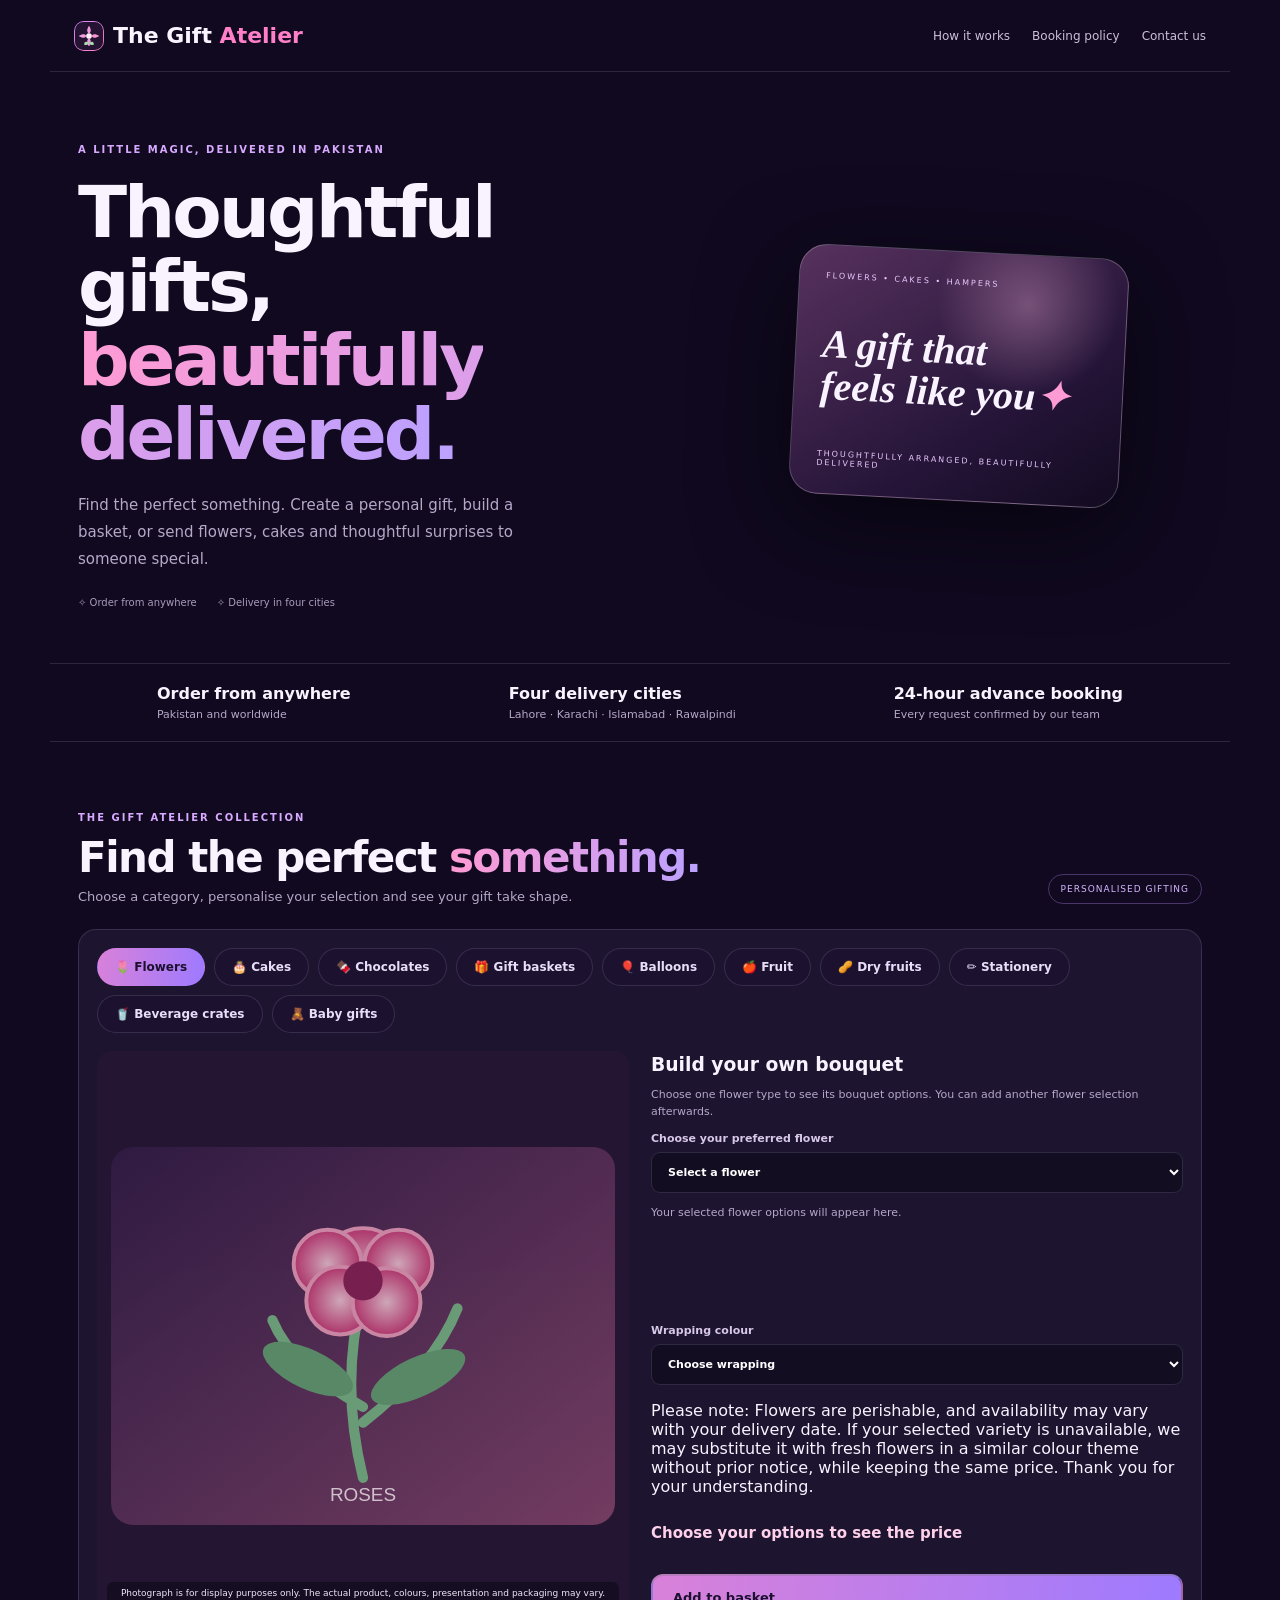
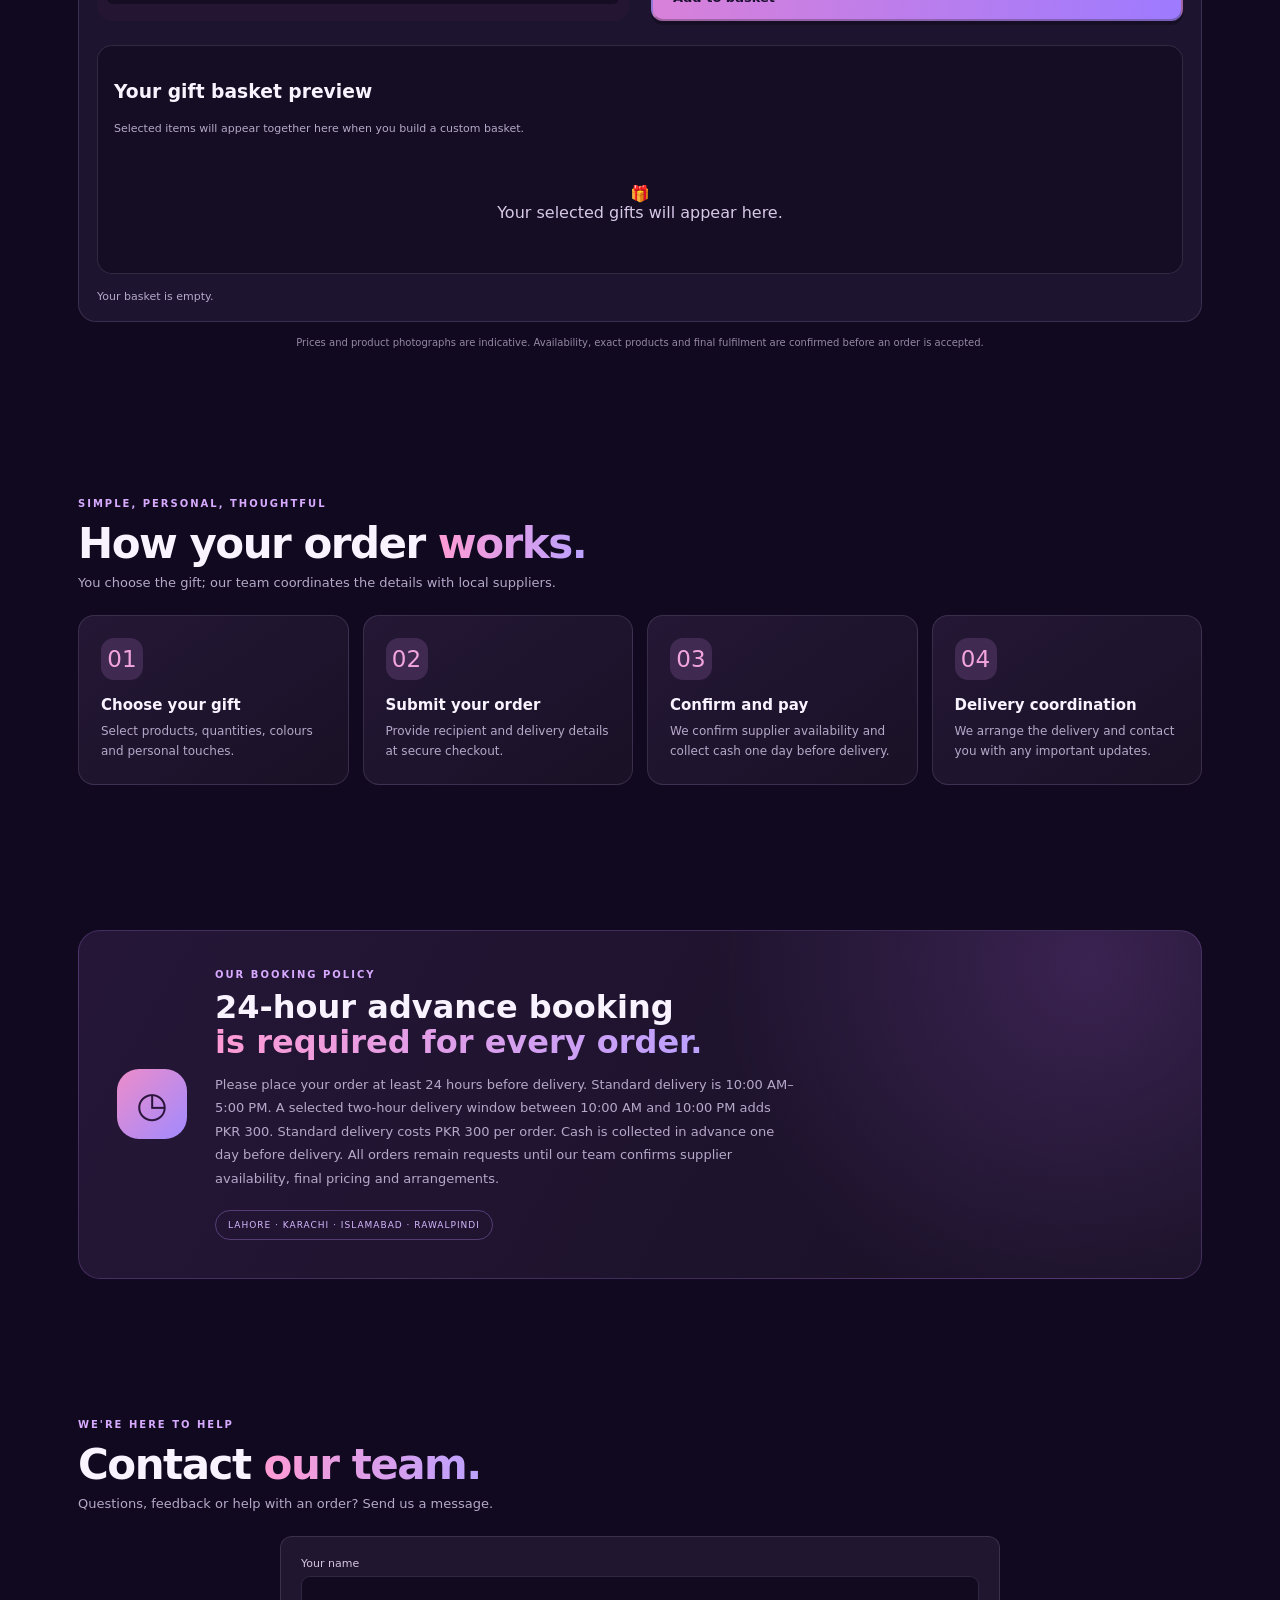
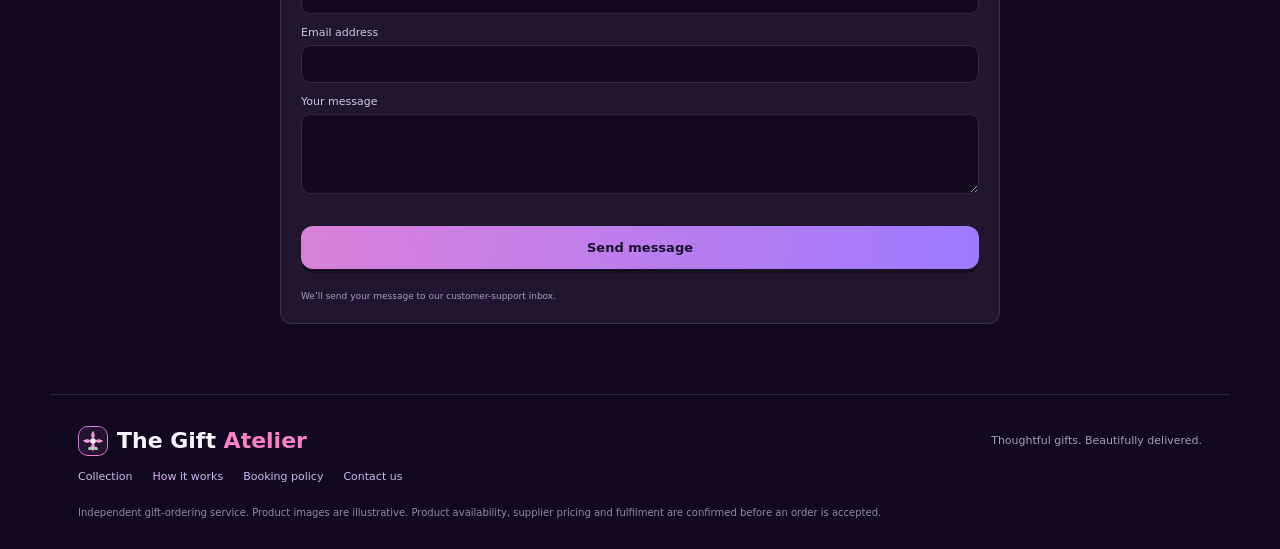
==== index.html @ 1cdd6b68 "Show brand logo in storefront header and browser tab" ====
<!doctype html>
<html lang="en"><head><meta charset="utf-8"><meta name="viewport" content="width=device-width, initial-scale=1"><meta name="theme-color" content="#180d32"><meta name="description" content="The Gift Atelier — flowers, cakes, chocolates and custom gift baskets delivered in Pakistan."><title>The Gift Atelier — Thoughtful Gifts, Beautifully Delivered</title><link rel="icon" type="image/svg+xml" href="/assets/gift-atelier-logo.svg"><link rel="apple-touch-icon" href="/assets/gift-atelier-logo.svg"><link rel="stylesheet" href="styles.css"><script src="app.js" defer></script></head>
<body><div class="ambient ambient-one"></div><div class="ambient ambient-two"></div>
<header class="topbar"><a class="brand" href="#home"><img class="brand-mark" src="/assets/gift-atelier-logo.svg" alt="The Gift Atelier logo"><span>The Gift <span>Atelier</span></span></a><nav><a href="#how">How it works</a><a href="#booking">Booking policy</a><a href="#contact">Contact us</a></nav></header>
<main id="home">
<section class="hero gift-hero"><div class="hero-copy"><div class="eyebrow">A LITTLE MAGIC, DELIVERED IN PAKISTAN</div><h1>Thoughtful gifts,<br><span>beautifully delivered.</span></h1><p>Find the perfect something. Create a personal gift, build a basket, or send flowers, cakes and thoughtful surprises to someone special.</p><div class="hero-notes"><span>✧ Order from anywhere</span><span>✧ Delivery in four cities</span></div></div><div class="hero-art"><div class="hero-visual"><div class="visual-ribbon">FLOWERS • CAKES • HAMPERS</div><div class="visual-title">A gift that<br>feels like you<span>✦</span></div><div class="visual-foot">THOUGHTFULLY ARRANGED, BEAUTIFULLY DELIVERED</div></div></div></section>
<section class="stats-strip"><div><strong>Order from anywhere</strong><span>Pakistan and worldwide</span></div><div><strong>Four delivery cities</strong><span>Lahore · Karachi · Islamabad · Rawalpindi</span></div><div><strong>24-hour advance booking</strong><span>Every request confirmed by our team</span></div></section>
<section class="section live-section" id="shop"><div class="section-heading"><div><div class="eyebrow">THE GIFT ATELIER COLLECTION</div><h2>Find the perfect <span>something.</span></h2><p>Choose a category, personalise your selection and see your gift take shape.</p></div><span class="live-pill">PERSONALISED GIFTING</span></div>
<div class="guided-shop"><div class="category-pills" id="categoryPills">
<button type="button" class="category-choice active" data-category="flowers">🌷 Flowers</button><button type="button" class="category-choice" data-category="cakes">🎂 Cakes</button><button type="button" class="category-choice" data-category="chocolates">🍫 Chocolates</button><button type="button" class="category-choice" data-category="baskets">🎁 Gift baskets</button><button type="button" class="category-choice" data-category="balloons">🎈 Balloons</button><button type="button" class="category-choice" data-category="fruit">🍎 Fruit</button><button type="button" class="category-choice" data-category="dryfruit">🥜 Dry fruits</button><button type="button" class="category-choice" data-category="stationery">✏️ Stationery</button><button type="button" class="category-choice" data-category="beverages">🥤 Beverage crates</button><button type="button" class="category-choice" data-category="baby">🧸 Baby gifts</button>
</div><div class="guided-shop-layout"><div class="guided-visual" id="categoryVisual"><img src="https://upload.wikimedia.org/wikipedia/commons/8/85/Rose_Bouquet_%28Unsplash%29.jpg" alt="Flower bouquet"><span>🌷</span><b>Fresh flowers, thoughtfully arranged</b></div><div class="guided-options"><div id="categoryOptions"></div><div class="selection-price" id="selectionPrice">Choose an option to see its price</div><button type="button" class="primary-btn" id="addCategoryItem" disabled>Add to basket</button></div></div>

<div class="basket-preview-wrap" id="basketPreviewWrap"><h3>Your gift basket preview</h3><p class="muted">Selected items will appear together here when you build a custom basket.</p><div id="basketPreview" class="basket-preview"><div class="basket-preview-empty">🎁<br>Your selected gifts will appear here.</div></div></div><div id="categoryResults" class="category-results"></div></div><p class="data-note">Prices and product photographs are indicative. Availability, exact products and final fulfilment are confirmed before an order is accepted.</p></section>
<section class="section" id="how"><div class="section-heading"><div><div class="eyebrow">SIMPLE, PERSONAL, THOUGHTFUL</div><h2>How your order <span>works.</span></h2><p>You choose the gift; our team coordinates the details with local suppliers.</p></div></div><div class="feature-grid"><article class="feature-tile"><span>01</span><h3>Choose your gift</h3><p>Select products, quantities, colours and personal touches.</p></article><article class="feature-tile"><span>02</span><h3>Submit your order</h3><p>Provide recipient and delivery details at secure checkout.</p></article><article class="feature-tile"><span>03</span><h3>Confirm and pay</h3><p>We confirm supplier availability and collect cash one day before delivery.</p></article><article class="feature-tile"><span>04</span><h3>Delivery coordination</h3><p>We arrange the delivery and contact you with any important updates.</p></article></div></section>
<section class="section booking-section" id="booking"><div class="community-card"><div class="community-symbol">◷</div><div><div class="eyebrow">OUR BOOKING POLICY</div><h2>24-hour advance booking<br><span>is required for every order.</span></h2><p>Please place your order at least 24 hours before delivery. Standard delivery is 10:00 AM–5:00 PM. A selected two-hour delivery window between 10:00 AM and 10:00 PM adds PKR 300. Standard delivery costs PKR 300 per order. Cash is collected in advance one day before delivery. All orders remain requests until our team confirms supplier availability, final pricing and arrangements.</p><span class="coming-soon">LAHORE · KARACHI · ISLAMABAD · RAWALPINDI</span></div></div></section>
<section class="section" id="contact"><div class="section-heading"><div><div class="eyebrow">WE'RE HERE TO HELP</div><h2>Contact <span>our team.</span></h2><p>Questions, feedback or help with an order? Send us a message.</p></div></div><div class="seller-panel contact-panel"><form id="contactForm" class="sell-form"><label>Your name<input name="name" required maxlength="100"></label><label>Email address<input name="email" type="email" required maxlength="160"></label><label>Your message<textarea name="message" rows="4" required maxlength="2000"></textarea></label><input name="website" class="website-trap" tabindex="-1" autocomplete="off" aria-hidden="true"><button class="primary-btn" type="submit">Send message</button><p id="contactStatus" class="form-note" role="status">We’ll send your message to our customer-support inbox.</p></form></div></section>
</main><footer><a class="brand" href="#home"><img class="brand-mark" src="/assets/gift-atelier-logo.svg" alt="The Gift Atelier logo"><span>The Gift <span>Atelier</span></span></a><p>Thoughtful gifts. Beautifully delivered.</p><div class="footer-links"><a href="#shop">Collection</a><a href="#how">How it works</a><a href="#booking">Booking policy</a><a href="#contact">Contact us</a></div><small>Independent gift-ordering service. Product images are illustrative. Product availability, supplier pricing and fulfilment are confirmed before an order is accepted.</small></footer>
</body></html>
---- styles.css ----
:root{--bg:#10091f;--panel:#1d1430;--text:#f8f3ff;--muted:#b5a8c9;--pink:#ff80c8;--line:rgba(224,202,255,.14);--max:1180px}*{box-sizing:border-box}html{scroll-behavior:smooth;scroll-padding-top:90px;background:var(--bg)}body{margin:0;background:var(--bg);color:var(--text);font-family:system-ui,-apple-system,'Segoe UI',sans-serif;overflow-x:hidden}a{color:inherit;text-decoration:none}button,input,select{font:inherit}.topbar{min-height:72px;max-width:var(--max);margin:auto;padding:12px 24px;display:flex;align-items:center;justify-content:space-between;gap:18px;border-bottom:1px solid var(--line)}.brand{display:flex;align-items:center;gap:9px;font-weight:800;font-size:22px}.brand>span:last-child>span{color:var(--pink)}.brand-mark{display:grid;place-items:center;width:30px;height:30px;border-radius:10px;background:linear-gradient(135deg,#d78bff,#ff7ebc);color:#241032}.topbar nav{display:flex;gap:22px;color:#cbbfda;font-size:12px}.topbar nav a:hover,.footer-links a:hover{color:var(--pink)}.top-cta{border:1px solid #ff80c875;border-radius:30px;padding:10px 15px;font-size:12px;font-weight:700;color:#ffd1eb;white-space:nowrap}.hero{max-width:var(--max);margin:auto;padding:72px 28px 55px;display:grid;grid-template-columns:1fr .8fr;align-items:center;gap:30px;min-height:420px}.eyebrow{font-size:10px;font-weight:800;letter-spacing:2px;color:#d7aaff}.hero h1{font-weight:800;font-size:clamp(44px,6vw,72px);line-height:1.03;letter-spacing:-3px;margin:20px 0}.hero h1 span,.section-heading h2 span,.community-card h2 span{background:linear-gradient(90deg,#ff9bd4,#bba1ff);-webkit-background-clip:text;background-clip:text;color:transparent}.hero-copy>p{max-width:450px;color:var(--muted);font-size:15px;line-height:1.8}.primary-btn{display:inline-flex;gap:30px;margin-top:20px;padding:14px 20px;border-radius:12px;background:linear-gradient(100deg,#d981d9,#9d7aff);color:#1c1030;font-size:13px;font-weight:800}.hero-notes{display:flex;gap:20px;margin-top:24px;color:#a99bbd;font-size:10px}.hero-art{height:300px;display:grid;place-items:center}.hero-visual{width:min(330px,90%);height:250px;border:1px solid #ffffff3b;border-radius:28px;background:radial-gradient(circle at 80% 20%,#d16cae,#4c2877 38%,#1e1539 75%);box-shadow:0 25px 90px #0008;display:flex;flex-direction:column;justify-content:space-between;padding:26px;transform:rotate(3deg)}.visual-ribbon,.visual-foot{font-size:8px;letter-spacing:2px;color:#e8c9ff}.visual-title{font-size:40px;font-weight:800;line-height:1.05}.visual-title span{color:#ff9bd4}.stats-strip{max-width:var(--max);margin:auto;padding:20px 28px;border-block:1px solid var(--line);display:flex;justify-content:space-around}.stats-strip div{display:flex;flex-direction:column;gap:5px}.stats-strip strong{font-size:16px}.stats-strip span{font-size:11px;color:var(--muted)}.section{max-width:var(--max);margin:auto;padding:70px 28px}.section-heading{display:flex;align-items:flex-end;justify-content:space-between;gap:20px;margin-bottom:25px}.section-heading h2{font-weight:800;font-size:clamp(29px,4vw,42px);letter-spacing:-1.5px;margin:10px 0 7px}.section-heading p{color:var(--muted);font-size:13px;margin:0}.live-pill,.coming-soon{border:1px solid #bd8cff55;color:#d6b7ff;padding:9px 12px;border-radius:30px;font-size:9px;letter-spacing:1px;white-space:nowrap}.filter-panel{padding:18px;border-radius:17px;background:var(--panel);border:1px solid var(--line)}.search-wrap{height:50px;display:flex;align-items:center;gap:12px;padding:0 14px;border:1px solid #b98de944;background:#120b20;border-radius:11px}.search-wrap input{flex:1;min-width:0;background:none;border:0;outline:0;color:white;font-size:13px}.search-wrap input::placeholder{color:#837792}.search-wrap kbd{font-size:10px;color:#a99bbd;border:1px solid #ffffff24;border-radius:5px;padding:4px 7px}.filter-grid{display:grid;grid-template-columns:repeat(4,1fr);gap:12px;margin-top:15px}.filter-grid label{font-size:9px;letter-spacing:1px;color:#c2b3d5;font-weight:800}.filter-grid select{display:block;width:100%;margin-top:7px;padding:11px 9px;background:#130d22;border:1px solid var(--line);border-radius:9px;color:#eee5fa;font-size:12px}.filter-bottom{display:flex;justify-content:space-between;align-items:center;margin-top:14px;color:#9e90b0;font-size:11px}.text-button{border:0;background:none;color:#d9a6ff;font-size:11px;cursor:pointer}.status-message{min-height:25px;margin:18px 0 8px;color:#c8b8d9;font-size:12px}.anime-grid{display:grid;grid-template-columns:repeat(4,minmax(0,1fr));gap:17px}.anime-card{min-width:0;border:1px solid var(--line);border-radius:14px;background:#1a1229;overflow:hidden;cursor:pointer;transition:transform .18s,border-color .18s}.anime-card:hover{transform:translateY(-4px);border-color:#d58dff80}.poster-wrap{aspect-ratio:2/3;position:relative;overflow:hidden;background:#21152e}.poster-art{height:100%;width:100%;padding:15px;display:flex;flex-direction:column;justify-content:space-between;align-items:flex-start;background:radial-gradient(circle at 80% 20%,#ffffff40,transparent 25%),linear-gradient(145deg,var(--poster-colors));position:relative;isolation:isolate;overflow:hidden}.poster-art:before,.poster-art:after{content:'';position:absolute;border:1px solid #ffffff40;border-radius:50%;width:150%;aspect-ratio:1;left:-30%;top:15%;z-index:-1}.poster-art:after{width:95%;left:20%;top:35%;border-color:#ffffff25}.poster-spark{font-size:28px;color:#fff2c9;text-shadow:0 0 20px #fff}.poster-kicker,.poster-bottom{font-size:7px;letter-spacing:1.3px;color:#ffffffc9}.poster-art strong{font-size:clamp(14px,2vw,21px);line-height:1.12;max-width:100%;overflow-wrap:anywhere;text-shadow:0 2px 12px #0008}.poster-art small{font-size:9px;color:#ffffffd8}.poster-large{min-height:260px;border-radius:12px}.score{position:absolute;top:9px;left:9px;padding:5px 7px;border-radius:7px;background:#120b20df;color:#ffdb8b;font-size:10px;font-weight:800}.heart-btn{position:absolute;top:8px;right:8px;width:32px;height:32px;border:1px solid #ffffff55;border-radius:50%;background:#170e2bcf;color:white;font-size:17px;cursor:pointer}.heart-btn.saved{color:#ff8fc9}.card-info{padding:12px}.card-title{font-size:13px;line-height:1.35;margin:0 0 8px;min-height:35px}.card-meta{display:flex;justify-content:space-between;gap:5px;color:#a99bbd;font-size:10px}.tag-row{display:flex;flex-wrap:wrap;gap:5px;margin-top:9px}.tag{font-size:9px;padding:4px 7px;border-radius:20px;background:#38254e;color:#d7c3ed}.pagination{display:flex;justify-content:center;align-items:center;gap:20px;margin:30px 0 10px;color:#b9a9ca;font-size:11px}.page-btn{border:1px solid #c79aff55;border-radius:9px;padding:10px 14px;background:#201531;color:#e8d9fa;font-size:11px;cursor:pointer}.page-btn:disabled{opacity:.35;cursor:not-allowed}.data-note{text-align:center;color:#9588a4;font-size:10px;margin-top:15px}.watchlist-grid:empty{display:none}.empty-state{text-align:center;padding:32px;border:1px dashed #b98de944;border-radius:15px;color:#ad9cbe}.empty-state[hidden]{display:none}.empty-state h3{font-size:19px;color:#f7efff}.empty-state p{font-size:12px}.empty-state a{display:inline-block;margin-top:8px;color:#e3b1ff;font-size:12px}.community{padding-top:20px;padding-bottom:75px}.community-card{border:1px solid #c18aff35;border-radius:22px;padding:38px;display:flex;gap:28px;align-items:center;background:radial-gradient(circle at 90% 10%,#683c8b66,transparent 35%),linear-gradient(120deg,#251637,#191126)}.community-symbol{flex:0 0 70px;width:70px;height:70px;display:grid;place-items:center;border-radius:22px;background:linear-gradient(135deg,#ed8cc9,#a18aff);color:#2a153c;font-size:36px}.community-card h2{font-size:32px;line-height:1.1;margin:10px 0}.community-card p{max-width:580px;color:var(--muted);font-size:13px;line-height:1.8}.coming-soon{display:inline-block;margin-top:7px}footer{border-top:1px solid var(--line);max-width:var(--max);margin:auto;padding:28px;display:grid;grid-template-columns:1fr 1fr;gap:12px;align-items:center}footer p{color:#a99bbd;font-size:11px;text-align:right}.footer-links{display:flex;gap:20px;color:#d7b3ef;font-size:11px}footer small{grid-column:1/-1;color:#9588a4;font-size:10px;line-height:1.6;margin-top:10px}.detail-dialog{width:min(760px,calc(100% - 26px));max-height:88vh;overflow:auto;background:#1b1230;color:var(--text);border:1px solid #d4a4ff55;border-radius:18px;padding:22px;box-shadow:0 25px 100px #000b}.detail-dialog::backdrop{background:#090511d9}.dialog-close{float:right;border:0;background:#38264d;color:white;border-radius:50%;width:34px;height:34px;font-size:22px;cursor:pointer}.detail-layout{display:grid;grid-template-columns:190px 1fr;gap:22px;padding-top:18px}.detail-layout h2{font-size:25px;margin:0 0 8px}.detail-layout p{font-size:12px;line-height:1.7;color:#c2b4d2}.detail-actions{display:flex;flex-wrap:wrap;gap:9px;margin-top:14px}.detail-actions button{padding:10px 13px;border-radius:8px;border:1px solid #bd8cff66;background:#38244e;color:#f6eaff;font-size:11px;cursor:pointer}.community-reviews{margin-top:20px;padding-top:15px;border-top:1px solid var(--line)}.community-reviews h3{font-size:17px}@media(max-width:850px){.hero{grid-template-columns:1fr .8fr}.anime-grid{grid-template-columns:repeat(3,minmax(0,1fr))}}@media(max-width:620px){.topbar{padding:10px 14px;flex-wrap:wrap}.topbar nav{order:3;width:100%;overflow-x:auto;gap:17px;padding:7px 0;white-space:nowrap;scrollbar-width:none}.topbar nav::-webkit-scrollbar{display:none}.topbar nav a{flex:none;font-size:11px}.top-cta{margin-left:auto;font-size:10px;padding:8px 10px}.hero{display:block;padding:48px 18px 28px;min-height:0}.hero h1{font-size:48px}.hero-art{height:245px;margin-top:12px}.hero-visual{height:210px}.stats-strip{padding:16px 12px;gap:10px}.stats-strip strong{font-size:12px}.stats-strip span{font-size:9px}.section{padding:52px 16px}.section-heading{align-items:flex-start;flex-direction:column}.section-heading h2{font-size:30px}.filter-panel{padding:12px}.filter-grid{grid-template-columns:repeat(2,1fr)}.anime-grid{grid-template-columns:repeat(2,minmax(0,1fr));gap:11px}.card-info{padding:9px}.card-title{font-size:12px}.community-card{padding:24px 20px;display:block}.community-symbol{margin-bottom:16px}.community-card h2{font-size:28px}footer{padding:23px 16px;grid-template-columns:1fr}footer p{text-align:left;margin:0}.footer-links{flex-wrap:wrap}footer small{grid-column:auto}.detail-layout{grid-template-columns:100px 1fr;gap:13px}.detail-layout h2{font-size:18px}.detail-dialog{padding:15px}}
/* Soft 3D / bubbly interaction layer */
.anime-card{border-radius:18px;box-shadow:0 7px 0 rgba(7,3,17,.32),0 12px 28px rgba(0,0,0,.18);transform:translateY(0);transition:transform .22s cubic-bezier(.2,.8,.2,1),box-shadow .22s,border-color .22s}
.anime-card:hover,.anime-card:focus-visible{transform:translateY(-7px) scale(1.018);box-shadow:0 10px 0 rgba(7,3,17,.28),0 20px 34px rgba(0,0,0,.3),0 0 0 1px rgba(232,173,255,.16);border-color:#e2a8ffb0;outline:none}
.poster-art{transition:filter .22s,transform .22s}
.anime-card:hover .poster-art{filter:saturate(1.12) brightness(1.08)}
.heart-btn,.primary-btn,.page-btn,.detail-actions button,.community-form button{box-shadow:0 4px 0 rgba(7,3,17,.35);transition:transform .18s,box-shadow .18s,filter .18s}
.heart-btn:hover,.primary-btn:hover,.page-btn:not(:disabled):hover,.detail-actions button:hover,.community-form button:hover{transform:translateY(-3px);filter:brightness(1.12);box-shadow:0 7px 0 rgba(7,3,17,.3)}
.topbar nav a{transition:transform .18s,color .18s}
.topbar nav a:hover{transform:translateY(-2px)}
.provider-list{display:grid;grid-template-columns:repeat(2,minmax(0,1fr));gap:10px;margin-top:13px}
.provider-link{display:flex;align-items:center;justify-content:space-between;gap:10px;padding:13px;border:1px solid #c99bff38;border-radius:14px;background:linear-gradient(145deg,#302044,#1b122b);box-shadow:0 4px 0 rgba(7,3,17,.28);transition:transform .2s,box-shadow .2s,border-color .2s}
.provider-link:hover{transform:translateY(-3px);box-shadow:0 7px 0 rgba(7,3,17,.25);border-color:#e0aaff99}
.provider-link span{display:flex;flex-direction:column;gap:4px;min-width:0}
.provider-link strong{font-size:12px;color:#fff}
.provider-link small{font-size:9px;line-height:1.45;color:#b9a9ca}
.provider-link b{font-size:10px;color:#f3b4e2;white-space:nowrap}
.reader-panel{margin-top:22px;padding:17px;border:1px solid #c18aff3b;border-radius:17px;background:linear-gradient(145deg,#251936,#191126)}
.reader-panel h3,.community-reviews h3{margin:0 0 8px}
.reader-panel>p,.community-intro,.reader-note{font-size:11px;line-height:1.65;color:#bcaecc}
.reader-note{margin-top:13px}
.community-form{display:grid;gap:10px;margin:12px 0}
.community-form label{display:grid;gap:6px;color:#d9c7e9;font-size:10px}
.community-form input,.community-form textarea{width:100%;border:1px solid #b98de955;border-radius:10px;background:#120b20;color:#fff;padding:10px;font:inherit;font-size:12px;resize:vertical}
.community-form button{justify-self:start;border:0;border-radius:10px;padding:10px 14px;background:linear-gradient(100deg,#d981d9,#9d7aff);color:#21122e;font-size:11px;font-weight:800;cursor:pointer}
.community-post{padding:11px;margin-top:9px;border:1px solid #c18aff30;border-radius:11px;background:#211631}
.community-post strong{font-size:11px;color:#f3d5ff}
.community-post p{margin:5px 0;font-size:12px;overflow-wrap:anywhere}
.community-post small,.no-posts{font-size:10px;color:#a99bbd}
@media(max-width:620px){.provider-list{grid-template-columns:1fr}.provider-link{padding:11px}.anime-card:hover,.anime-card:focus-visible{transform:translateY(-3px) scale(1.01)}}
@media(prefers-reduced-motion:reduce){.anime-card,.poster-art,.provider-link,.heart-btn,.primary-btn,.page-btn,.detail-actions button,.community-form button,.topbar nav a{transition:none}}

/* Compact two-shelf manga discovery layout */
.search-wrap{gap:10px}
.search-brand-mark{flex:0 0 28px;width:28px;height:28px;display:grid;place-items:center;border-radius:9px;background:linear-gradient(135deg,#d78bff,#ff7ebc);color:#241032;font-size:17px;box-shadow:0 3px 0 #09051188}
.search-symbol{font-size:23px;color:#e5b2ff}
.search-results[hidden],.pagination[hidden]{display:none!important}
.shelf-carousel{position:relative;display:flex;align-items:center;gap:12px}
.shelf-track{display:flex;gap:16px;overflow-x:auto;scroll-behavior:smooth;scroll-snap-type:x mandatory;padding:8px 5px 18px;flex:1;scrollbar-width:none}
.shelf-track::-webkit-scrollbar{display:none}
.shelf-track .anime-card{flex:0 0 clamp(145px,18vw,205px);scroll-snap-align:start}
.shelf-arrow{flex:0 0 44px;width:44px;height:44px;border:1px solid #e1b0ff99;border-radius:50%;display:grid;place-items:center;background:linear-gradient(145deg,#e8b5ff,#a27aff);color:#271238;font-size:30px;line-height:1;box-shadow:0 5px 0 #09051188,0 9px 18px #0005;cursor:pointer;transition:transform .18s,box-shadow .18s,filter .18s}
.shelf-arrow:hover{transform:translateY(-3px) scale(1.06);box-shadow:0 8px 0 #09051188,0 14px 22px #0006;filter:brightness(1.08)}
.shelf-arrow:active{transform:translateY(1px) scale(.97);box-shadow:0 2px 0 #09051188}
.community-dropdown{margin-top:20px;border:1px solid #c18aff55;border-radius:15px;background:linear-gradient(145deg,#251936,#191126);overflow:hidden}
.community-dropdown summary{display:flex;align-items:center;gap:10px;padding:15px 17px;cursor:pointer;list-style:none;font-size:14px;font-weight:750}
.community-dropdown summary::-webkit-details-marker{display:none}
.community-dropdown summary:after{content:'+';margin-left:auto;color:#efb4ff;font-size:21px}
.community-dropdown[open] summary:after{content:'−'}
.community-dropdown summary small{font-size:10px;color:#bcaecc;font-weight:400}
.community-dropdown-body{padding:0 16px 16px}
.community-dropdown .community-form{margin-top:8px}
.community-dropdown .community-posts{max-height:230px;overflow:auto;padding-right:4px}
.community-dropdown .community-post{margin-top:8px}
@media(max-width:620px){.shelf-carousel{gap:6px}.shelf-arrow{flex-basis:36px;width:36px;height:36px;font-size:25px}.shelf-track{gap:11px}.shelf-track .anime-card{flex-basis:148px}.search-wrap{padding:0 10px}}
@media(prefers-reduced-motion:reduce){.shelf-track{scroll-behavior:auto}.shelf-arrow{transition:none}}


/* SellPilot business workspace additions; retain AniGlow's dark purple and pink theme */
.feature-grid{display:grid;grid-template-columns:repeat(4,minmax(0,1fr));gap:14px}.feature-tile{padding:22px;border:1px solid var(--line);border-radius:16px;background:linear-gradient(145deg,#241735,#191126)}.feature-tile>span{display:grid;place-items:center;width:42px;height:42px;border-radius:13px;background:#d68de72b;color:#f2a5dc;font-size:23px}.feature-tile h3{font-size:15px;margin:16px 0 7px}.feature-tile p{font-size:12px;line-height:1.7;color:var(--muted);margin:0}
.seller-workspace{display:grid;grid-template-columns:190px 1fr;border:1px solid var(--line);border-radius:18px;overflow:hidden;background:#1b1230;box-shadow:0 18px 55px #0005}.seller-sidebar{background:#211433;padding:18px 13px;display:flex;flex-direction:column;gap:8px}.seller-name{font-weight:800;display:flex;align-items:center;gap:9px;margin:0 0 18px 4px}.seller-tab{border:0;text-align:left;padding:12px;border-radius:9px;background:transparent;color:#cbb9db;font-size:12px;cursor:pointer}.seller-tab.active,.seller-tab:hover{background:#ffffff17;color:#fff}.seller-notice{margin-top:auto;padding:12px;border:1px solid #ffffff1c;border-radius:10px;color:#b7a6c8;font-size:10px;line-height:1.6}.seller-main{padding:23px;min-width:0}.seller-head{display:flex;justify-content:space-between;align-items:center;margin-bottom:20px}.seller-head small{font-size:9px;letter-spacing:1.3px;color:#a99bbd}.seller-head h2{margin:5px 0;font-size:23px}.compact-btn{margin:0;padding:10px 14px;font-size:11px;cursor:pointer}.seller-stats{display:grid;grid-template-columns:repeat(3,1fr);gap:12px}.seller-stats article,.seller-panel{border:1px solid var(--line);border-radius:12px;padding:16px;background:#201630}.seller-stats small{display:block;color:#b7a8c7;font-size:10px}.seller-stats strong{display:block;font-size:20px;margin-top:9px}.seller-panel{margin-top:15px}.seller-panel h3{font-size:14px;margin:0 0 13px;display:flex;justify-content:space-between;align-items:center}.seller-panel table{width:100%;border-collapse:collapse;font-size:11px}.seller-panel th{text-align:left;color:#a99bbd;font-size:9px;padding:9px;border-bottom:1px solid var(--line)}.seller-panel td{padding:11px 9px;border-bottom:1px solid #ffffff10}.seller-panel tr:last-child td{border:0}.seller-panel .status{display:inline-block;border-radius:20px;padding:5px 8px;background:#382b54;color:#e5c8ff;font-size:9px}.seller-panel .status.Completed{background:#194a43;color:#a5f0d9}.seller-panel .status.Cancelled{background:#562b3d;color:#ffb7cb}.seller-product-grid{display:grid;grid-template-columns:repeat(3,minmax(0,1fr));gap:11px}.seller-product-grid article{padding:13px;border:1px solid var(--line);border-radius:11px;display:flex;flex-direction:column;gap:7px}.seller-product-grid b{font-size:12px}.seller-product-grid small{font-size:10px;color:#b5a6c5}.seller-product-grid strong{font-size:12px}.seller-product-icon{height:70px;border-radius:9px;background:linear-gradient(135deg,#523267,#2b1a40);display:grid;place-items:center;font-size:28px}.action-link{border:0;background:none;color:#f1a6db;font-size:10px;cursor:pointer;padding:4px}.sell-form{display:grid;gap:12px;padding:20px}.sell-form h2{margin:0 0 8px;font-size:22px}.sell-form label{display:grid;gap:6px;color:#d5c6e3;font-size:11px}.sell-form input,.sell-form select,.sell-form textarea{width:100%;background:#120b20;border:1px solid var(--line);border-radius:9px;color:#fff;padding:11px;font:12px Arial}.sell-form .primary-btn{border:0;cursor:pointer;justify-content:center}#productDialog,#orderDialog{padding:14px;max-width:480px}#addProductBtn[hidden]{display:none}
.plan-grid{display:grid;grid-template-columns:repeat(3,1fr);gap:15px}.plan-grid article{padding:23px;border:1px solid var(--line);border-radius:16px;background:#1c132b}.plan-grid article>span{font-size:10px;letter-spacing:1.5px;color:#e3a0dd;font-weight:800}.plan-grid h3{font-size:29px;margin:14px 0 5px}.plan-grid h3 small{font-size:11px;color:var(--muted);font-weight:400}.plan-grid p,.plan-grid li{font-size:11px;color:#b9a9c9;line-height:1.8}.plan-grid ul{padding-left:17px;min-height:115px}.plan-grid .primary-btn{margin-top:7px;font-size:11px;padding:11px 14px}.plan-featured{border-color:#d58fe5!important;box-shadow:0 10px 40px #0004}
@media(max-width:800px){.feature-grid{grid-template-columns:repeat(2,1fr)}.seller-workspace{grid-template-columns:150px 1fr}.seller-product-grid{grid-template-columns:repeat(2,1fr)}}
@media(max-width:600px){.feature-grid{grid-template-columns:1fr 1fr;gap:9px}.feature-tile{padding:15px}.seller-workspace{grid-template-columns:1fr}.seller-sidebar{display:grid;grid-template-columns:repeat(4,1fr);gap:5px;padding:9px}.seller-name,.seller-notice{display:none}.seller-tab{text-align:center;padding:10px 3px;font-size:10px}.seller-main{padding:14px 10px}.seller-head h2{font-size:19px}.seller-stats{grid-template-columns:1fr 1fr}.seller-stats article:last-child{grid-column:span 2}.seller-product-grid{grid-template-columns:1fr 1fr}.plan-grid{grid-template-columns:1fr}.plan-grid ul{min-height:0}.seller-panel{padding:11px}.seller-panel td{padding:9px 6px;font-size:9px}.seller-panel th{padding:8px 6px;font-size:8px}}

/* Gift Atelier customer storefront additions; preserves the original purple / pink visual identity */
.gift-hero .hero-visual{background:radial-gradient(circle at 70% 20%,#f8b6df55,transparent 30%),linear-gradient(145deg,#57325e,#251438 65%,#120b20)}
.gift-hero .visual-title{font-family:Georgia,serif;font-style:italic}
.product-photo{position:absolute;inset:0;width:100%;height:100%;object-fit:cover;display:block;transition:transform .35s}
.product-card:hover .product-photo{transform:scale(1.045)}
.product-fallback{position:absolute;inset:0;place-items:center;font-size:68px;background:radial-gradient(circle at 70% 20%,#e8b1dc66,transparent 35%),linear-gradient(145deg,#513363,#21132f)}
.product-tag{position:absolute;left:9px;top:9px;border-radius:20px;padding:6px 9px;background:#180d32d9;color:#ffd5ee;font-size:8px;letter-spacing:1px;font-weight:800}
.product-card .poster-wrap{aspect-ratio:1/1.06}
.product-card .card-title{min-height:38px}
.product-card .card-meta{align-items:center;flex-wrap:wrap}
.product-card .card-meta strong{color:#ffd0ed;font-size:12px}
.estimate-label{display:block;margin:8px 0;color:#a99bbd;font-size:9px;line-height:1.4}
.product-add{display:block;width:100%;border:0;cursor:pointer;text-align:center;margin-top:8px;padding:10px 12px;font-size:10px}
.source-link{display:block;border:0;background:transparent;color:#dca8f4;font-size:9px;margin:7px auto 0;cursor:pointer}
.custom-gift-panel{display:grid;grid-template-columns:1.3fr .7fr;gap:20px;padding:24px;border:1px solid var(--line);border-radius:18px;background:linear-gradient(145deg,#241735,#191126)}
.custom-gift-panel h3{margin:0 0 7px}.custom-gift-panel p{color:var(--muted);font-size:12px;line-height:1.7}
.addon-grid{display:grid;grid-template-columns:repeat(2,minmax(0,1fr));gap:10px;margin:18px 0}
.addon-grid label{display:grid;grid-template-columns:18px 1fr;gap:5px 8px;align-items:center;padding:12px;border:1px solid var(--line);border-radius:10px;background:#160e24;color:#eee2f6;font-size:11px}
.addon-grid input{accent-color:#e98dc9}.addon-grid b{grid-column:2;color:#c2a6d3;font-size:9px;font-weight:500}
.custom-art{min-height:270px;border-radius:14px;display:grid;place-items:center;background:radial-gradient(circle at 70% 25%,#f7b8dd55,transparent 35%),linear-gradient(145deg,#67416d,#241332)}
.custom-art-inner{display:flex;flex-direction:column;align-items:center;gap:18px;color:#ffe4f4;font-size:38px;text-align:center}
.custom-art-inner strong{font-family:Georgia,serif;font-size:24px;line-height:1.25;font-weight:500}
.custom-art-inner small{font:800 8px system-ui;letter-spacing:2px;color:#f2c5e5}
.order-layout{display:grid;grid-template-columns:.85fr 1.15fr;gap:16px;align-items:start}
.order-layout>.seller-panel{margin:0;padding:20px}
.order-layout .sell-form{padding:0}
.order-layout .sell-form h3{margin:0 0 4px;font-size:17px}
.form-two{display:grid;grid-template-columns:1fr 1fr;gap:12px}
.order-layout .sell-form input,.order-layout .sell-form select,.order-layout .sell-form textarea{font-family:inherit}
.order-layout .sell-form input[type=checkbox]{width:16px;height:16px;accent-color:#e98dc9}
.consent-line{display:flex!important;grid-template-columns:18px 1fr;align-items:flex-start;gap:9px!important;font-size:10px!important;line-height:1.6;color:#c9b8d8!important}
.form-note{font-size:9px;line-height:1.6;color:#a99bbd;margin:8px 0 0}
.cart-line{display:grid;grid-template-columns:1fr auto;gap:8px;padding:12px 0;border-bottom:1px solid var(--line)}
.cart-line>div:first-child{display:flex;flex-direction:column;gap:4px}
.cart-line b{font-size:11px}.cart-line small{font-size:9px;color:#ad9cbe}
.cart-line>strong{grid-column:1/-1;text-align:right;font-size:11px;color:#f4c6e7}
.qty-control{display:flex;align-items:center;gap:8px}
.qty-control button{width:24px;height:24px;border:1px solid #b98de955;border-radius:7px;background:#38244e;color:#fff;cursor:pointer}
.qty-control span{font-size:11px}.qty-control .remove-line{border:0;background:transparent;color:#ff9bbb;font-size:16px}
.totals-line{display:flex;justify-content:space-between;gap:10px;padding:9px 0;color:#c7b6d6;font-size:10px;border-bottom:1px solid #ffffff10}
.totals-line b{color:#fff}.grand-total{font-size:13px;color:#fff;border:0;padding-top:14px}.grand-total b{color:#ffc5e7;font-size:15px}
.muted{color:#b5a8c9;font-size:11px;line-height:1.6}
.occasion-tile{display:block;transition:transform .2s,border-color .2s}.occasion-tile:hover{transform:translateY(-4px);border-color:#e2a8ff99}
.occasion-tile>span{font-size:28px}.booking-section .community-card{margin-top:5px}
@media(max-width:800px){.order-layout{grid-template-columns:1fr}.custom-gift-panel{grid-template-columns:1fr}.custom-art{min-height:190px}}
@media(max-width:620px){.addon-grid,.form-two{grid-template-columns:1fr}.product-card .card-info{padding:10px}.product-card .card-title{font-size:12px}.custom-gift-panel{padding:15px}.order-layout>.seller-panel{padding:14px}.cart-line{grid-template-columns:1fr auto}}

.product-description{font-size:10px;line-height:1.55;color:#bcaecc;min-height:46px;margin:6px 0 2px}
.payment-collection{padding:14px;border:1px solid #d28fd955;border-radius:12px;background:#241633}
.payment-collection h4{margin:0 0 5px;color:#ffe0f2;font-size:13px}
.payment-collection p{margin:0 0 12px;color:#bcaecc;font-size:10px;line-height:1.6}
.payment-collection label{margin-top:8px}
#collectionAddressWrap[hidden]{display:none}
.website-trap{position:absolute!important;left:-10000px!important;width:1px!important;height:1px!important;opacity:0!important}
.contact-panel{max-width:720px;margin:0 auto}
.contact-panel .sell-form{padding:4px}
.sell-form button:disabled{opacity:.6;cursor:wait}
@media(max-width:700px){.filter-grid{grid-template-columns:1fr 1fr}.product-description{min-height:0}}

/* Gift catalogue product cards and detail experience */
.product-photo{width:100%;height:100%;object-fit:cover;display:block}
.product-fallback{width:100%;height:100%;min-height:160px;display:grid;place-items:center;font-size:68px;background:radial-gradient(circle at 50% 30%,#79508f,#281936 72%);color:#ffe0f3}
.product-card{cursor:pointer;display:flex;flex-direction:column}
.product-card .poster-wrap{aspect-ratio:4/4.2}
.product-card .card-info{display:flex;flex:1;flex-direction:column;gap:7px}
.product-card .product-description{min-height:66px;line-height:1.55}
.product-add{margin-top:auto;width:100%;justify-content:center}
.card-detail-hint{font-size:10px;text-align:center;color:#bfa9d1}
.estimate-label,.source-link{display:none!important}
.cake-filter[hidden]{display:none!important}
.detail-dialog{width:min(820px,calc(100% - 22px));padding:24px}
.detail-layout{grid-template-columns:minmax(180px, .85fr) 1.15fr;align-items:start}
.detail-image{aspect-ratio:4/5;overflow:hidden;border-radius:14px;background:#241633}
.detail-image img{width:100%;height:100%;object-fit:cover}
.detail-image .product-fallback{min-height:100%;font-size:80px}
.detail-price{font-size:24px;font-weight:800;color:#ffd2e9;margin:12px 0}
.detail-selects{display:grid;grid-template-columns:1fr 1fr;gap:10px;margin:15px 0}
.detail-selects label{font-size:11px;color:#d7c3e9}
.detail-selects select{display:block;width:100%;margin-top:6px;padding:10px;background:#130d22;border:1px solid var(--line);border-radius:9px;color:white}
.detail-confirm-note{font-size:10px!important;color:#a99bbd!important}
@media(max-width:620px){.detail-layout{grid-template-columns:1fr}.detail-image{max-height:260px}.detail-selects{grid-template-columns:1fr}}

/* Ensure every gift card remains visual even when a remote image is unavailable */
.product-photo{background:#281936;object-fit:cover}
.product-fallback{display:grid;min-height:220px;background:radial-gradient(ellipse at 50% 35%,#9869a7,#32203f 70%);text-shadow:0 5px 22px #12091b}
.product-card .poster-wrap{background:#281936;min-height:200px}
.detail-image .product-fallback{display:grid;min-height:280px}
.product-description{display:-webkit-box;-webkit-line-clamp:4;-webkit-box-orient:vertical;overflow:hidden}

.guided-shop{border:1px solid var(--line);background:var(--panel);border-radius:18px;padding:18px}
.category-pills{display:flex;flex-wrap:wrap;gap:9px;margin-bottom:18px}
.category-choice{border:1px solid var(--line);background:#1c1230;color:#e9def7;padding:11px 17px;border-radius:30px;font-weight:700;font-size:12px;cursor:pointer}
.category-choice.active{background:linear-gradient(100deg,#d981d9,#9d7aff);color:#1c1030;border-color:transparent}
.guided-shop-layout{display:grid;grid-template-columns:minmax(0,1fr) minmax(260px,1fr);gap:22px;align-items:stretch}
.guided-visual{min-height:280px;border-radius:15px;overflow:hidden;position:relative;background:#241632;display:grid;place-items:center}
.guided-visual img{position:absolute;width:100%;height:100%;object-fit:cover;inset:0;opacity:.78}
.guided-visual span,.guided-visual b{position:relative;z-index:1;text-shadow:0 2px 10px #000}
.guided-visual span{font-size:52px;margin-top:80px}.guided-visual b{font-size:17px;padding:8px 15px 25px}
.guided-options{display:flex;flex-direction:column;gap:12px}.guided-options h3{margin:3px 0 8px}
.guided-options label,.basket-custom label{display:block;color:#d8c8e8;font-size:11px;font-weight:700;margin:10px 0}
.guided-options select,.guided-options input[type=number]{display:block;width:100%;margin-top:7px;padding:12px;background:#130d22;border:1px solid var(--line);border-radius:9px;color:#fff}
.selection-price{font-size:15px;color:#ffd0e9;font-weight:800;margin-top:auto}
.category-results{margin-top:16px;color:var(--muted);font-size:11px}
.basket-description{font-size:12px;line-height:1.7;color:#d9c9e7}.basket-check{display:block;margin:14px 0;color:#f3dff2;font-size:12px}
.basket-custom{margin-top:17px;padding:13px;border:1px solid var(--line);border-radius:12px}.basket-custom h4{margin:0 0 6px}.basket-custom p{font-size:11px;color:var(--muted)}
.combo-builder{display:grid;grid-template-columns:1.1fr .9fr;gap:22px}.combo-total{display:flex;justify-content:space-between;margin:18px 0;color:#dfd0ef}.combo-total strong{color:#ffbde0;font-size:20px}
.combo-art{min-height:360px;padding:15px;display:grid;place-items:center}.combo-preview{width:100%;min-height:320px;border:1px solid #d5a1ff44;border-radius:16px;background:radial-gradient(circle at 50% 10%,#72407f,#21132f 75%);padding:14px;display:grid;place-items:center;overflow:hidden}
.combo-empty{display:flex;flex-direction:column;align-items:center;gap:13px;text-align:center;color:#ffd2eb;font-size:38px}.combo-empty strong{font-size:20px;line-height:1.3}.combo-empty small{font-size:10px;color:#c4b3d3}
.combo-collage{display:grid;grid-template-columns:repeat(2,minmax(0,1fr));gap:10px;width:100%}.combo-piece{position:relative;min-height:105px;border-radius:11px;overflow:hidden;background:#3a254b;display:grid;place-items:center;color:#fff}.combo-piece img{position:absolute;inset:0;width:100%;height:100%;object-fit:cover;opacity:.8}.combo-piece span{font-size:38px;position:relative;z-index:1;text-shadow:0 2px 10px #000}.combo-piece small{position:absolute;bottom:0;left:0;right:0;padding:6px;background:#140b20c9;font-size:9px;text-align:center}
@media(max-width:760px){.guided-shop-layout,.combo-builder{grid-template-columns:1fr}.guided-visual{min-height:210px}.combo-art{min-height:260px}.combo-preview{min-height:240px}}

/* Gift Atelier guided catalogue and checkout additions */
.flower-row,.selected-product{display:grid;grid-template-columns:88px 1fr;gap:13px;align-items:center;padding:12px;margin:10px 0;border:1px solid var(--line);border-radius:13px;background:#140d23}
.flower-row img,.selected-product img{width:88px;height:92px;object-fit:cover;border-radius:9px}
.flower-row b,.selected-product b{display:block;font-size:13px}
.flower-row select,.flower-row input,.selected-product input{display:block;width:100%;margin-top:7px;padding:9px;background:#130d22;border:1px solid var(--line);border-radius:8px;color:white}
.flower-row small,.selected-product p{display:block;color:var(--muted);font-size:10px;margin:5px 0}
.basket-addon{display:inline-flex!important;align-items:center;gap:7px;margin:5px 8px 5px 0!important;padding:9px 12px;border:1px solid var(--line);border-radius:9px}
.basket-control-group{padding:10px 0;border-bottom:1px solid var(--line)}
.basket-control-group label{display:flex!important;align-items:center;justify-content:space-between;gap:12px}
.basket-control-group input{width:80px!important}
.basket-preview-wrap{margin-top:24px;padding:16px;border:1px solid var(--line);border-radius:15px;background:#140d23}
.basket-preview-grid{display:grid;grid-template-columns:repeat(auto-fit,minmax(110px,1fr));gap:10px}
.basket-preview-item{position:relative;min-height:120px;border-radius:10px;overflow:hidden;background:#342342;display:grid;place-items:center}
.basket-preview-item img{position:absolute;inset:0;width:100%;height:100%;object-fit:cover;opacity:.8}
.basket-preview-item span{position:relative;font-size:34px;text-shadow:0 2px 8px #000}
.basket-preview-item small{position:absolute;bottom:0;left:0;right:0;padding:7px;background:#12091ee8;color:#fff;text-align:center;font-size:10px}
.basket-preview-empty{padding:35px;text-align:center;color:#d8c8e8}
.cart-mini{display:flex;align-items:center;justify-content:space-between;gap:12px;padding:10px 0;border-bottom:1px solid var(--line);font-size:12px}
.cart-mini button{background:transparent;color:#ff9bd4;border:0;cursor:pointer}
.selected-product{margin-top:12px}
@media(max-width:600px){.flower-row,.selected-product{grid-template-columns:72px 1fr}.flower-row img,.selected-product img{width:72px;height:80px}.basket-preview-grid{grid-template-columns:repeat(2,minmax(0,1fr))}}

.image-disclaimer{display:block;position:relative;margin:6px 0 10px;color:#a99bbd;font-size:9px;line-height:1.45;font-weight:400}.flower-row .image-disclaimer{grid-column:1/-1}.selected-product{align-items:start}.selected-product>.image-disclaimer{grid-column:1/-1}.guided-visual .image-disclaimer{z-index:2;position:absolute;left:10px;right:10px;bottom:7px;padding:5px 7px;border-radius:6px;background:#130d22d9;color:#f0e5f6;text-align:center}.basket-preview-wrap .image-disclaimer{margin-top:9px;text-align:center}

/* Cleaner single-selection flower picker and dependable local catalogue artwork */
.flower-detail{min-height:110px}
.flower-detail .selected-product{grid-template-columns:110px minmax(0,1fr);align-items:start}
.flower-detail .selected-product img{width:110px;height:116px;object-fit:cover}
.flower-detail .selected-product>div{min-width:0}
.flower-detail .selected-product label{display:block;margin:9px 0}
.flower-detail .selected-product select,.flower-detail .selected-product input{display:block;width:100%;margin-top:6px;padding:10px;background:#130d22;border:1px solid var(--line);border-radius:8px;color:#fff}
.flower-detail .image-disclaimer{margin:5px 0 12px}
.image-disclaimer{font-size:9px;line-height:1.35;color:#a99bbd}
.guided-visual img{object-fit:contain;padding:14px;background:#241632}
.selected-product>img{object-fit:contain;background:#241632}
.basket-preview-item img{object-fit:contain;background:#241632}
@media(max-width:600px){.flower-detail .selected-product{grid-template-columns:84px minmax(0,1fr)}.flower-detail .selected-product img{width:84px;height:90px}}
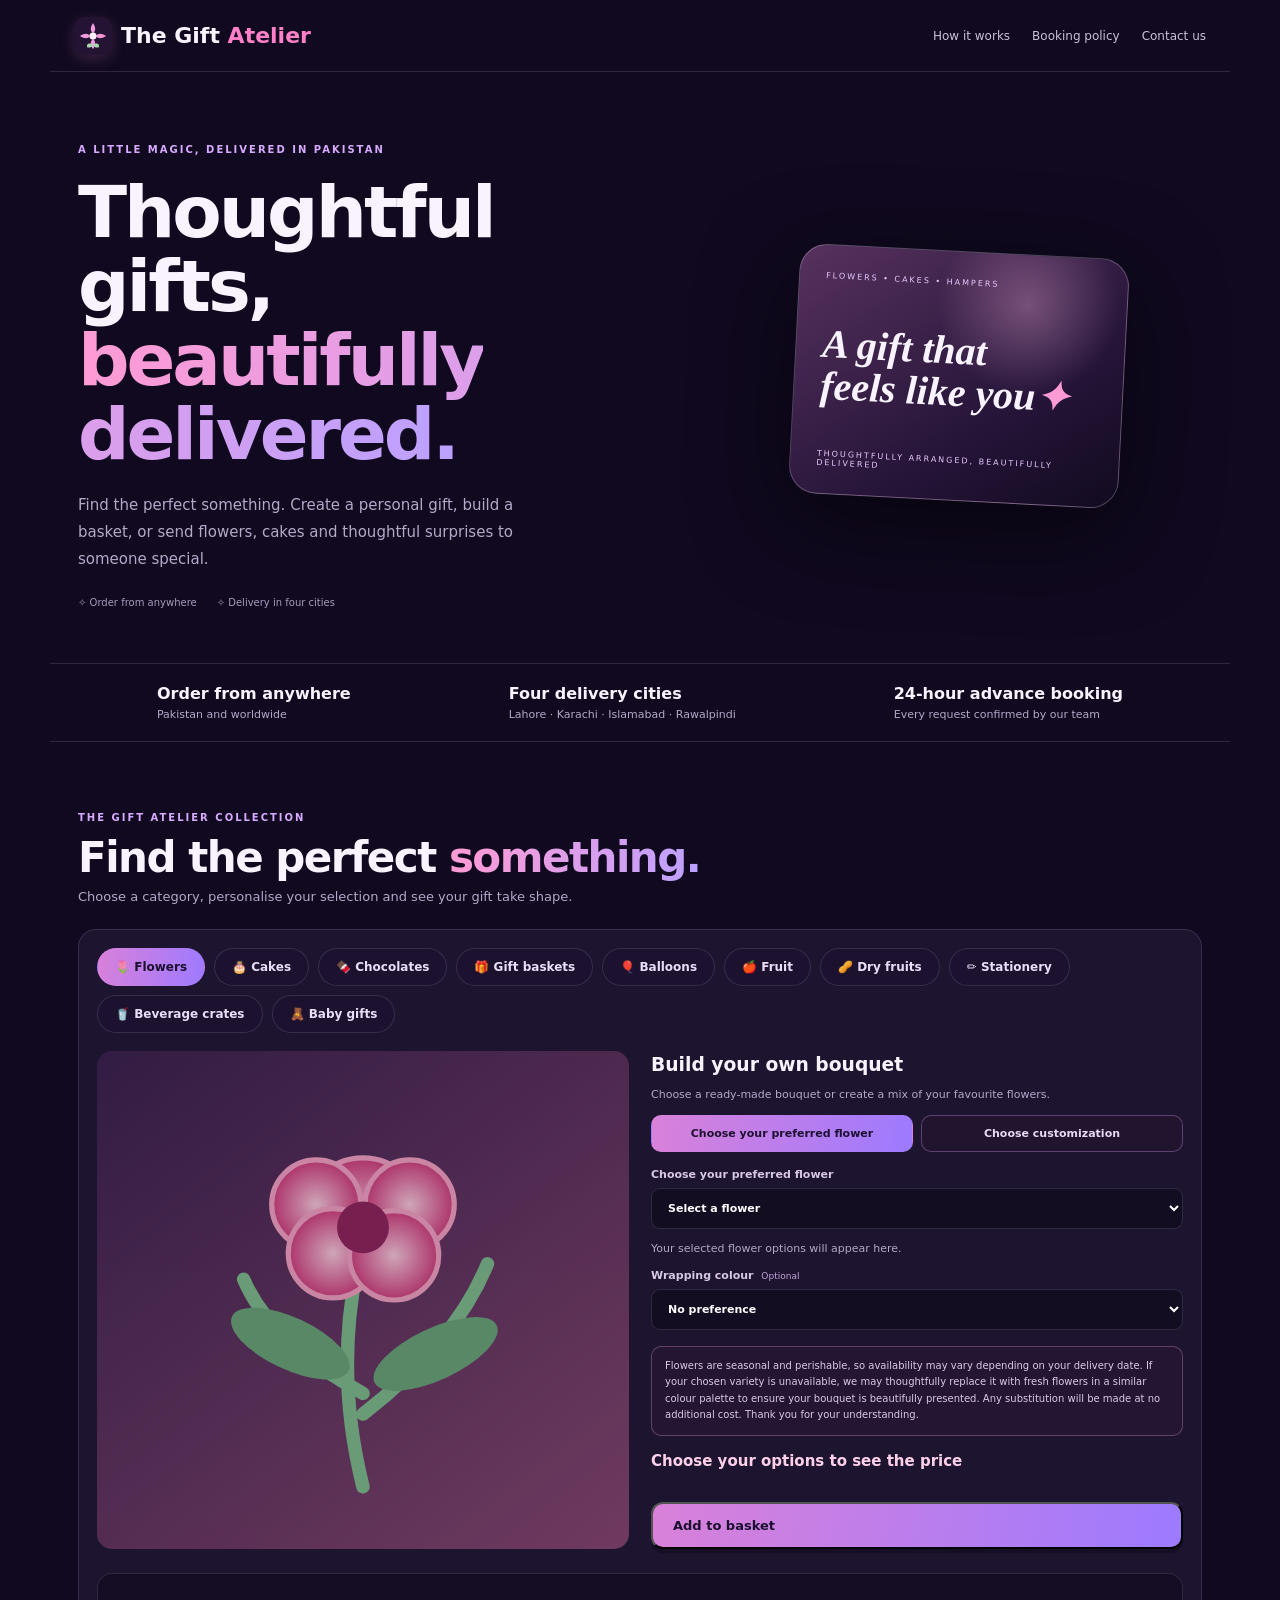
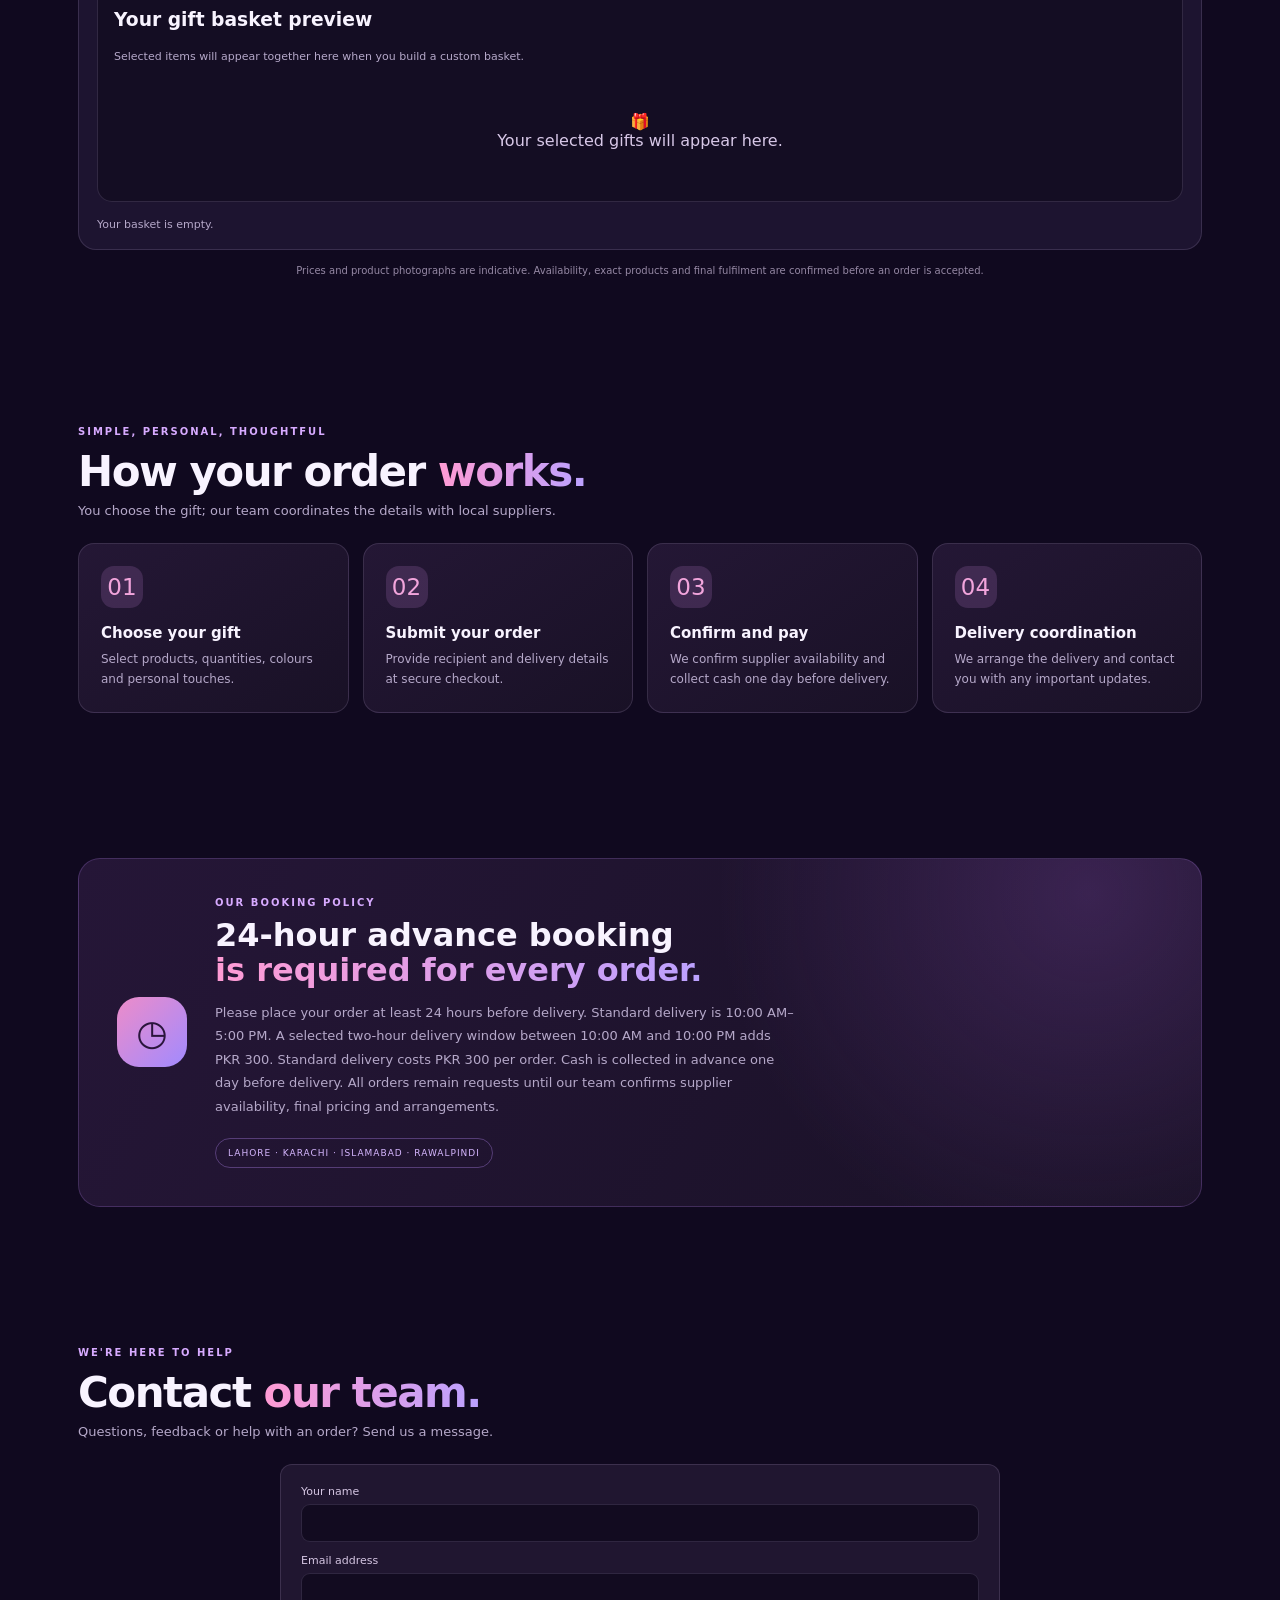
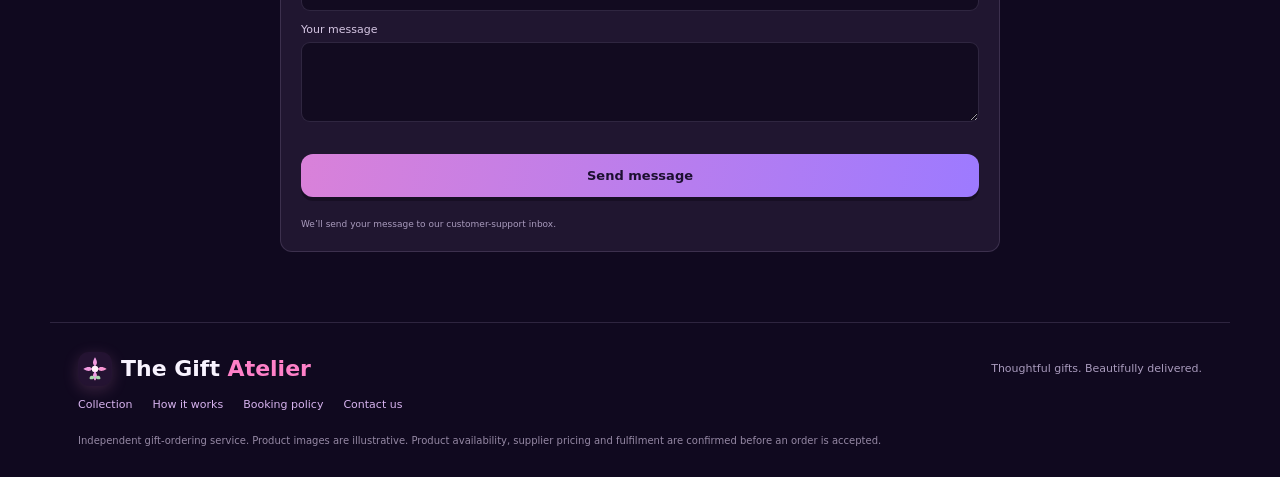
==== commit 842d001a: "Remove personalised gifting label from collection heading" ====
--- a/index.html
+++ b/index.html
@@ -5,7 +5,7 @@
 <main id="home">
 <section class="hero gift-hero"><div class="hero-copy"><div class="eyebrow">A LITTLE MAGIC, DELIVERED IN PAKISTAN</div><h1>Thoughtful gifts,<br><span>beautifully delivered.</span></h1><p>Find the perfect something. Create a personal gift, build a basket, or send flowers, cakes and thoughtful surprises to someone special.</p><div class="hero-notes"><span>✧ Order from anywhere</span><span>✧ Delivery in four cities</span></div></div><div class="hero-art"><div class="hero-visual"><div class="visual-ribbon">FLOWERS • CAKES • HAMPERS</div><div class="visual-title">A gift that<br>feels like you<span>✦</span></div><div class="visual-foot">THOUGHTFULLY ARRANGED, BEAUTIFULLY DELIVERED</div></div></div></section>
 <section class="stats-strip"><div><strong>Order from anywhere</strong><span>Pakistan and worldwide</span></div><div><strong>Four delivery cities</strong><span>Lahore · Karachi · Islamabad · Rawalpindi</span></div><div><strong>24-hour advance booking</strong><span>Every request confirmed by our team</span></div></section>
-<section class="section live-section" id="shop"><div class="section-heading"><div><div class="eyebrow">THE GIFT ATELIER COLLECTION</div><h2>Find the perfect <span>something.</span></h2><p>Choose a category, personalise your selection and see your gift take shape.</p></div><span class="live-pill">PERSONALISED GIFTING</span></div>
+<section class="section live-section" id="shop"><div class="section-heading"><div><div class="eyebrow">THE GIFT ATELIER COLLECTION</div><h2>Find the perfect <span>something.</span></h2><p>Choose a category, personalise your selection and see your gift take shape.</p></div></div>
 <div class="guided-shop"><div class="category-pills" id="categoryPills">
 <button type="button" class="category-choice active" data-category="flowers">🌷 Flowers</button><button type="button" class="category-choice" data-category="cakes">🎂 Cakes</button><button type="button" class="category-choice" data-category="chocolates">🍫 Chocolates</button><button type="button" class="category-choice" data-category="baskets">🎁 Gift baskets</button><button type="button" class="category-choice" data-category="balloons">🎈 Balloons</button><button type="button" class="category-choice" data-category="fruit">🍎 Fruit</button><button type="button" class="category-choice" data-category="dryfruit">🥜 Dry fruits</button><button type="button" class="category-choice" data-category="stationery">✏️ Stationery</button><button type="button" class="category-choice" data-category="beverages">🥤 Beverage crates</button><button type="button" class="category-choice" data-category="baby">🧸 Baby gifts</button>
 </div><div class="guided-shop-layout"><div class="guided-visual" id="categoryVisual"><img src="https://upload.wikimedia.org/wikipedia/commons/8/85/Rose_Bouquet_%28Unsplash%29.jpg" alt="Flower bouquet"><span>🌷</span><b>Fresh flowers, thoughtfully arranged</b></div><div class="guided-options"><div id="categoryOptions"></div><div class="selection-price" id="selectionPrice">Choose an option to see its price</div><button type="button" class="primary-btn" id="addCategoryItem" disabled>Add to basket</button></div></div>
--- a/styles.css
+++ b/styles.css
@@ -196,7 +196,7 @@
 .selected-product{margin-top:12px}
 @media(max-width:600px){.flower-row,.selected-product{grid-template-columns:72px 1fr}.flower-row img,.selected-product img{width:72px;height:80px}.basket-preview-grid{grid-template-columns:repeat(2,minmax(0,1fr))}}
 
-.image-disclaimer{display:block;position:relative;margin:6px 0 10px;color:#a99bbd;font-size:9px;line-height:1.45;font-weight:400}.flower-row .image-disclaimer{grid-column:1/-1}.selected-product{align-items:start}.selected-product>.image-disclaimer{grid-column:1/-1}.guided-visual .image-disclaimer{z-index:2;position:absolute;left:10px;right:10px;bottom:7px;padding:5px 7px;border-radius:6px;background:#130d22d9;color:#f0e5f6;text-align:center}.basket-preview-wrap .image-disclaimer{margin-top:9px;text-align:center}
+.flower-row .selected-product{align-items:start}.selected-product>.guided-visual .basket-preview-wrap 
 
 /* Cleaner single-selection flower picker and dependable local catalogue artwork */
 .flower-detail{min-height:110px}
@@ -205,9 +205,43 @@
 .flower-detail .selected-product>div{min-width:0}
 .flower-detail .selected-product label{display:block;margin:9px 0}
 .flower-detail .selected-product select,.flower-detail .selected-product input{display:block;width:100%;margin-top:6px;padding:10px;background:#130d22;border:1px solid var(--line);border-radius:8px;color:#fff}
-.flower-detail .image-disclaimer{margin:5px 0 12px}
-.image-disclaimer{font-size:9px;line-height:1.35;color:#a99bbd}
+.flower-detail 
+
 .guided-visual img{object-fit:contain;padding:14px;background:#241632}
 .selected-product>img{object-fit:contain;background:#241632}
 .basket-preview-item img{object-fit:contain;background:#241632}
 @media(max-width:600px){.flower-detail .selected-product{grid-template-columns:84px minmax(0,1fr)}.flower-detail .selected-product img{width:84px;height:90px}}
+
+
+/* The Gift Atelier logo in the site header and footer */
+.brand-mark{display:block;width:38px;height:38px;min-width:38px;border-radius:11px;object-fit:cover;background:#241332;box-shadow:0 4px 16px #e98dc933}
+footer .brand-mark{width:34px;height:34px;min-width:34px}
+.flower-availability-note{margin:10px 0 4px;padding:11px 13px;border:1px solid #d99acb55;border-radius:10px;background:#241633;color:#d9c9e7;font-size:10px;line-height:1.65}
+
+/* Flower custom bouquet builder */
+.flower-mode{display:grid;grid-template-columns:1fr 1fr;gap:8px;margin:12px 0 16px}
+.flower-mode-btn,.secondary-flower-btn{border:1px solid #d4a0e955;border-radius:10px;background:#20142f;color:#e9d8f5;padding:11px 12px;font-size:11px;font-weight:750;cursor:pointer}
+.flower-mode-btn.active{background:linear-gradient(100deg,#d981d9,#9d7aff);color:#1c1030;border-color:transparent}
+.optional-tag{display:inline-block;margin-left:4px;color:#c4a4d7;font-size:9px;font-weight:500}
+.flower-availability-note{margin-top:16px}
+.custom-flower-row{display:grid;grid-template-columns:1.15fr .7fr .9fr auto;align-items:end;gap:9px;margin:10px 0;padding:12px;border:1px solid var(--line);border-radius:12px;background:#160e24}
+.custom-flower-row label{display:block;margin:0;color:#d8c8e8;font-size:10px}
+.custom-flower-row select,.custom-flower-row input{display:block;width:100%;margin-top:6px;padding:10px;background:#130d22;border:1px solid var(--line);border-radius:8px;color:#fff;min-width:0}
+.custom-flower-row .muted{grid-column:1/-1;margin:0}
+.remove-flower-row{border:0;background:transparent;color:#ff9bc9;font-size:10px;cursor:pointer;padding:8px}
+.secondary-flower-btn{margin:8px 0}
+.bouquet-flow-wrap{margin:14px 0;padding:13px;border:1px solid #d19ce844;border-radius:13px;background:#120b20}
+.bouquet-flow{display:flex;align-items:stretch;gap:8px;overflow-x:auto;padding:7px 2px 13px}
+.flow-node,.flow-final{flex:0 0 155px;min-width:155px;display:flex;flex-direction:column;justify-content:center;gap:7px;padding:12px;border:1px solid #d6a0e955;border-radius:11px;background:linear-gradient(145deg,#342044,#1b122a);text-align:center}
+.flow-node b,.flow-final b{font-size:11px;color:#fff}
+.flow-node small,.flow-final small{font-size:9px;line-height:1.5;color:#c9b5d9}
+.flow-node strong,.flow-final strong{font-size:11px;color:#ffc7e8}
+.flow-final{border-color:#f0a7d9;background:linear-gradient(145deg,#52305a,#251332)}
+.flow-arrow{align-self:center;flex:0 0 auto;color:#f0a8dc;font-size:23px}
+.flow-empty{padding:20px;color:#b5a8c9;font-size:10px;text-align:center;width:100%}
+.custom-bouquet-total{display:flex;align-items:center;justify-content:space-between;gap:8px;flex-wrap:wrap;border-top:1px solid var(--line);padding-top:12px}
+.custom-bouquet-total span{font-size:11px;color:#e4d5f0}
+.custom-bouquet-total strong{font-size:18px;color:#ffc7e8}
+.custom-bouquet-total small{flex-basis:100%;font-size:9px;color:#a99bbd}
+#customFlowerPanel[hidden],#readyFlowerPanel[hidden]{display:none!important}
+@media(max-width:650px){.custom-flower-row{grid-template-columns:1fr 1fr}.custom-flower-row label:first-child{grid-column:1/-1}.remove-flower-row{justify-self:start}.flower-mode{grid-template-columns:1fr}.flow-node,.flow-final{flex-basis:140px;min-width:140px}}
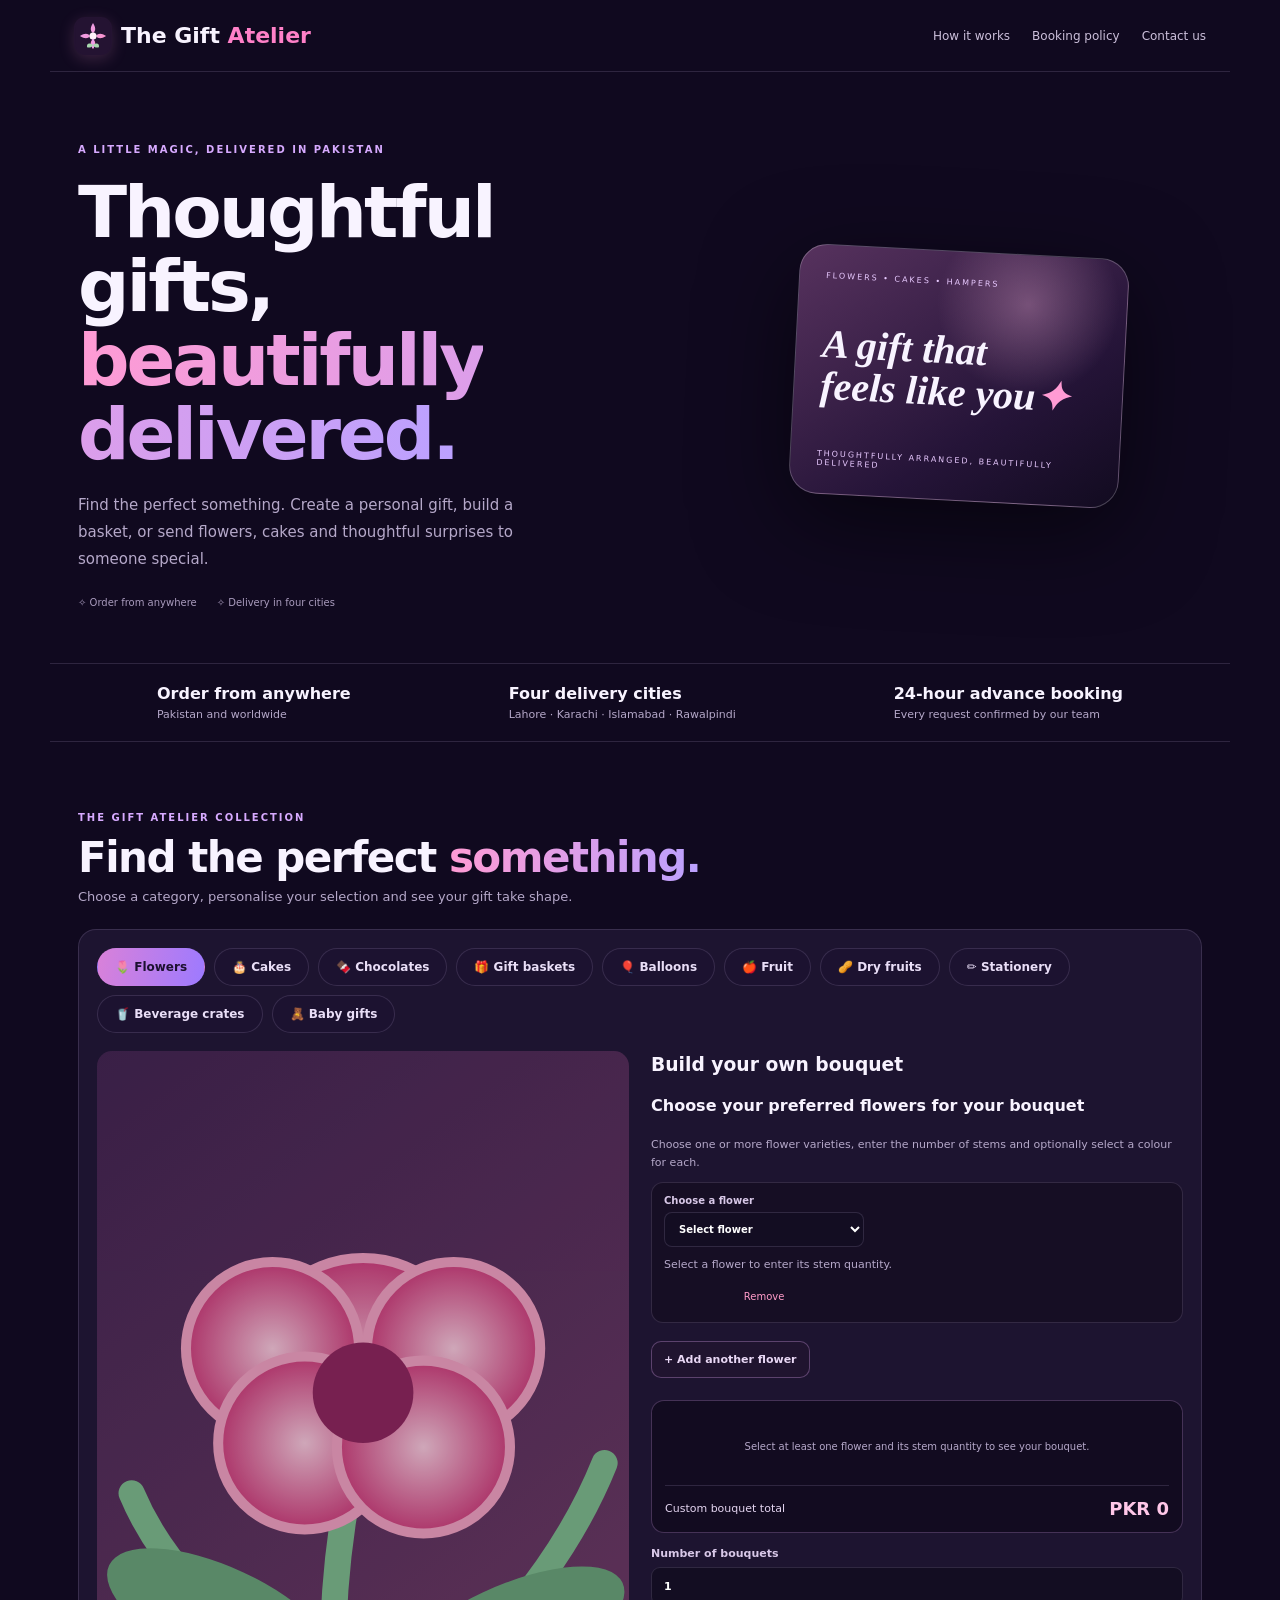
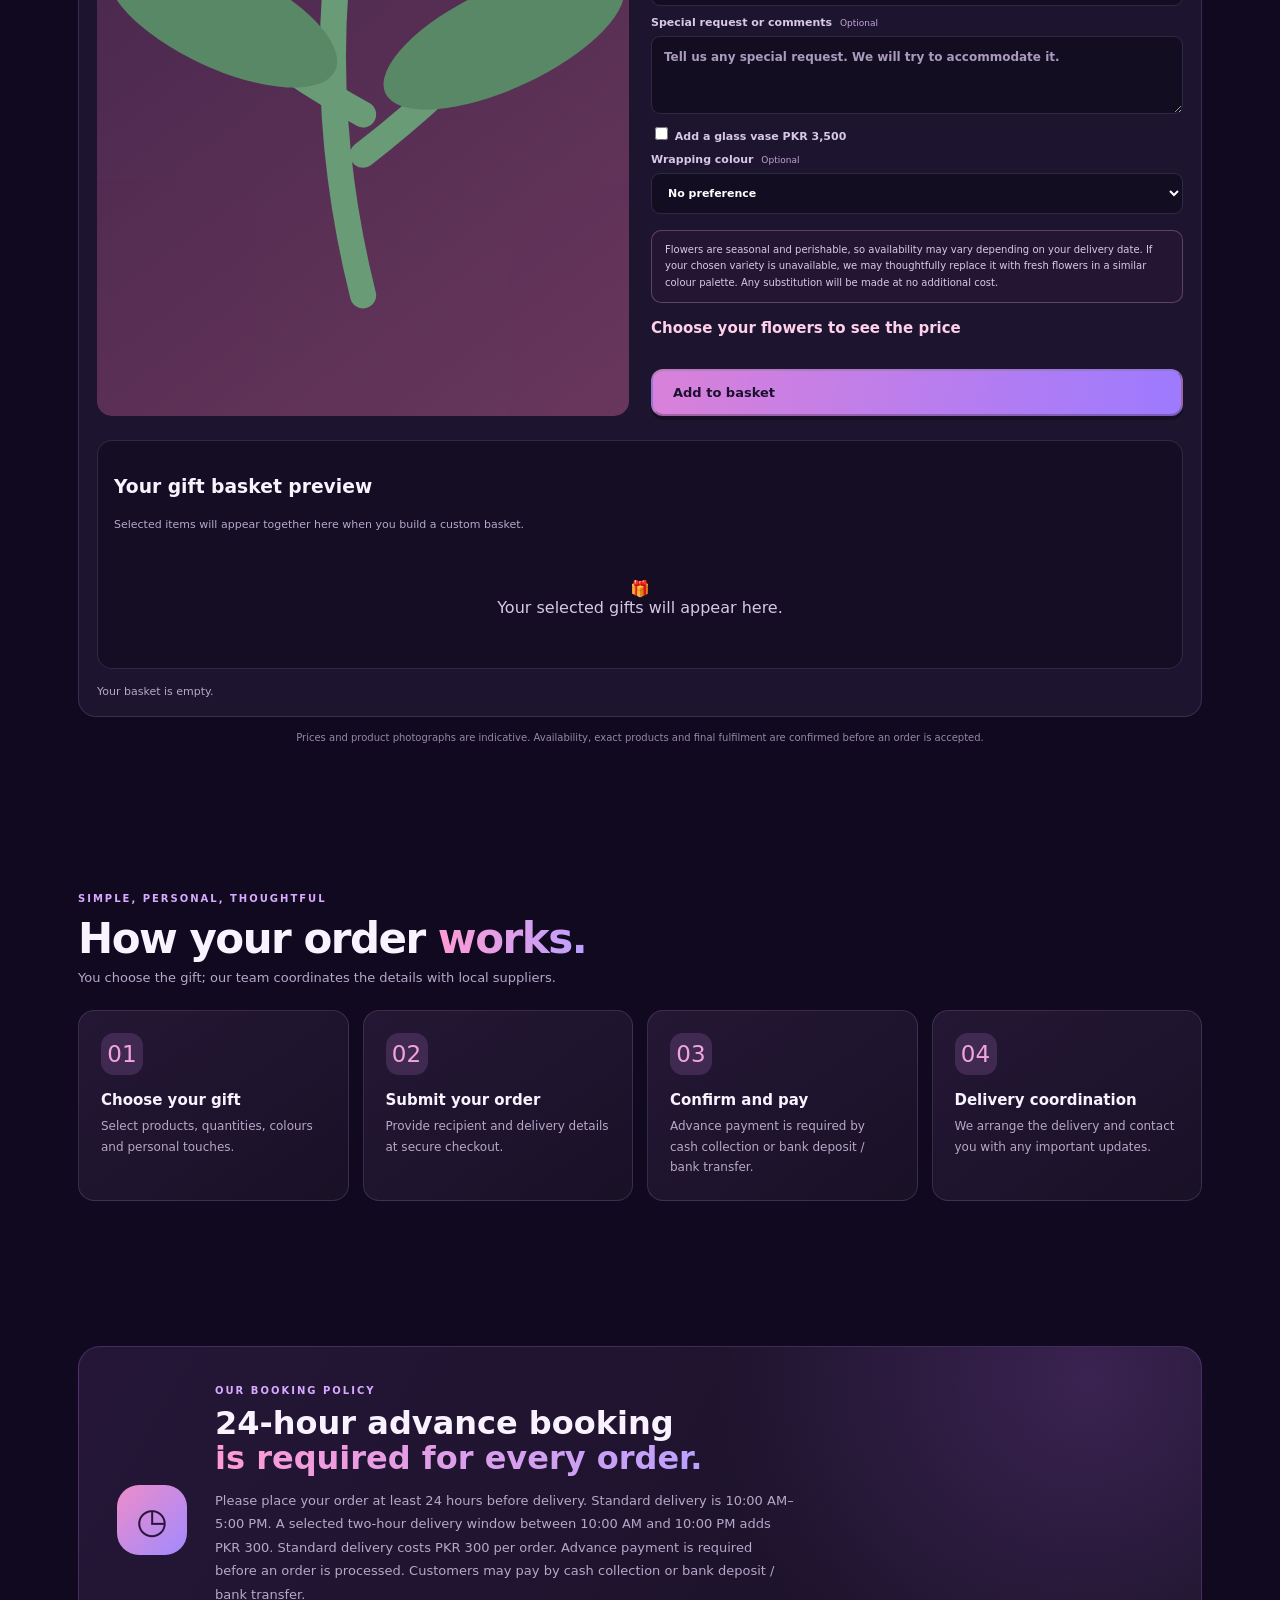
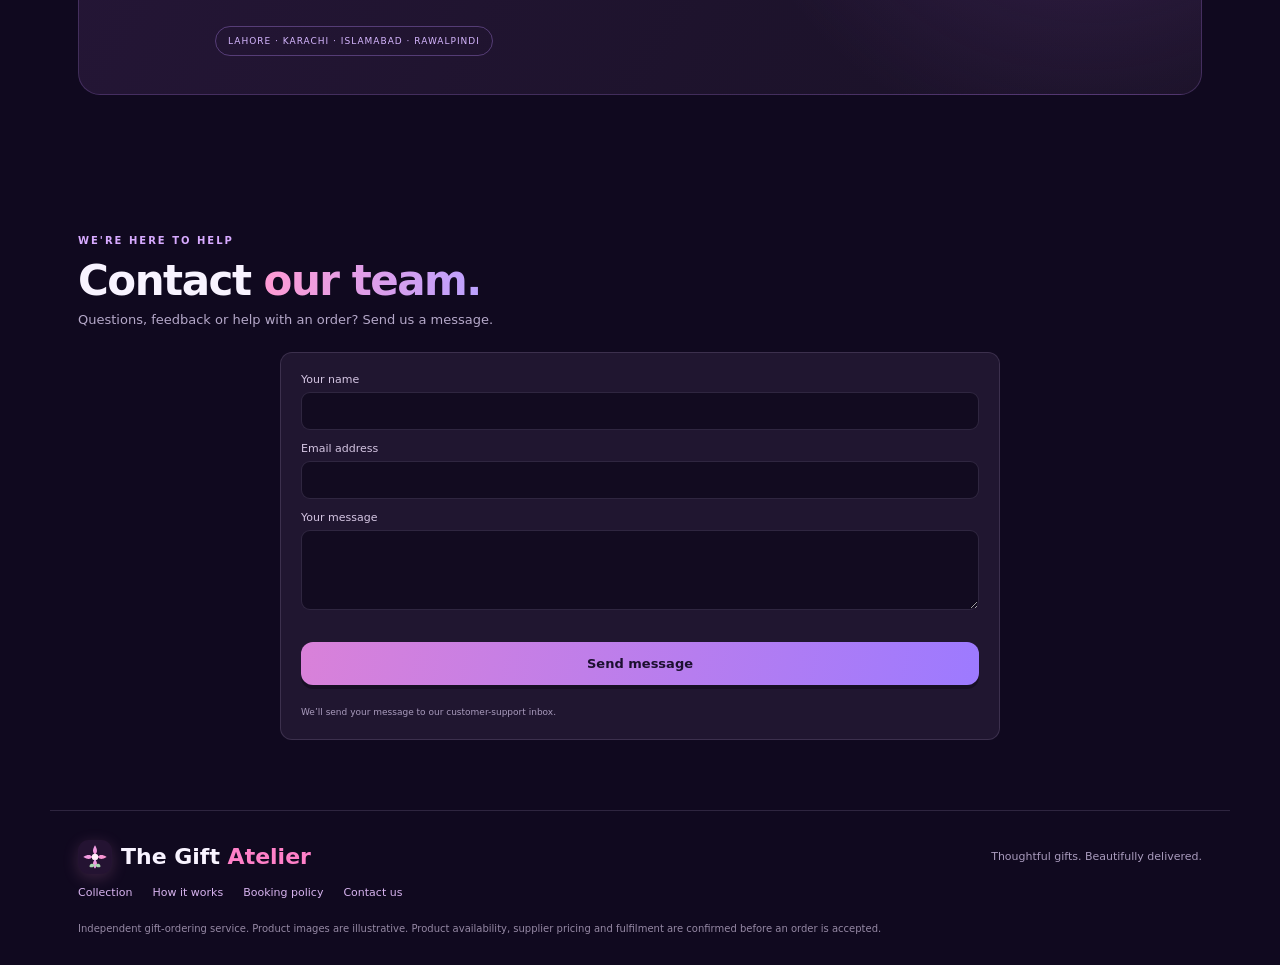
==== commit e97e741c: "Update payment policy and remove supplier availability wording" ====
--- a/index.html
+++ b/index.html
@@ -11,8 +11,8 @@
 </div><div class="guided-shop-layout"><div class="guided-visual" id="categoryVisual"><img src="https://upload.wikimedia.org/wikipedia/commons/8/85/Rose_Bouquet_%28Unsplash%29.jpg" alt="Flower bouquet"><span>🌷</span><b>Fresh flowers, thoughtfully arranged</b></div><div class="guided-options"><div id="categoryOptions"></div><div class="selection-price" id="selectionPrice">Choose an option to see its price</div><button type="button" class="primary-btn" id="addCategoryItem" disabled>Add to basket</button></div></div>
 
 <div class="basket-preview-wrap" id="basketPreviewWrap"><h3>Your gift basket preview</h3><p class="muted">Selected items will appear together here when you build a custom basket.</p><div id="basketPreview" class="basket-preview"><div class="basket-preview-empty">🎁<br>Your selected gifts will appear here.</div></div></div><div id="categoryResults" class="category-results"></div></div><p class="data-note">Prices and product photographs are indicative. Availability, exact products and final fulfilment are confirmed before an order is accepted.</p></section>
-<section class="section" id="how"><div class="section-heading"><div><div class="eyebrow">SIMPLE, PERSONAL, THOUGHTFUL</div><h2>How your order <span>works.</span></h2><p>You choose the gift; our team coordinates the details with local suppliers.</p></div></div><div class="feature-grid"><article class="feature-tile"><span>01</span><h3>Choose your gift</h3><p>Select products, quantities, colours and personal touches.</p></article><article class="feature-tile"><span>02</span><h3>Submit your order</h3><p>Provide recipient and delivery details at secure checkout.</p></article><article class="feature-tile"><span>03</span><h3>Confirm and pay</h3><p>We confirm supplier availability and collect cash one day before delivery.</p></article><article class="feature-tile"><span>04</span><h3>Delivery coordination</h3><p>We arrange the delivery and contact you with any important updates.</p></article></div></section>
-<section class="section booking-section" id="booking"><div class="community-card"><div class="community-symbol">◷</div><div><div class="eyebrow">OUR BOOKING POLICY</div><h2>24-hour advance booking<br><span>is required for every order.</span></h2><p>Please place your order at least 24 hours before delivery. Standard delivery is 10:00 AM–5:00 PM. A selected two-hour delivery window between 10:00 AM and 10:00 PM adds PKR 300. Standard delivery costs PKR 300 per order. Cash is collected in advance one day before delivery. All orders remain requests until our team confirms supplier availability, final pricing and arrangements.</p><span class="coming-soon">LAHORE · KARACHI · ISLAMABAD · RAWALPINDI</span></div></div></section>
+<section class="section" id="how"><div class="section-heading"><div><div class="eyebrow">SIMPLE, PERSONAL, THOUGHTFUL</div><h2>How your order <span>works.</span></h2><p>You choose the gift; our team coordinates the details with local suppliers.</p></div></div><div class="feature-grid"><article class="feature-tile"><span>01</span><h3>Choose your gift</h3><p>Select products, quantities, colours and personal touches.</p></article><article class="feature-tile"><span>02</span><h3>Submit your order</h3><p>Provide recipient and delivery details at secure checkout.</p></article><article class="feature-tile"><span>03</span><h3>Confirm and pay</h3><p>Advance payment is required by cash collection or bank deposit / bank transfer.</p></article><article class="feature-tile"><span>04</span><h3>Delivery coordination</h3><p>We arrange the delivery and contact you with any important updates.</p></article></div></section>
+<section class="section booking-section" id="booking"><div class="community-card"><div class="community-symbol">◷</div><div><div class="eyebrow">OUR BOOKING POLICY</div><h2>24-hour advance booking<br><span>is required for every order.</span></h2><p>Please place your order at least 24 hours before delivery. Standard delivery is 10:00 AM–5:00 PM. A selected two-hour delivery window between 10:00 AM and 10:00 PM adds PKR 300. Standard delivery costs PKR 300 per order. Advance payment is required before an order is processed. Customers may pay by cash collection or bank deposit / bank transfer.</p><span class="coming-soon">LAHORE · KARACHI · ISLAMABAD · RAWALPINDI</span></div></div></section>
 <section class="section" id="contact"><div class="section-heading"><div><div class="eyebrow">WE'RE HERE TO HELP</div><h2>Contact <span>our team.</span></h2><p>Questions, feedback or help with an order? Send us a message.</p></div></div><div class="seller-panel contact-panel"><form id="contactForm" class="sell-form"><label>Your name<input name="name" required maxlength="100"></label><label>Email address<input name="email" type="email" required maxlength="160"></label><label>Your message<textarea name="message" rows="4" required maxlength="2000"></textarea></label><input name="website" class="website-trap" tabindex="-1" autocomplete="off" aria-hidden="true"><button class="primary-btn" type="submit">Send message</button><p id="contactStatus" class="form-note" role="status">We’ll send your message to our customer-support inbox.</p></form></div></section>
 </main><footer><a class="brand" href="#home"><img class="brand-mark" src="/assets/gift-atelier-logo.svg" alt="The Gift Atelier logo"><span>The Gift <span>Atelier</span></span></a><p>Thoughtful gifts. Beautifully delivered.</p><div class="footer-links"><a href="#shop">Collection</a><a href="#how">How it works</a><a href="#booking">Booking policy</a><a href="#contact">Contact us</a></div><small>Independent gift-ordering service. Product images are illustrative. Product availability, supplier pricing and fulfilment are confirmed before an order is accepted.</small></footer>
 </body></html>
--- a/styles.css
+++ b/styles.css
@@ -245,3 +245,11 @@
 .custom-bouquet-total small{flex-basis:100%;font-size:9px;color:#a99bbd}
 #customFlowerPanel[hidden],#readyFlowerPanel[hidden]{display:none!important}
 @media(max-width:650px){.custom-flower-row{grid-template-columns:1fr 1fr}.custom-flower-row label:first-child{grid-column:1/-1}.remove-flower-row{justify-self:start}.flower-mode{grid-template-columns:1fr}.flow-node,.flow-final{flex-basis:140px;min-width:140px}}
+
+
+/* Consistent dark-theme fields for optional customer requests */
+.guided-options textarea,.selected-product textarea,.guided-options input[type=text]{display:block;width:100%;max-width:100%;box-sizing:border-box;margin-top:7px;padding:11px 12px;background:#130d22;border:1px solid var(--line);border-radius:9px;color:#fff;font:inherit;font-size:12px;line-height:1.5;resize:vertical;min-height:76px}
+.guided-options textarea::placeholder,.selected-product textarea::placeholder{color:#a99bbd;opacity:1}
+.guided-options textarea:focus,.selected-product textarea:focus{outline:2px solid #c77ad9;outline-offset:1px}
+.flower-detail .selected-product>div{min-width:0}
+.flower-detail .selected-product textarea{grid-column:1/-1}
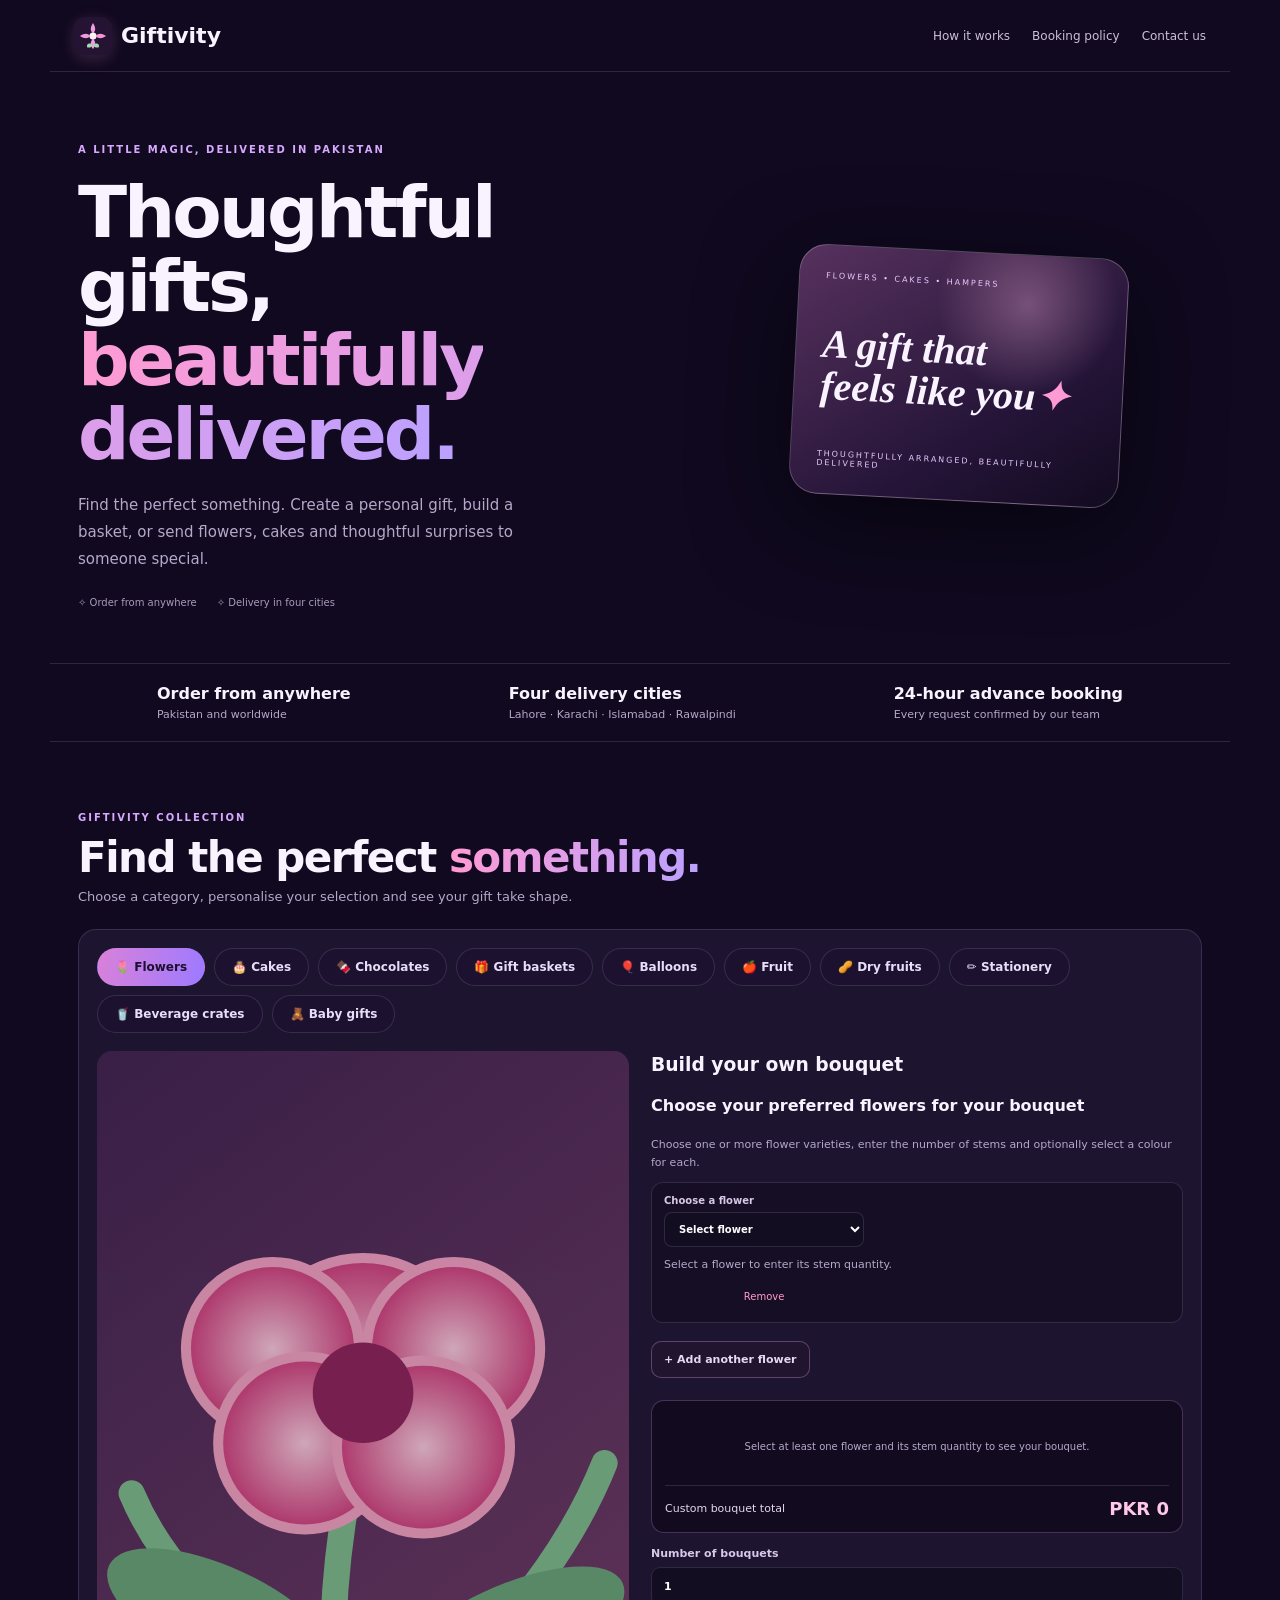
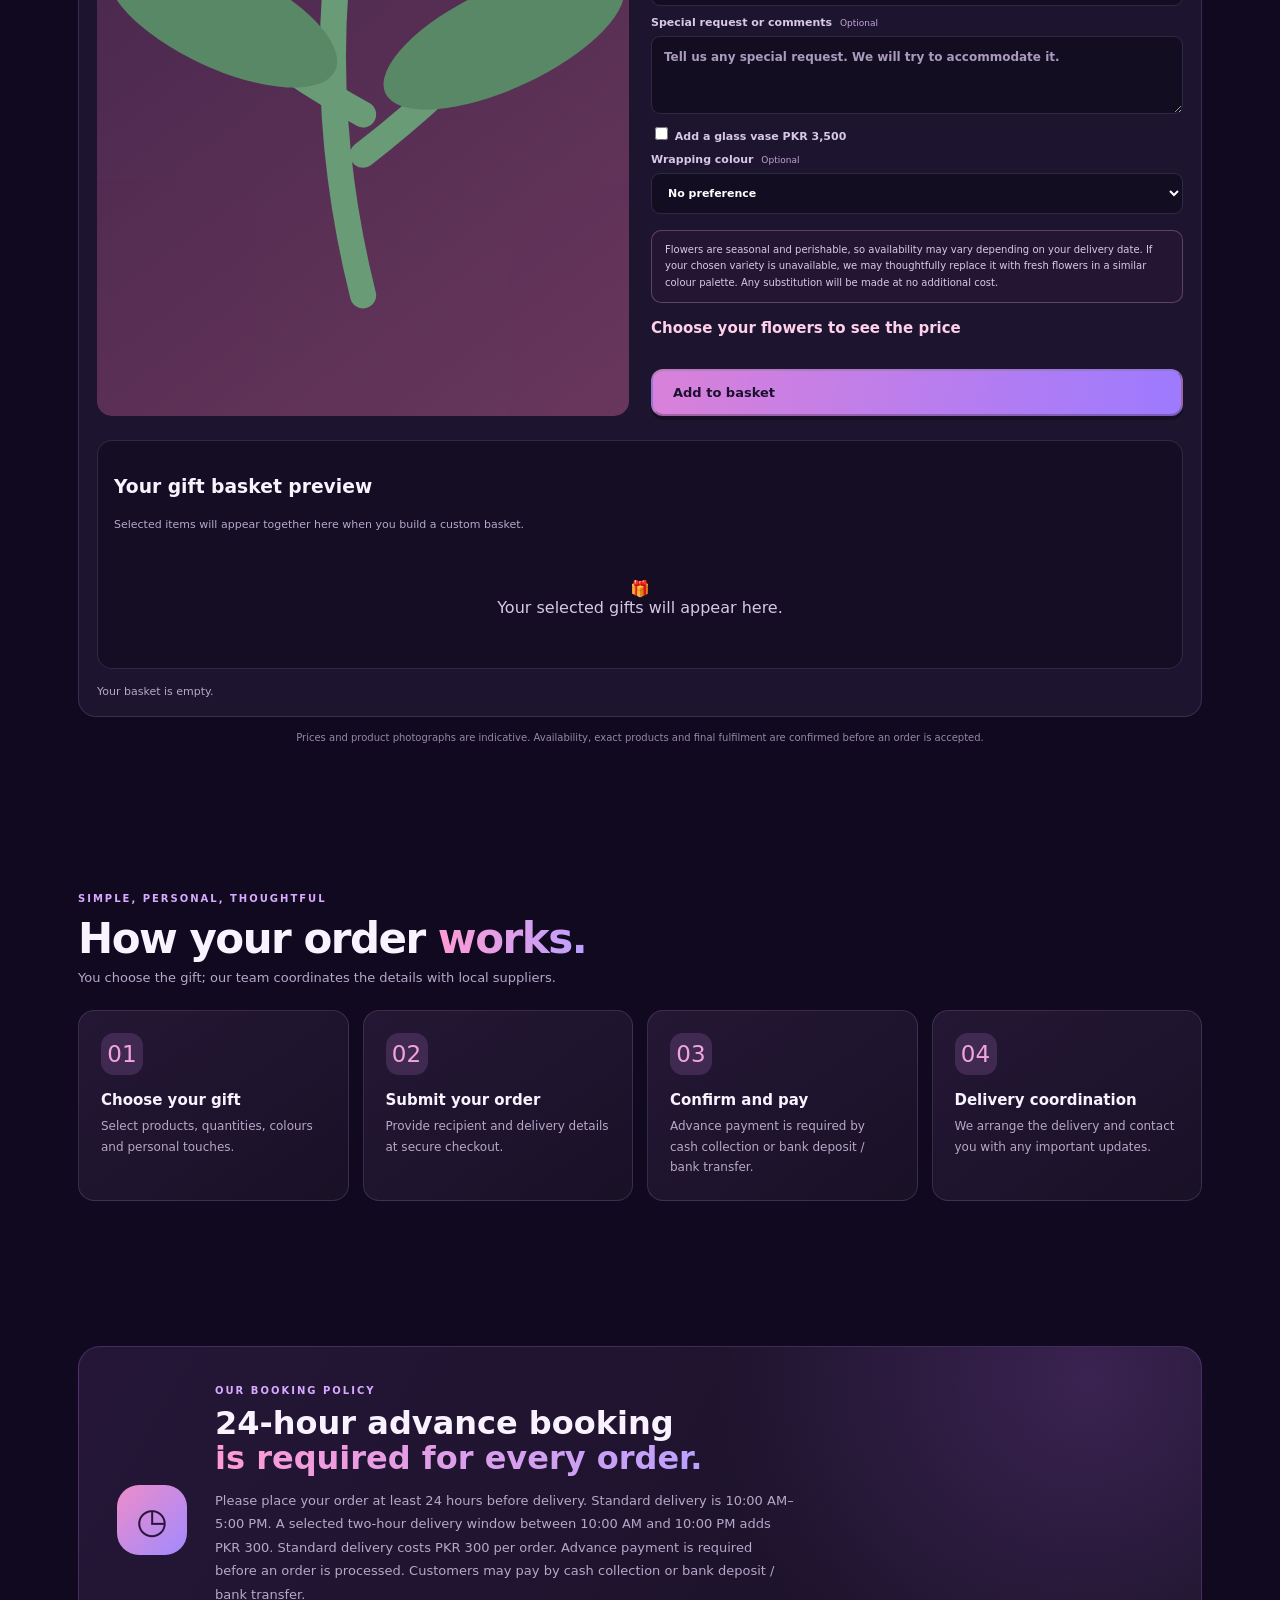
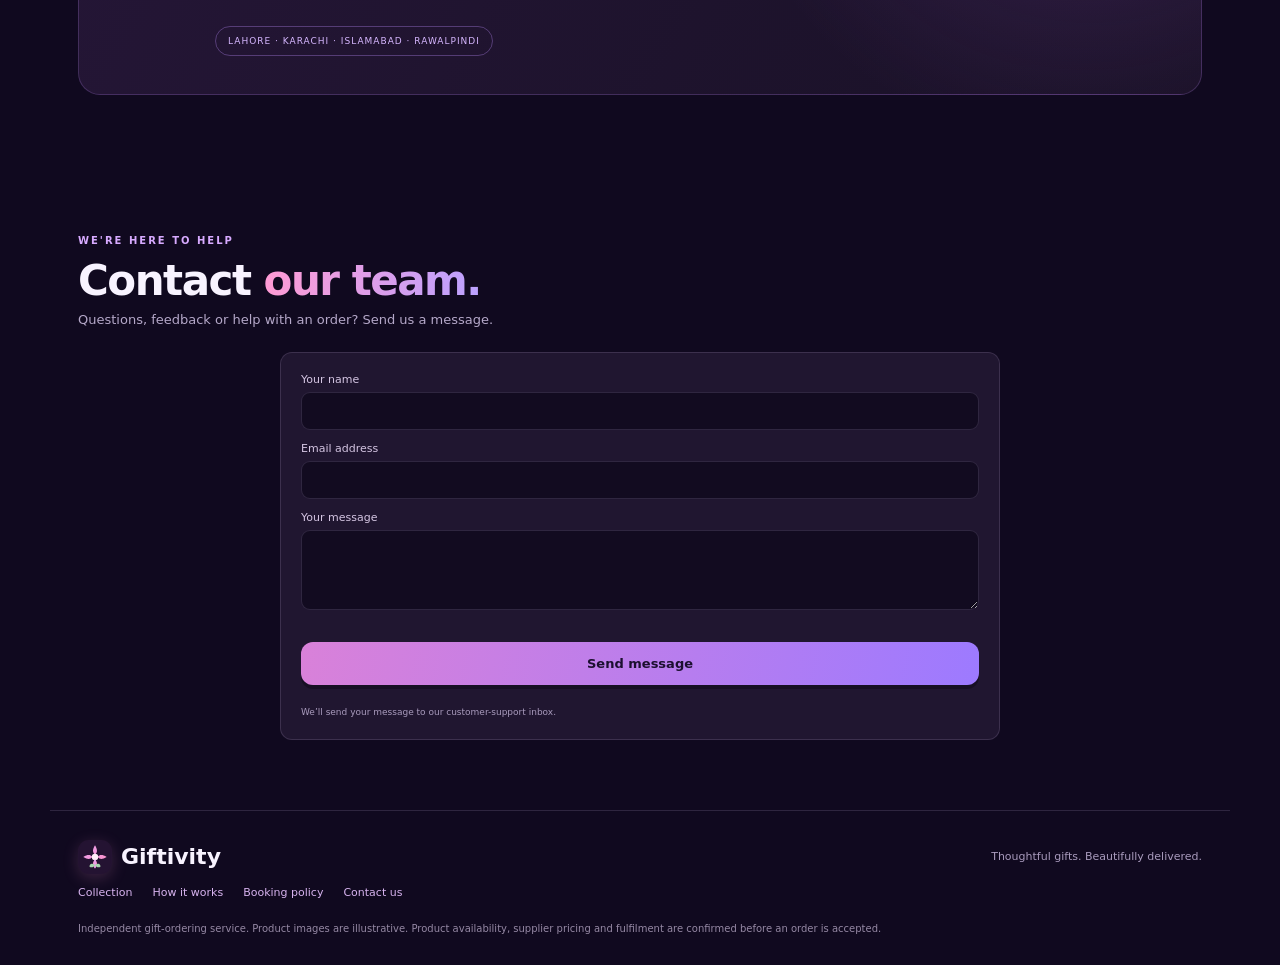
==== commit feb1c367: "Update storefront brand name to Giftivity" ====
--- a/index.html
+++ b/index.html
@@ -1,11 +1,11 @@
 <!doctype html>
-<html lang="en"><head><meta charset="utf-8"><meta name="viewport" content="width=device-width, initial-scale=1"><meta name="theme-color" content="#180d32"><meta name="description" content="The Gift Atelier — flowers, cakes, chocolates and custom gift baskets delivered in Pakistan."><title>The Gift Atelier — Thoughtful Gifts, Beautifully Delivered</title><link rel="icon" type="image/svg+xml" href="/assets/gift-atelier-logo.svg"><link rel="apple-touch-icon" href="/assets/gift-atelier-logo.svg"><link rel="stylesheet" href="styles.css"><script src="app.js" defer></script></head>
+<html lang="en"><head><meta charset="utf-8"><meta name="viewport" content="width=device-width, initial-scale=1"><meta name="theme-color" content="#180d32"><meta name="description" content="Giftivity — flowers, cakes, chocolates and custom gift baskets delivered in Pakistan."><title>Giftivity — Thoughtful Gifts, Beautifully Delivered</title><link rel="icon" type="image/svg+xml" href="/assets/gift-atelier-logo.svg"><link rel="apple-touch-icon" href="/assets/gift-atelier-logo.svg"><link rel="stylesheet" href="styles.css"><script src="app.js" defer></script></head>
 <body><div class="ambient ambient-one"></div><div class="ambient ambient-two"></div>
-<header class="topbar"><a class="brand" href="#home"><img class="brand-mark" src="/assets/gift-atelier-logo.svg" alt="The Gift Atelier logo"><span>The Gift <span>Atelier</span></span></a><nav><a href="#how">How it works</a><a href="#booking">Booking policy</a><a href="#contact">Contact us</a></nav></header>
+<header class="topbar"><a class="brand" href="#home"><img class="brand-mark" src="/assets/gift-atelier-logo.svg" alt="Giftivity logo"><span>Giftivity</span></a><nav><a href="#how">How it works</a><a href="#booking">Booking policy</a><a href="#contact">Contact us</a></nav></header>
 <main id="home">
 <section class="hero gift-hero"><div class="hero-copy"><div class="eyebrow">A LITTLE MAGIC, DELIVERED IN PAKISTAN</div><h1>Thoughtful gifts,<br><span>beautifully delivered.</span></h1><p>Find the perfect something. Create a personal gift, build a basket, or send flowers, cakes and thoughtful surprises to someone special.</p><div class="hero-notes"><span>✧ Order from anywhere</span><span>✧ Delivery in four cities</span></div></div><div class="hero-art"><div class="hero-visual"><div class="visual-ribbon">FLOWERS • CAKES • HAMPERS</div><div class="visual-title">A gift that<br>feels like you<span>✦</span></div><div class="visual-foot">THOUGHTFULLY ARRANGED, BEAUTIFULLY DELIVERED</div></div></div></section>
 <section class="stats-strip"><div><strong>Order from anywhere</strong><span>Pakistan and worldwide</span></div><div><strong>Four delivery cities</strong><span>Lahore · Karachi · Islamabad · Rawalpindi</span></div><div><strong>24-hour advance booking</strong><span>Every request confirmed by our team</span></div></section>
-<section class="section live-section" id="shop"><div class="section-heading"><div><div class="eyebrow">THE GIFT ATELIER COLLECTION</div><h2>Find the perfect <span>something.</span></h2><p>Choose a category, personalise your selection and see your gift take shape.</p></div></div>
+<section class="section live-section" id="shop"><div class="section-heading"><div><div class="eyebrow">GIFTIVITY COLLECTION</div><h2>Find the perfect <span>something.</span></h2><p>Choose a category, personalise your selection and see your gift take shape.</p></div></div>
 <div class="guided-shop"><div class="category-pills" id="categoryPills">
 <button type="button" class="category-choice active" data-category="flowers">🌷 Flowers</button><button type="button" class="category-choice" data-category="cakes">🎂 Cakes</button><button type="button" class="category-choice" data-category="chocolates">🍫 Chocolates</button><button type="button" class="category-choice" data-category="baskets">🎁 Gift baskets</button><button type="button" class="category-choice" data-category="balloons">🎈 Balloons</button><button type="button" class="category-choice" data-category="fruit">🍎 Fruit</button><button type="button" class="category-choice" data-category="dryfruit">🥜 Dry fruits</button><button type="button" class="category-choice" data-category="stationery">✏️ Stationery</button><button type="button" class="category-choice" data-category="beverages">🥤 Beverage crates</button><button type="button" class="category-choice" data-category="baby">🧸 Baby gifts</button>
 </div><div class="guided-shop-layout"><div class="guided-visual" id="categoryVisual"><img src="https://upload.wikimedia.org/wikipedia/commons/8/85/Rose_Bouquet_%28Unsplash%29.jpg" alt="Flower bouquet"><span>🌷</span><b>Fresh flowers, thoughtfully arranged</b></div><div class="guided-options"><div id="categoryOptions"></div><div class="selection-price" id="selectionPrice">Choose an option to see its price</div><button type="button" class="primary-btn" id="addCategoryItem" disabled>Add to basket</button></div></div>
@@ -14,5 +14,5 @@
 <section class="section" id="how"><div class="section-heading"><div><div class="eyebrow">SIMPLE, PERSONAL, THOUGHTFUL</div><h2>How your order <span>works.</span></h2><p>You choose the gift; our team coordinates the details with local suppliers.</p></div></div><div class="feature-grid"><article class="feature-tile"><span>01</span><h3>Choose your gift</h3><p>Select products, quantities, colours and personal touches.</p></article><article class="feature-tile"><span>02</span><h3>Submit your order</h3><p>Provide recipient and delivery details at secure checkout.</p></article><article class="feature-tile"><span>03</span><h3>Confirm and pay</h3><p>Advance payment is required by cash collection or bank deposit / bank transfer.</p></article><article class="feature-tile"><span>04</span><h3>Delivery coordination</h3><p>We arrange the delivery and contact you with any important updates.</p></article></div></section>
 <section class="section booking-section" id="booking"><div class="community-card"><div class="community-symbol">◷</div><div><div class="eyebrow">OUR BOOKING POLICY</div><h2>24-hour advance booking<br><span>is required for every order.</span></h2><p>Please place your order at least 24 hours before delivery. Standard delivery is 10:00 AM–5:00 PM. A selected two-hour delivery window between 10:00 AM and 10:00 PM adds PKR 300. Standard delivery costs PKR 300 per order. Advance payment is required before an order is processed. Customers may pay by cash collection or bank deposit / bank transfer.</p><span class="coming-soon">LAHORE · KARACHI · ISLAMABAD · RAWALPINDI</span></div></div></section>
 <section class="section" id="contact"><div class="section-heading"><div><div class="eyebrow">WE'RE HERE TO HELP</div><h2>Contact <span>our team.</span></h2><p>Questions, feedback or help with an order? Send us a message.</p></div></div><div class="seller-panel contact-panel"><form id="contactForm" class="sell-form"><label>Your name<input name="name" required maxlength="100"></label><label>Email address<input name="email" type="email" required maxlength="160"></label><label>Your message<textarea name="message" rows="4" required maxlength="2000"></textarea></label><input name="website" class="website-trap" tabindex="-1" autocomplete="off" aria-hidden="true"><button class="primary-btn" type="submit">Send message</button><p id="contactStatus" class="form-note" role="status">We’ll send your message to our customer-support inbox.</p></form></div></section>
-</main><footer><a class="brand" href="#home"><img class="brand-mark" src="/assets/gift-atelier-logo.svg" alt="The Gift Atelier logo"><span>The Gift <span>Atelier</span></span></a><p>Thoughtful gifts. Beautifully delivered.</p><div class="footer-links"><a href="#shop">Collection</a><a href="#how">How it works</a><a href="#booking">Booking policy</a><a href="#contact">Contact us</a></div><small>Independent gift-ordering service. Product images are illustrative. Product availability, supplier pricing and fulfilment are confirmed before an order is accepted.</small></footer>
+</main><footer><a class="brand" href="#home"><img class="brand-mark" src="/assets/gift-atelier-logo.svg" alt="Giftivity logo"><span>Giftivity</span></a><p>Thoughtful gifts. Beautifully delivered.</p><div class="footer-links"><a href="#shop">Collection</a><a href="#how">How it works</a><a href="#booking">Booking policy</a><a href="#contact">Contact us</a></div><small>Independent gift-ordering service. Product images are illustrative. Product availability, supplier pricing and fulfilment are confirmed before an order is accepted.</small></footer>
 </body></html>
--- a/styles.css
+++ b/styles.css
@@ -253,3 +253,6 @@
 .guided-options textarea:focus,.selected-product textarea:focus{outline:2px solid #c77ad9;outline-offset:1px}
 .flower-detail .selected-product>div{min-width:0}
 .flower-detail .selected-product textarea{grid-column:1/-1}
+
+.brand-logo{width:42px;height:42px;object-fit:contain;display:block;flex:0 0 42px;border-radius:12px}
+.payment-collection label{display:block;margin-top:12px}
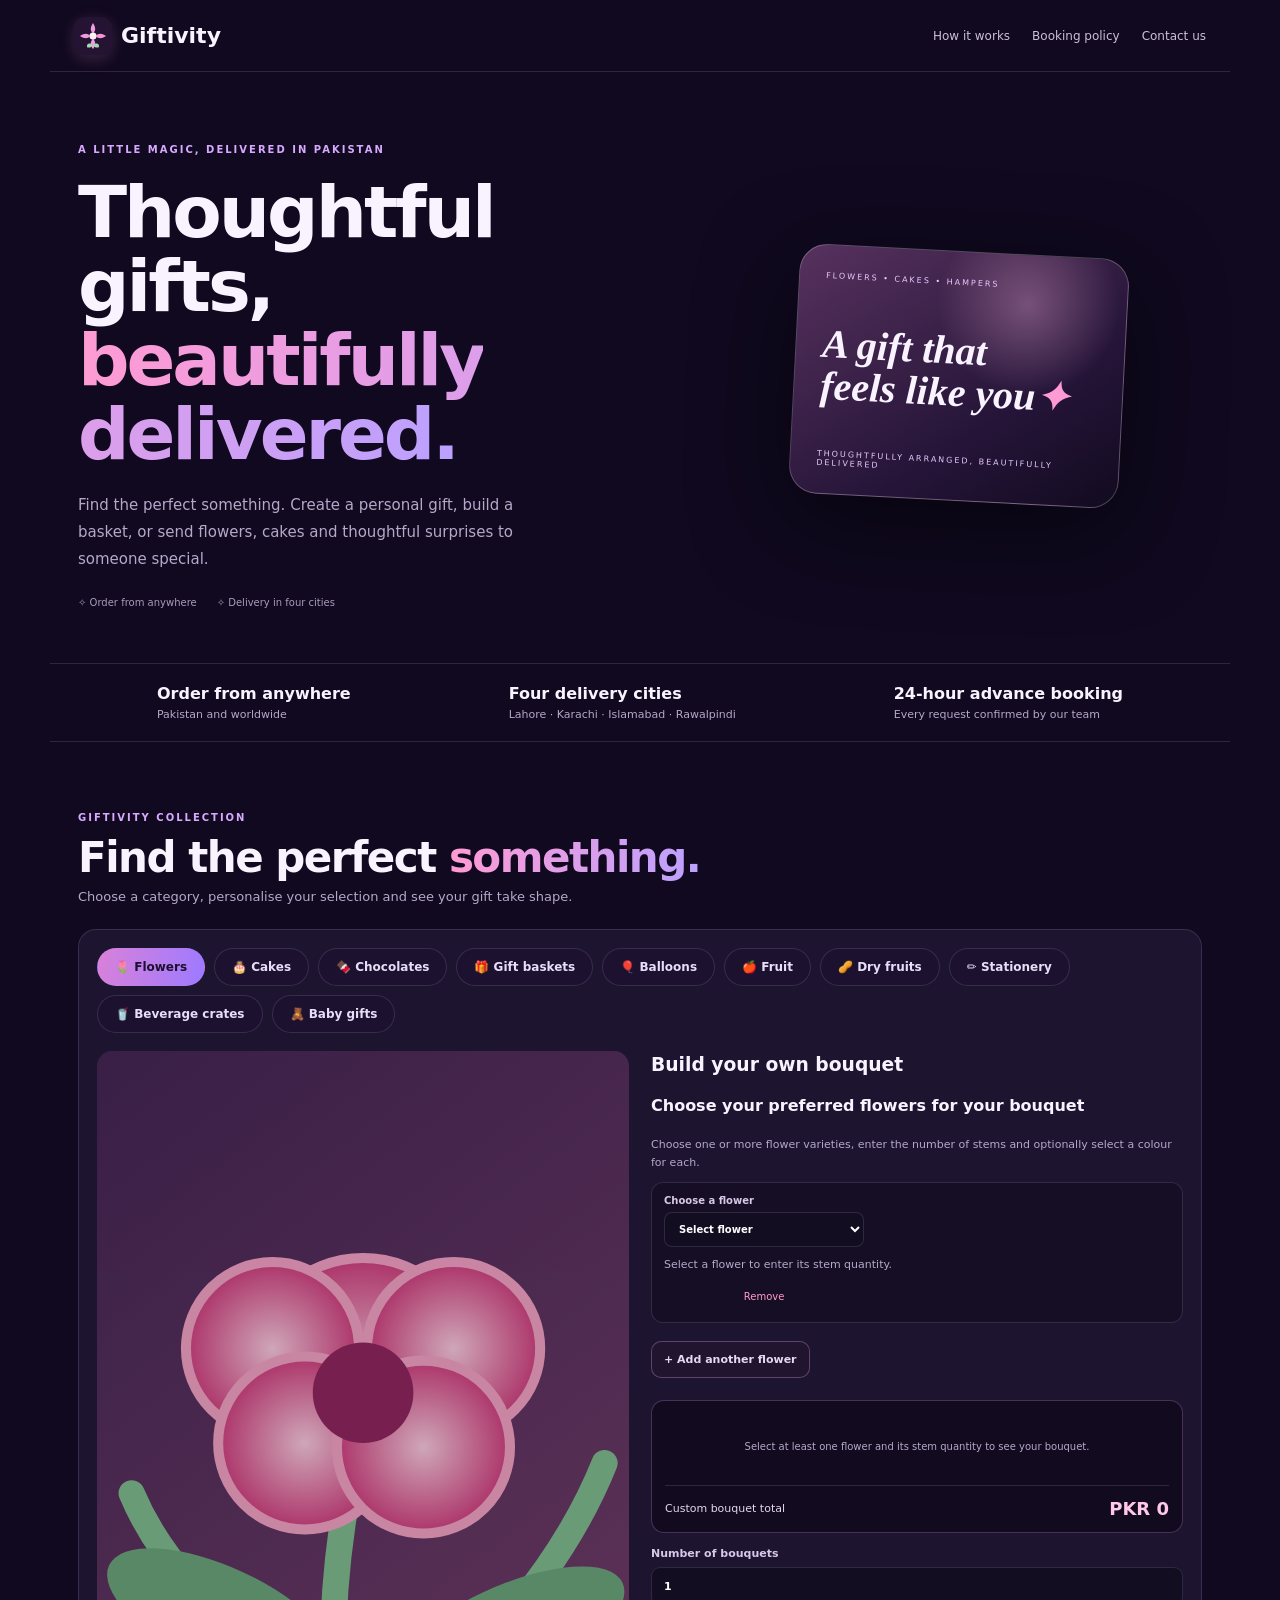
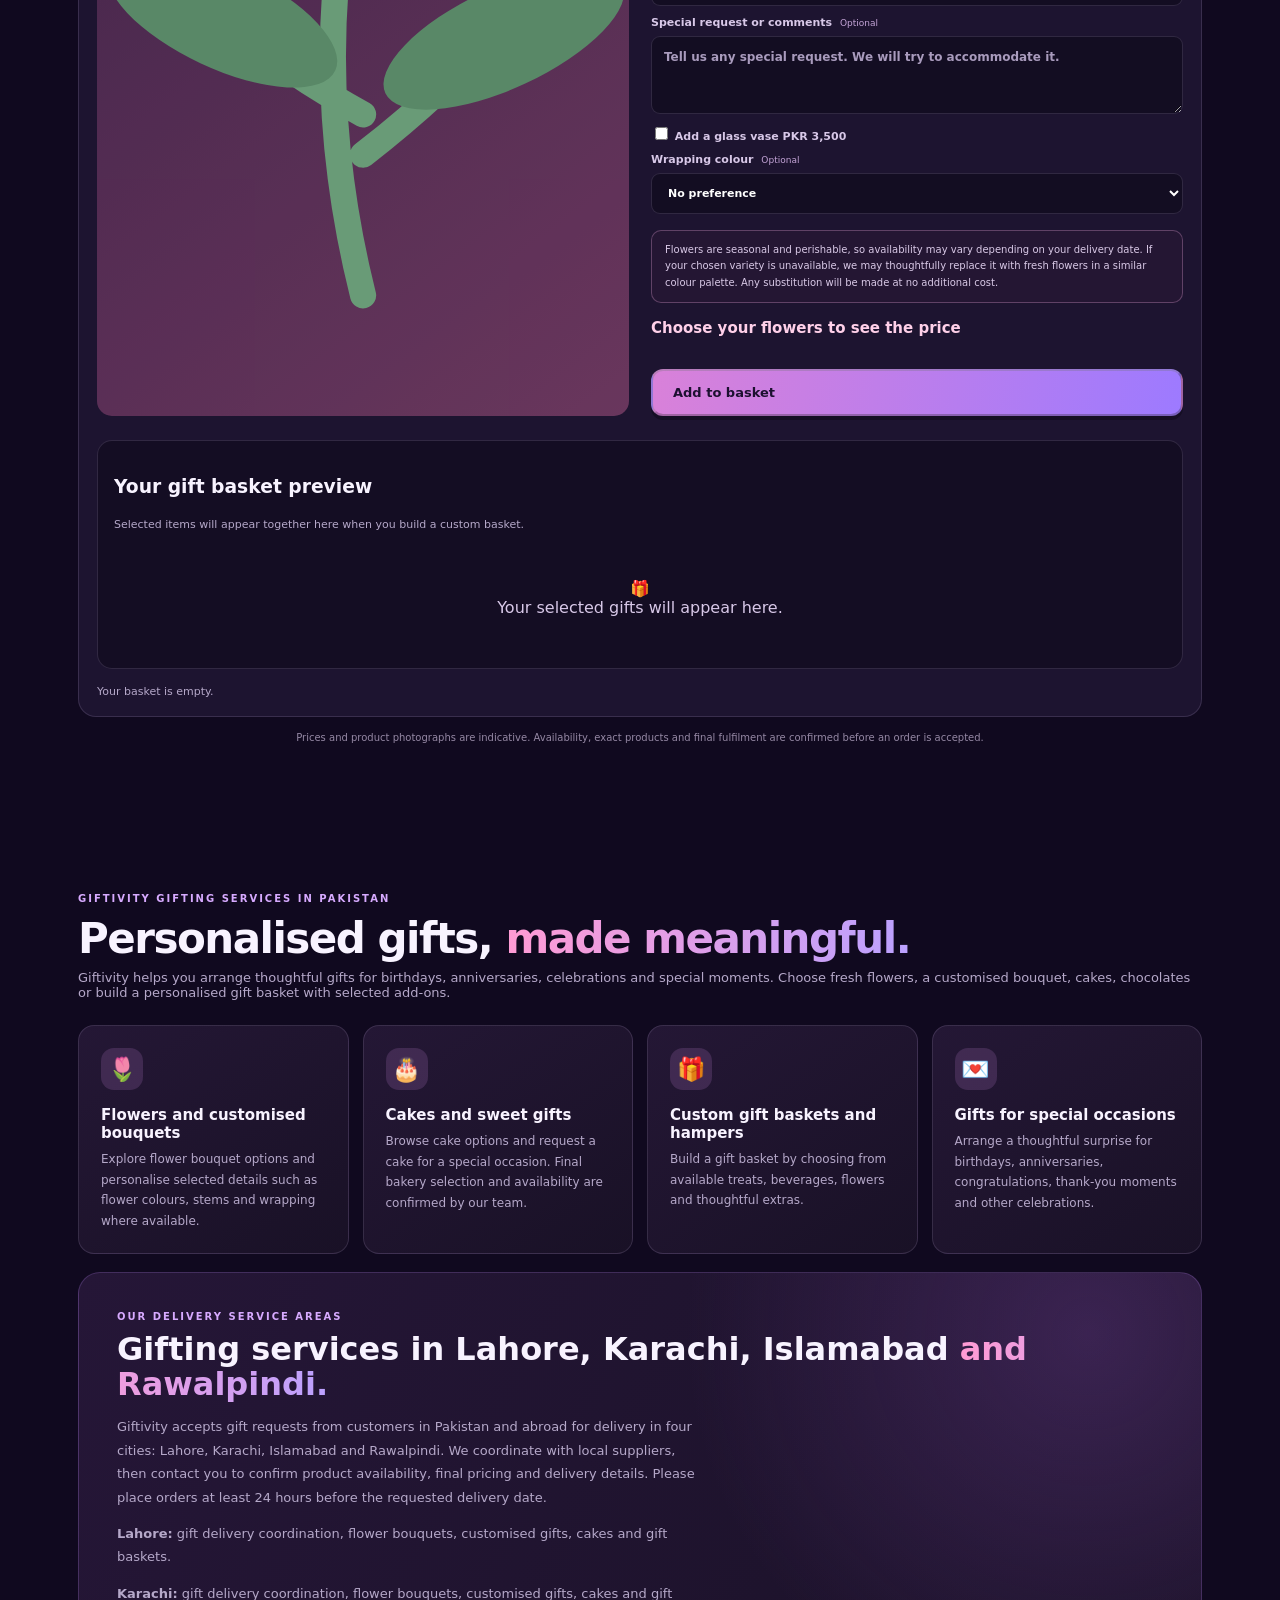
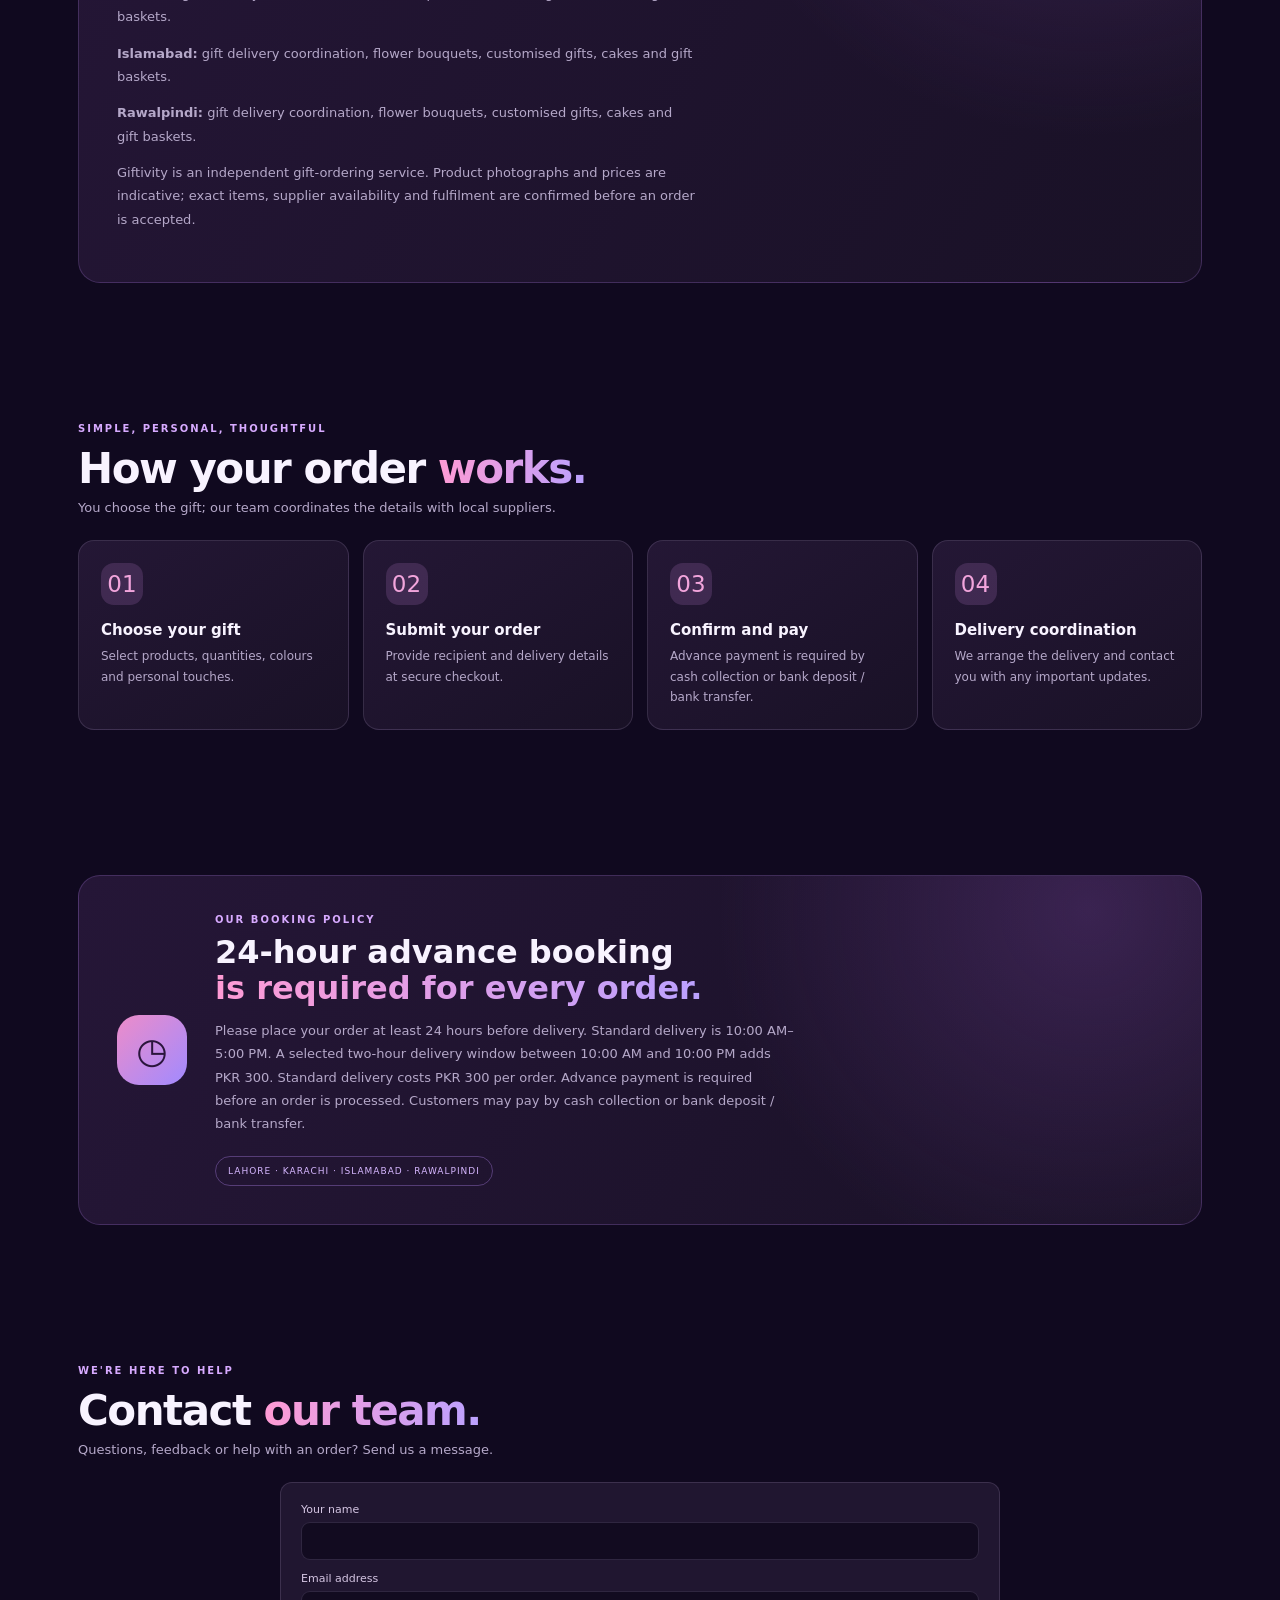
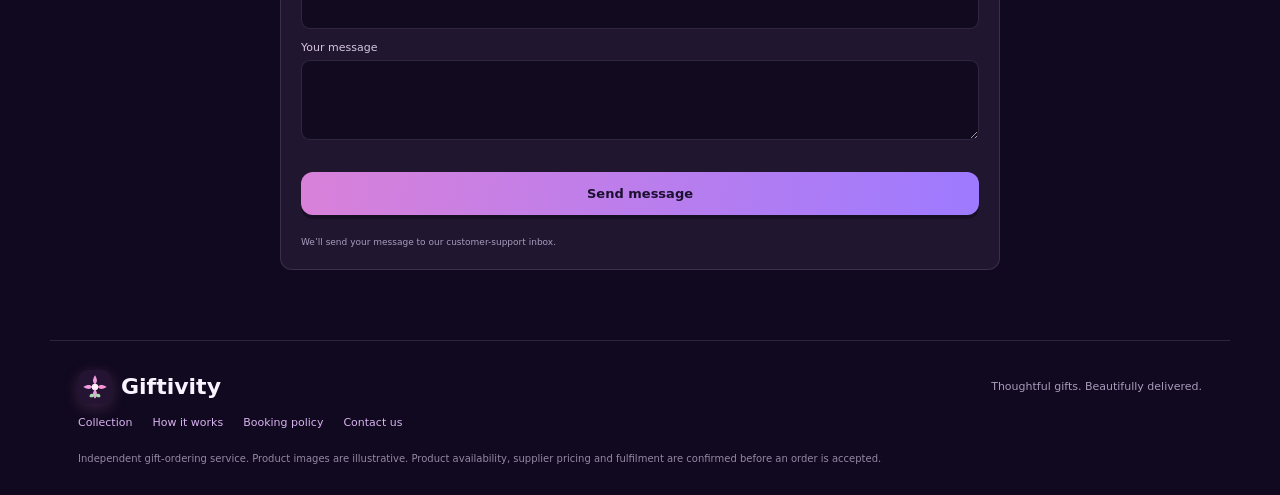
==== commit 7edfd5ff: "Improve Giftivity homepage SEO and service-area content" ====
--- a/index.html
+++ b/index.html
@@ -1,5 +1,45 @@
 <!doctype html>
-<html lang="en"><head><meta charset="utf-8"><meta name="viewport" content="width=device-width, initial-scale=1"><meta name="theme-color" content="#180d32"><meta name="description" content="Giftivity — flowers, cakes, chocolates and custom gift baskets delivered in Pakistan."><title>Giftivity — Thoughtful Gifts, Beautifully Delivered</title><link rel="icon" type="image/svg+xml" href="/assets/gift-atelier-logo.svg"><link rel="apple-touch-icon" href="/assets/gift-atelier-logo.svg"><link rel="stylesheet" href="styles.css"><script src="app.js" defer></script></head>
+<html lang="en"><head><meta charset="utf-8"><meta name="viewport" content="width=device-width, initial-scale=1"><meta name="theme-color" content="#180d32"><meta name="description" content="Shop thoughtful gifts in Pakistan with Giftivity. Order fresh flower bouquets, customised bouquets, cakes and personalised gift baskets for delivery in Lahore, Karachi, Islamabad and Rawalpindi."><meta name="robots" content="index,follow,max-image-preview:large"><link rel="canonical" href="https://giftivity.pages.dev/"><meta property="og:type" content="website"><meta property="og:site_name" content="Giftivity"><meta property="og:title" content="Giftivity | Custom Gifts, Bouquets & Cakes in Pakistan"><meta property="og:description" content="Order flower bouquets, customised gifts, cakes and gift baskets for delivery in Lahore, Karachi, Islamabad and Rawalpindi."><meta property="og:url" content="https://giftivity.pages.dev/"><meta name="twitter:card" content="summary"><meta name="twitter:title" content="Giftivity | Custom Gifts, Bouquets & Cakes in Pakistan"><meta name="twitter:description" content="Thoughtful gifts, customised bouquets, cakes and gift baskets delivered in four cities across Pakistan."><title>Giftivity | Custom Gifts, Bouquets & Cakes in Pakistan</title><link rel="icon" type="image/svg+xml" href="/assets/gift-atelier-logo.svg"><link rel="apple-touch-icon" href="/assets/gift-atelier-logo.svg"><link rel="stylesheet" href="styles.css"><script src="app.js" defer></script><script type="application/ld+json">
+{
+  "@context": "https://schema.org",
+  "@graph": [
+    {
+      "@type": "Organization",
+      "@id": "https://giftivity.pages.dev/#organization",
+      "name": "Giftivity",
+      "url": "https://giftivity.pages.dev/",
+      "description": "An independent gift-ordering service coordinating flowers, bouquets, cakes and personalised gift baskets for delivery in Lahore, Karachi, Islamabad and Rawalpindi, Pakistan."
+    },
+    {
+      "@type": "WebSite",
+      "@id": "https://giftivity.pages.dev/#website",
+      "url": "https://giftivity.pages.dev/",
+      "name": "Giftivity",
+      "publisher": { "@id": "https://giftivity.pages.dev/#organization" },
+      "inLanguage": "en-PK"
+    },
+    {
+      "@type": "Service",
+      "@id": "https://giftivity.pages.dev/#gift-ordering-service",
+      "name": "Gift ordering, customised bouquets, cakes and gift baskets",
+      "serviceType": [
+        "Gift delivery coordination",
+        "Flower bouquets and customised bouquets",
+        "Cake ordering",
+        "Custom gift baskets and hampers"
+      ],
+      "provider": { "@id": "https://giftivity.pages.dev/#organization" },
+      "areaServed": [
+        { "@type": "City", "name": "Lahore", "containedInPlace": { "@type": "Country", "name": "Pakistan" } },
+        { "@type": "City", "name": "Karachi", "containedInPlace": { "@type": "Country", "name": "Pakistan" } },
+        { "@type": "City", "name": "Islamabad", "containedInPlace": { "@type": "Country", "name": "Pakistan" } },
+        { "@type": "City", "name": "Rawalpindi", "containedInPlace": { "@type": "Country", "name": "Pakistan" } }
+      ],
+      "url": "https://giftivity.pages.dev/"
+    }
+  ]
+}
+</script></head>
 <body><div class="ambient ambient-one"></div><div class="ambient ambient-two"></div>
 <header class="topbar"><a class="brand" href="#home"><img class="brand-mark" src="/assets/gift-atelier-logo.svg" alt="Giftivity logo"><span>Giftivity</span></a><nav><a href="#how">How it works</a><a href="#booking">Booking policy</a><a href="#contact">Contact us</a></nav></header>
 <main id="home">
@@ -11,7 +51,7 @@
 </div><div class="guided-shop-layout"><div class="guided-visual" id="categoryVisual"><img src="https://upload.wikimedia.org/wikipedia/commons/8/85/Rose_Bouquet_%28Unsplash%29.jpg" alt="Flower bouquet"><span>🌷</span><b>Fresh flowers, thoughtfully arranged</b></div><div class="guided-options"><div id="categoryOptions"></div><div class="selection-price" id="selectionPrice">Choose an option to see its price</div><button type="button" class="primary-btn" id="addCategoryItem" disabled>Add to basket</button></div></div>
 
 <div class="basket-preview-wrap" id="basketPreviewWrap"><h3>Your gift basket preview</h3><p class="muted">Selected items will appear together here when you build a custom basket.</p><div id="basketPreview" class="basket-preview"><div class="basket-preview-empty">🎁<br>Your selected gifts will appear here.</div></div></div><div id="categoryResults" class="category-results"></div></div><p class="data-note">Prices and product photographs are indicative. Availability, exact products and final fulfilment are confirmed before an order is accepted.</p></section>
-<section class="section" id="how"><div class="section-heading"><div><div class="eyebrow">SIMPLE, PERSONAL, THOUGHTFUL</div><h2>How your order <span>works.</span></h2><p>You choose the gift; our team coordinates the details with local suppliers.</p></div></div><div class="feature-grid"><article class="feature-tile"><span>01</span><h3>Choose your gift</h3><p>Select products, quantities, colours and personal touches.</p></article><article class="feature-tile"><span>02</span><h3>Submit your order</h3><p>Provide recipient and delivery details at secure checkout.</p></article><article class="feature-tile"><span>03</span><h3>Confirm and pay</h3><p>Advance payment is required by cash collection or bank deposit / bank transfer.</p></article><article class="feature-tile"><span>04</span><h3>Delivery coordination</h3><p>We arrange the delivery and contact you with any important updates.</p></article></div></section>
+<section class="section" id="gift-services"><div class="section-heading"><div><div class="eyebrow">GIFTIVITY GIFTING SERVICES IN PAKISTAN</div><h2>Personalised gifts, <span>made meaningful.</span></h2><p>Giftivity helps you arrange thoughtful gifts for birthdays, anniversaries, celebrations and special moments. Choose fresh flowers, a customised bouquet, cakes, chocolates or build a personalised gift basket with selected add-ons.</p></div></div><div class="feature-grid"><article class="feature-tile"><span>🌷</span><h3>Flowers and customised bouquets</h3><p>Explore flower bouquet options and personalise selected details such as flower colours, stems and wrapping where available.</p></article><article class="feature-tile"><span>🎂</span><h3>Cakes and sweet gifts</h3><p>Browse cake options and request a cake for a special occasion. Final bakery selection and availability are confirmed by our team.</p></article><article class="feature-tile"><span>🎁</span><h3>Custom gift baskets and hampers</h3><p>Build a gift basket by choosing from available treats, beverages, flowers and thoughtful extras.</p></article><article class="feature-tile"><span>💌</span><h3>Gifts for special occasions</h3><p>Arrange a thoughtful surprise for birthdays, anniversaries, congratulations, thank-you moments and other celebrations.</p></article></div><div class="community-card" style="margin-top:18px"><div><div class="eyebrow">OUR DELIVERY SERVICE AREAS</div><h2>Gifting services in Lahore, Karachi, Islamabad <span>and Rawalpindi.</span></h2><p>Giftivity accepts gift requests from customers in Pakistan and abroad for delivery in four cities: Lahore, Karachi, Islamabad and Rawalpindi. We coordinate with local suppliers, then contact you to confirm product availability, final pricing and delivery details. Please place orders at least 24 hours before the requested delivery date.</p><p><strong>Lahore:</strong> gift delivery coordination, flower bouquets, customised gifts, cakes and gift baskets.</p><p><strong>Karachi:</strong> gift delivery coordination, flower bouquets, customised gifts, cakes and gift baskets.</p><p><strong>Islamabad:</strong> gift delivery coordination, flower bouquets, customised gifts, cakes and gift baskets.</p><p><strong>Rawalpindi:</strong> gift delivery coordination, flower bouquets, customised gifts, cakes and gift baskets.</p><p class="muted">Giftivity is an independent gift-ordering service. Product photographs and prices are indicative; exact items, supplier availability and fulfilment are confirmed before an order is accepted.</p></div></section><section class="section" id="how"><div class="section-heading"><div><div class="eyebrow">SIMPLE, PERSONAL, THOUGHTFUL</div><h2>How your order <span>works.</span></h2><p>You choose the gift; our team coordinates the details with local suppliers.</p></div></div><div class="feature-grid"><article class="feature-tile"><span>01</span><h3>Choose your gift</h3><p>Select products, quantities, colours and personal touches.</p></article><article class="feature-tile"><span>02</span><h3>Submit your order</h3><p>Provide recipient and delivery details at secure checkout.</p></article><article class="feature-tile"><span>03</span><h3>Confirm and pay</h3><p>Advance payment is required by cash collection or bank deposit / bank transfer.</p></article><article class="feature-tile"><span>04</span><h3>Delivery coordination</h3><p>We arrange the delivery and contact you with any important updates.</p></article></div></section>
 <section class="section booking-section" id="booking"><div class="community-card"><div class="community-symbol">◷</div><div><div class="eyebrow">OUR BOOKING POLICY</div><h2>24-hour advance booking<br><span>is required for every order.</span></h2><p>Please place your order at least 24 hours before delivery. Standard delivery is 10:00 AM–5:00 PM. A selected two-hour delivery window between 10:00 AM and 10:00 PM adds PKR 300. Standard delivery costs PKR 300 per order. Advance payment is required before an order is processed. Customers may pay by cash collection or bank deposit / bank transfer.</p><span class="coming-soon">LAHORE · KARACHI · ISLAMABAD · RAWALPINDI</span></div></div></section>
 <section class="section" id="contact"><div class="section-heading"><div><div class="eyebrow">WE'RE HERE TO HELP</div><h2>Contact <span>our team.</span></h2><p>Questions, feedback or help with an order? Send us a message.</p></div></div><div class="seller-panel contact-panel"><form id="contactForm" class="sell-form"><label>Your name<input name="name" required maxlength="100"></label><label>Email address<input name="email" type="email" required maxlength="160"></label><label>Your message<textarea name="message" rows="4" required maxlength="2000"></textarea></label><input name="website" class="website-trap" tabindex="-1" autocomplete="off" aria-hidden="true"><button class="primary-btn" type="submit">Send message</button><p id="contactStatus" class="form-note" role="status">We’ll send your message to our customer-support inbox.</p></form></div></section>
 </main><footer><a class="brand" href="#home"><img class="brand-mark" src="/assets/gift-atelier-logo.svg" alt="Giftivity logo"><span>Giftivity</span></a><p>Thoughtful gifts. Beautifully delivered.</p><div class="footer-links"><a href="#shop">Collection</a><a href="#how">How it works</a><a href="#booking">Booking policy</a><a href="#contact">Contact us</a></div><small>Independent gift-ordering service. Product images are illustrative. Product availability, supplier pricing and fulfilment are confirmed before an order is accepted.</small></footer>
--- a/styles.css
+++ b/styles.css
@@ -63,7 +63,7 @@
 @media(max-width:800px){.feature-grid{grid-template-columns:repeat(2,1fr)}.seller-workspace{grid-template-columns:150px 1fr}.seller-product-grid{grid-template-columns:repeat(2,1fr)}}
 @media(max-width:600px){.feature-grid{grid-template-columns:1fr 1fr;gap:9px}.feature-tile{padding:15px}.seller-workspace{grid-template-columns:1fr}.seller-sidebar{display:grid;grid-template-columns:repeat(4,1fr);gap:5px;padding:9px}.seller-name,.seller-notice{display:none}.seller-tab{text-align:center;padding:10px 3px;font-size:10px}.seller-main{padding:14px 10px}.seller-head h2{font-size:19px}.seller-stats{grid-template-columns:1fr 1fr}.seller-stats article:last-child{grid-column:span 2}.seller-product-grid{grid-template-columns:1fr 1fr}.plan-grid{grid-template-columns:1fr}.plan-grid ul{min-height:0}.seller-panel{padding:11px}.seller-panel td{padding:9px 6px;font-size:9px}.seller-panel th{padding:8px 6px;font-size:8px}}
 
-/* Gift Atelier customer storefront additions; preserves the original purple / pink visual identity */
+/* Giftivity customer storefront additions; preserves the original purple / pink visual identity */
 .gift-hero .hero-visual{background:radial-gradient(circle at 70% 20%,#f8b6df55,transparent 30%),linear-gradient(145deg,#57325e,#251438 65%,#120b20)}
 .gift-hero .visual-title{font-family:Georgia,serif;font-style:italic}
 .product-photo{position:absolute;inset:0;width:100%;height:100%;object-fit:cover;display:block;transition:transform .35s}
@@ -174,7 +174,7 @@
 .combo-collage{display:grid;grid-template-columns:repeat(2,minmax(0,1fr));gap:10px;width:100%}.combo-piece{position:relative;min-height:105px;border-radius:11px;overflow:hidden;background:#3a254b;display:grid;place-items:center;color:#fff}.combo-piece img{position:absolute;inset:0;width:100%;height:100%;object-fit:cover;opacity:.8}.combo-piece span{font-size:38px;position:relative;z-index:1;text-shadow:0 2px 10px #000}.combo-piece small{position:absolute;bottom:0;left:0;right:0;padding:6px;background:#140b20c9;font-size:9px;text-align:center}
 @media(max-width:760px){.guided-shop-layout,.combo-builder{grid-template-columns:1fr}.guided-visual{min-height:210px}.combo-art{min-height:260px}.combo-preview{min-height:240px}}
 
-/* Gift Atelier guided catalogue and checkout additions */
+/* Giftivity guided catalogue and checkout additions */
 .flower-row,.selected-product{display:grid;grid-template-columns:88px 1fr;gap:13px;align-items:center;padding:12px;margin:10px 0;border:1px solid var(--line);border-radius:13px;background:#140d23}
 .flower-row img,.selected-product img{width:88px;height:92px;object-fit:cover;border-radius:9px}
 .flower-row b,.selected-product b{display:block;font-size:13px}
@@ -213,7 +213,7 @@
 @media(max-width:600px){.flower-detail .selected-product{grid-template-columns:84px minmax(0,1fr)}.flower-detail .selected-product img{width:84px;height:90px}}
 
 
-/* The Gift Atelier logo in the site header and footer */
+/* The Giftivity logo in the site header and footer */
 .brand-mark{display:block;width:38px;height:38px;min-width:38px;border-radius:11px;object-fit:cover;background:#241332;box-shadow:0 4px 16px #e98dc933}
 footer .brand-mark{width:34px;height:34px;min-width:34px}
 .flower-availability-note{margin:10px 0 4px;padding:11px 13px;border:1px solid #d99acb55;border-radius:10px;background:#241633;color:#d9c9e7;font-size:10px;line-height:1.65}
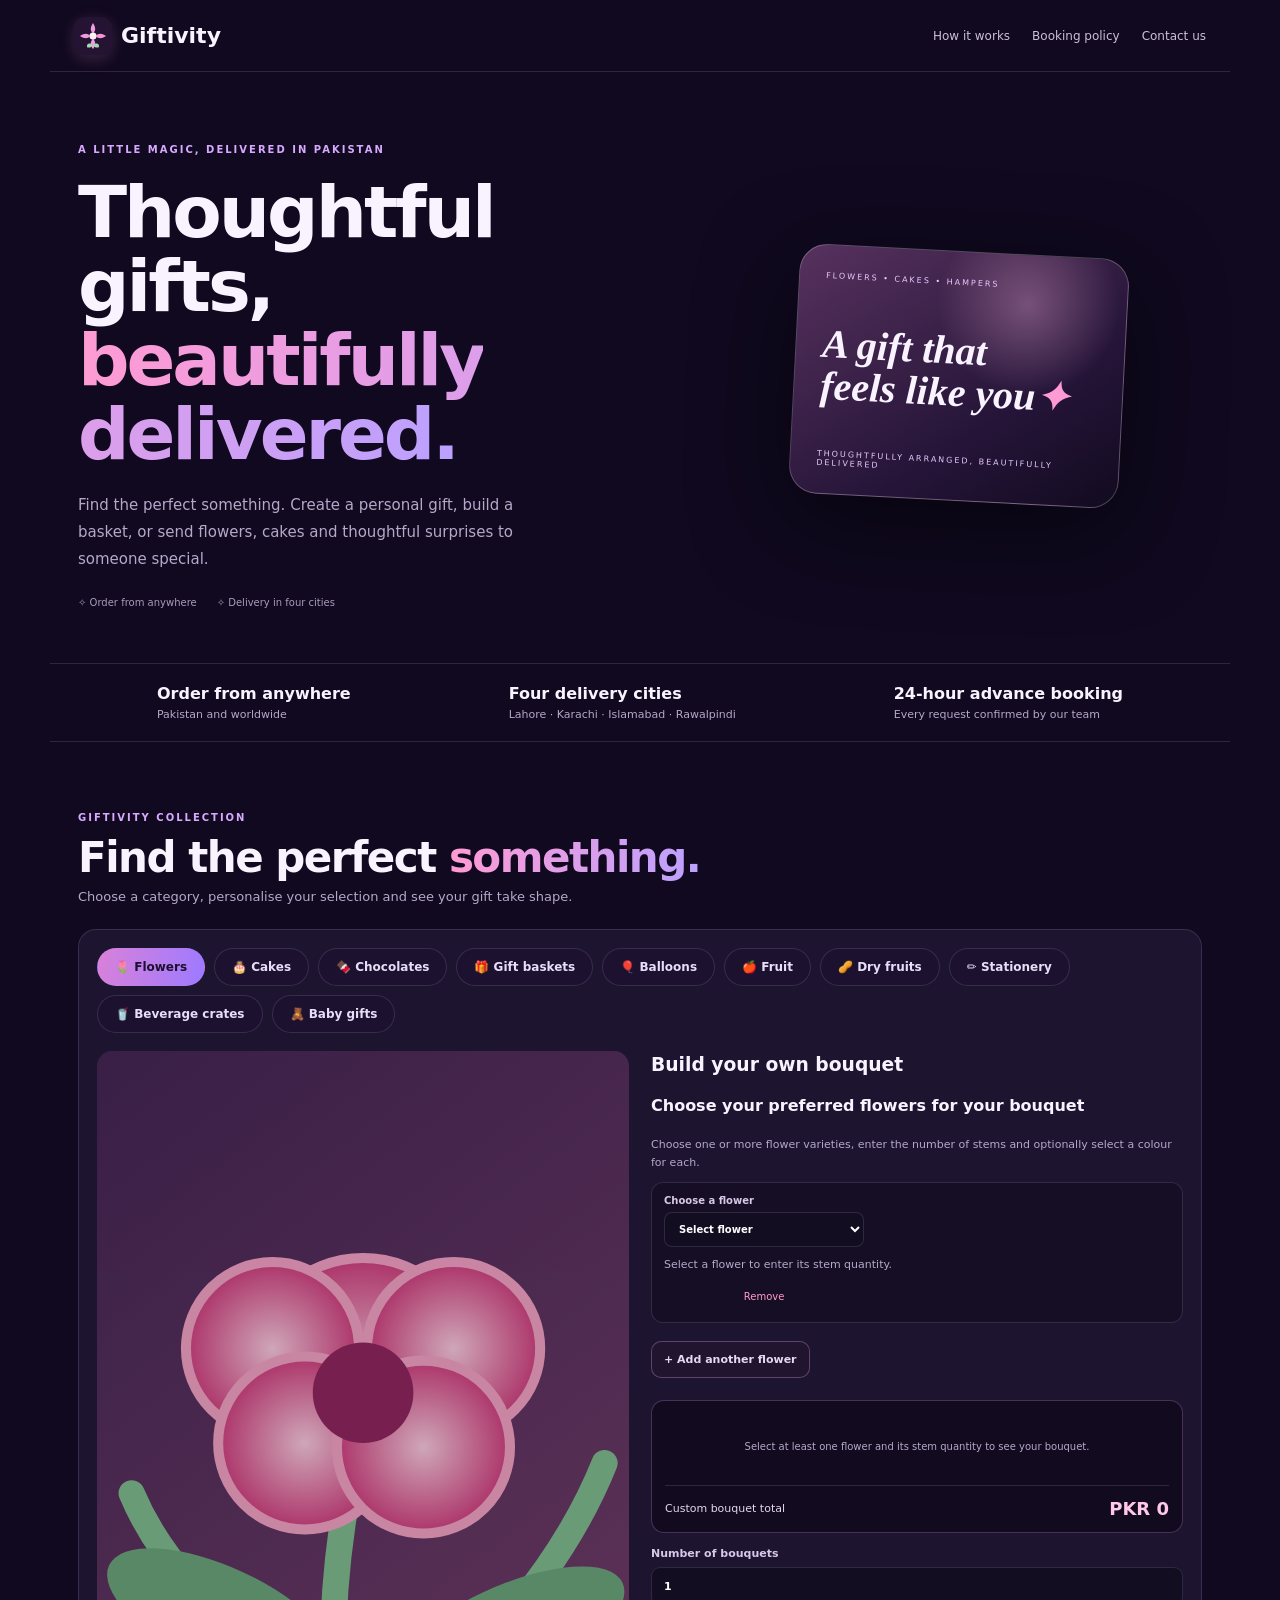
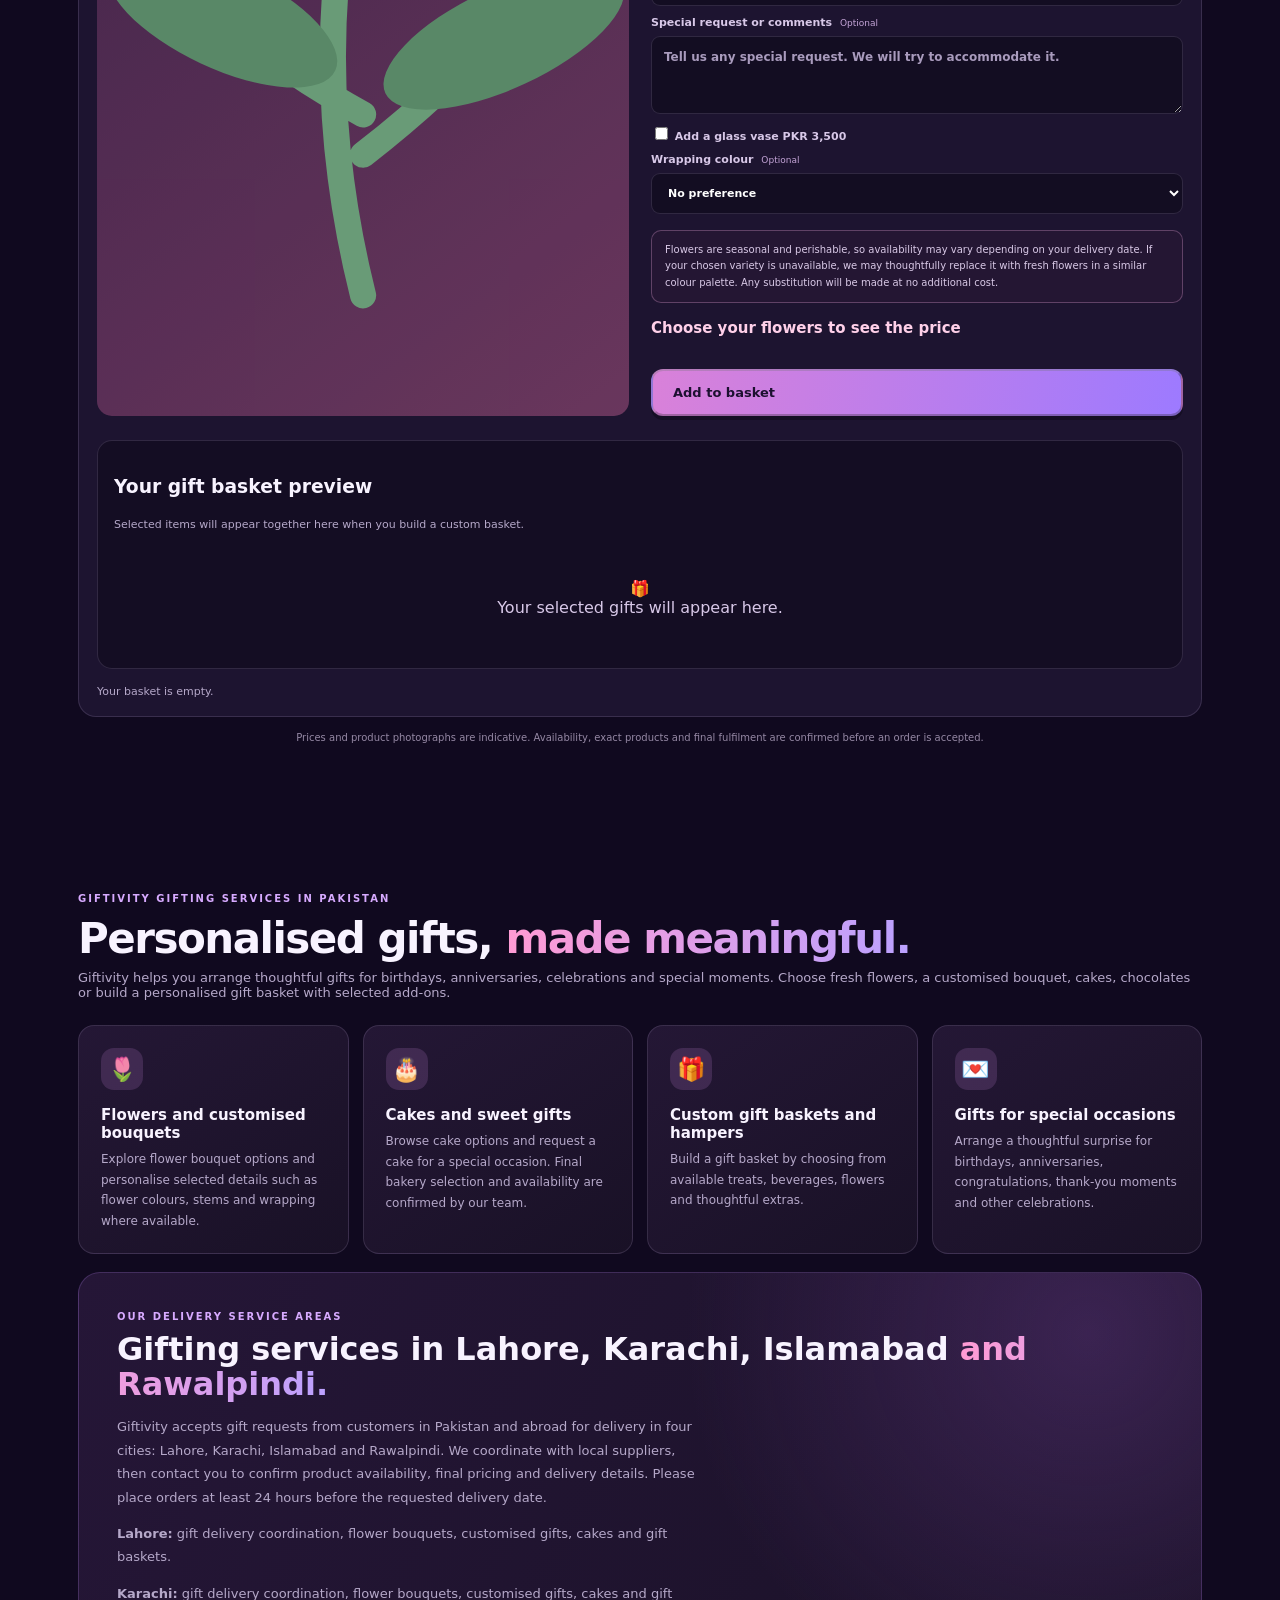
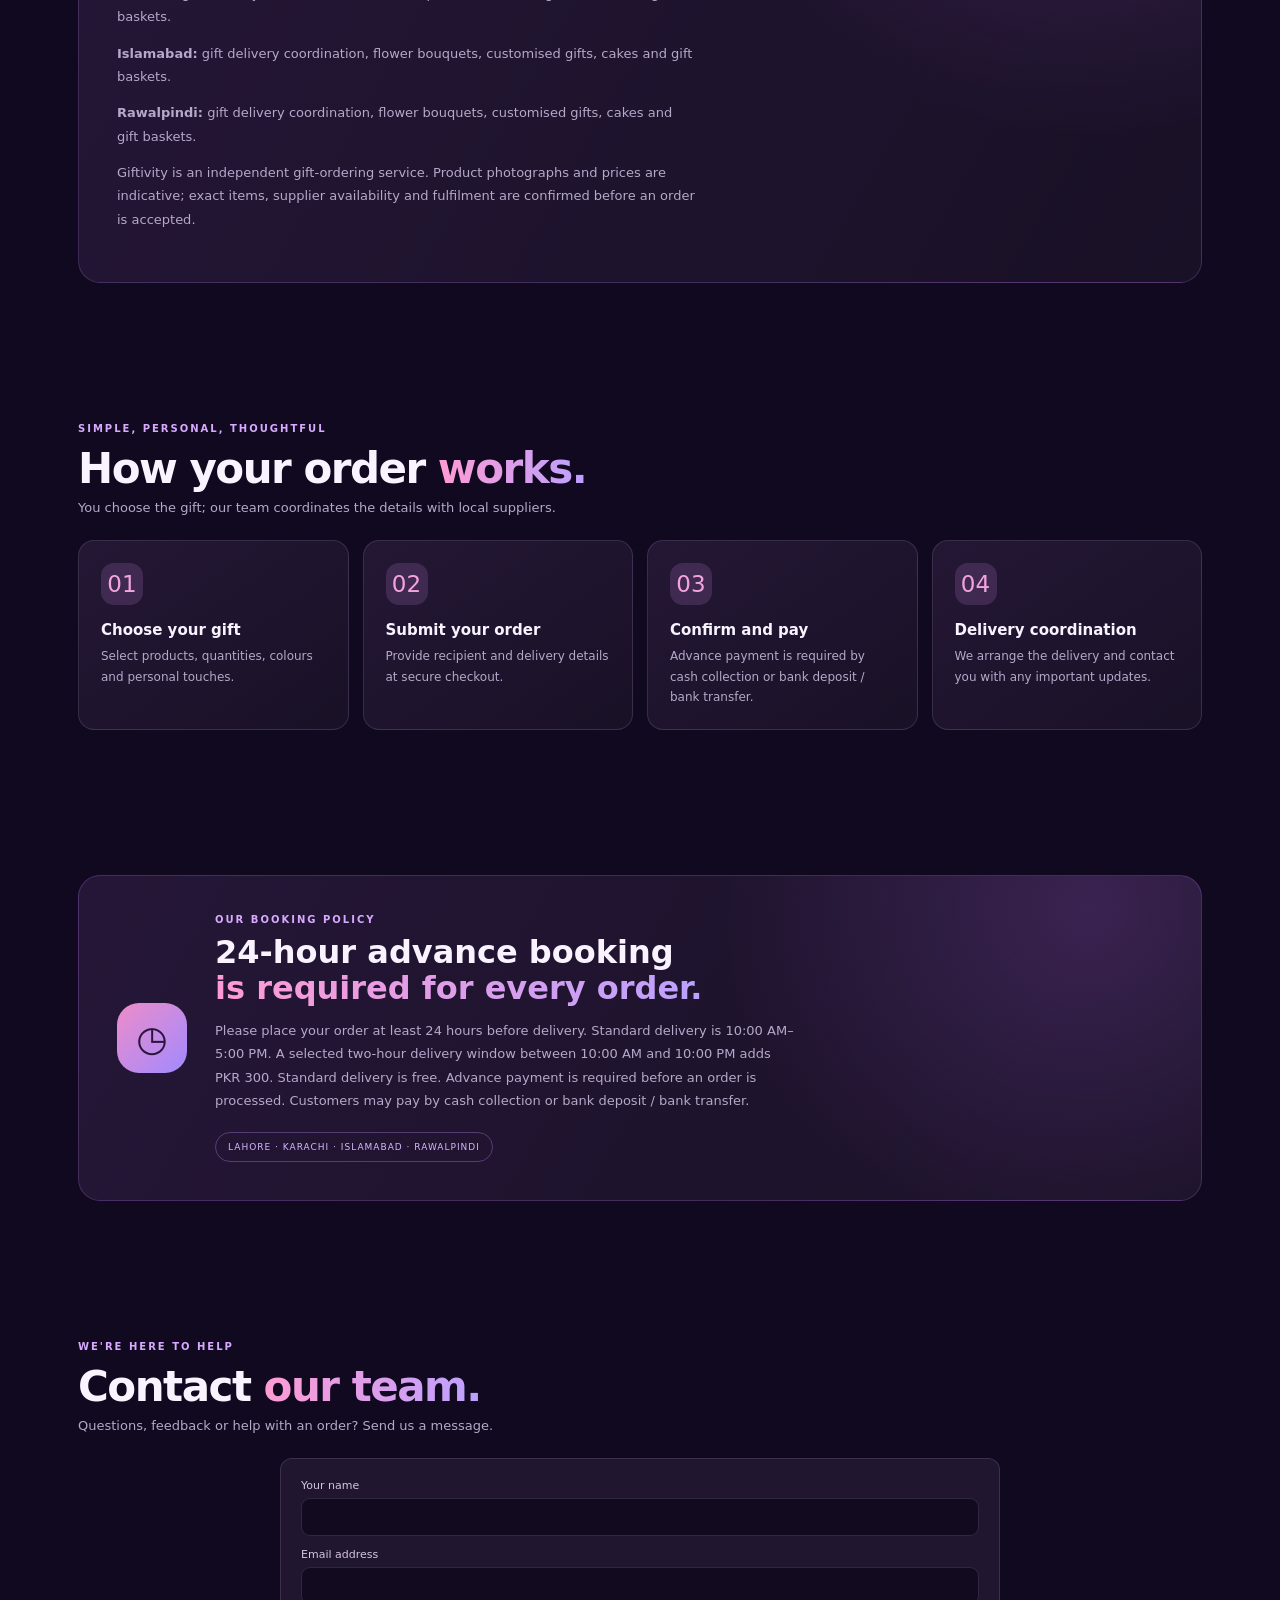
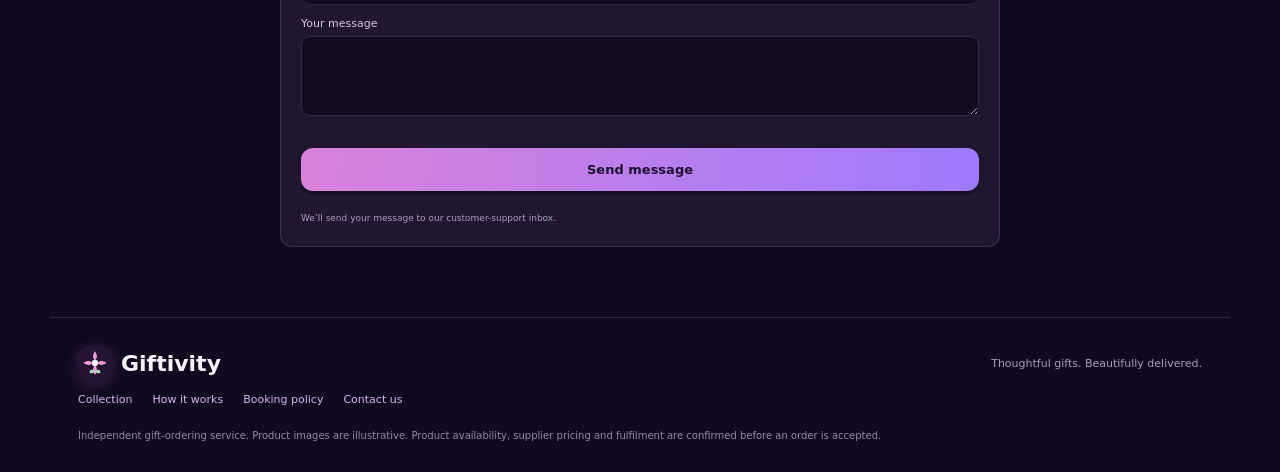
==== commit 19f5ee04: "Update Giftivity booking policy to free standard delivery" ====
--- a/index.html
+++ b/index.html
@@ -52,7 +52,7 @@
 
 <div class="basket-preview-wrap" id="basketPreviewWrap"><h3>Your gift basket preview</h3><p class="muted">Selected items will appear together here when you build a custom basket.</p><div id="basketPreview" class="basket-preview"><div class="basket-preview-empty">🎁<br>Your selected gifts will appear here.</div></div></div><div id="categoryResults" class="category-results"></div></div><p class="data-note">Prices and product photographs are indicative. Availability, exact products and final fulfilment are confirmed before an order is accepted.</p></section>
 <section class="section" id="gift-services"><div class="section-heading"><div><div class="eyebrow">GIFTIVITY GIFTING SERVICES IN PAKISTAN</div><h2>Personalised gifts, <span>made meaningful.</span></h2><p>Giftivity helps you arrange thoughtful gifts for birthdays, anniversaries, celebrations and special moments. Choose fresh flowers, a customised bouquet, cakes, chocolates or build a personalised gift basket with selected add-ons.</p></div></div><div class="feature-grid"><article class="feature-tile"><span>🌷</span><h3>Flowers and customised bouquets</h3><p>Explore flower bouquet options and personalise selected details such as flower colours, stems and wrapping where available.</p></article><article class="feature-tile"><span>🎂</span><h3>Cakes and sweet gifts</h3><p>Browse cake options and request a cake for a special occasion. Final bakery selection and availability are confirmed by our team.</p></article><article class="feature-tile"><span>🎁</span><h3>Custom gift baskets and hampers</h3><p>Build a gift basket by choosing from available treats, beverages, flowers and thoughtful extras.</p></article><article class="feature-tile"><span>💌</span><h3>Gifts for special occasions</h3><p>Arrange a thoughtful surprise for birthdays, anniversaries, congratulations, thank-you moments and other celebrations.</p></article></div><div class="community-card" style="margin-top:18px"><div><div class="eyebrow">OUR DELIVERY SERVICE AREAS</div><h2>Gifting services in Lahore, Karachi, Islamabad <span>and Rawalpindi.</span></h2><p>Giftivity accepts gift requests from customers in Pakistan and abroad for delivery in four cities: Lahore, Karachi, Islamabad and Rawalpindi. We coordinate with local suppliers, then contact you to confirm product availability, final pricing and delivery details. Please place orders at least 24 hours before the requested delivery date.</p><p><strong>Lahore:</strong> gift delivery coordination, flower bouquets, customised gifts, cakes and gift baskets.</p><p><strong>Karachi:</strong> gift delivery coordination, flower bouquets, customised gifts, cakes and gift baskets.</p><p><strong>Islamabad:</strong> gift delivery coordination, flower bouquets, customised gifts, cakes and gift baskets.</p><p><strong>Rawalpindi:</strong> gift delivery coordination, flower bouquets, customised gifts, cakes and gift baskets.</p><p class="muted">Giftivity is an independent gift-ordering service. Product photographs and prices are indicative; exact items, supplier availability and fulfilment are confirmed before an order is accepted.</p></div></section><section class="section" id="how"><div class="section-heading"><div><div class="eyebrow">SIMPLE, PERSONAL, THOUGHTFUL</div><h2>How your order <span>works.</span></h2><p>You choose the gift; our team coordinates the details with local suppliers.</p></div></div><div class="feature-grid"><article class="feature-tile"><span>01</span><h3>Choose your gift</h3><p>Select products, quantities, colours and personal touches.</p></article><article class="feature-tile"><span>02</span><h3>Submit your order</h3><p>Provide recipient and delivery details at secure checkout.</p></article><article class="feature-tile"><span>03</span><h3>Confirm and pay</h3><p>Advance payment is required by cash collection or bank deposit / bank transfer.</p></article><article class="feature-tile"><span>04</span><h3>Delivery coordination</h3><p>We arrange the delivery and contact you with any important updates.</p></article></div></section>
-<section class="section booking-section" id="booking"><div class="community-card"><div class="community-symbol">◷</div><div><div class="eyebrow">OUR BOOKING POLICY</div><h2>24-hour advance booking<br><span>is required for every order.</span></h2><p>Please place your order at least 24 hours before delivery. Standard delivery is 10:00 AM–5:00 PM. A selected two-hour delivery window between 10:00 AM and 10:00 PM adds PKR 300. Standard delivery costs PKR 300 per order. Advance payment is required before an order is processed. Customers may pay by cash collection or bank deposit / bank transfer.</p><span class="coming-soon">LAHORE · KARACHI · ISLAMABAD · RAWALPINDI</span></div></div></section>
+<section class="section booking-section" id="booking"><div class="community-card"><div class="community-symbol">◷</div><div><div class="eyebrow">OUR BOOKING POLICY</div><h2>24-hour advance booking<br><span>is required for every order.</span></h2><p>Please place your order at least 24 hours before delivery. Standard delivery is 10:00 AM–5:00 PM. A selected two-hour delivery window between 10:00 AM and 10:00 PM adds PKR 300. Standard delivery is free. Advance payment is required before an order is processed. Customers may pay by cash collection or bank deposit / bank transfer.</p><span class="coming-soon">LAHORE · KARACHI · ISLAMABAD · RAWALPINDI</span></div></div></section>
 <section class="section" id="contact"><div class="section-heading"><div><div class="eyebrow">WE'RE HERE TO HELP</div><h2>Contact <span>our team.</span></h2><p>Questions, feedback or help with an order? Send us a message.</p></div></div><div class="seller-panel contact-panel"><form id="contactForm" class="sell-form"><label>Your name<input name="name" required maxlength="100"></label><label>Email address<input name="email" type="email" required maxlength="160"></label><label>Your message<textarea name="message" rows="4" required maxlength="2000"></textarea></label><input name="website" class="website-trap" tabindex="-1" autocomplete="off" aria-hidden="true"><button class="primary-btn" type="submit">Send message</button><p id="contactStatus" class="form-note" role="status">We’ll send your message to our customer-support inbox.</p></form></div></section>
 </main><footer><a class="brand" href="#home"><img class="brand-mark" src="/assets/gift-atelier-logo.svg" alt="Giftivity logo"><span>Giftivity</span></a><p>Thoughtful gifts. Beautifully delivered.</p><div class="footer-links"><a href="#shop">Collection</a><a href="#how">How it works</a><a href="#booking">Booking policy</a><a href="#contact">Contact us</a></div><small>Independent gift-ordering service. Product images are illustrative. Product availability, supplier pricing and fulfilment are confirmed before an order is accepted.</small></footer>
 </body></html>
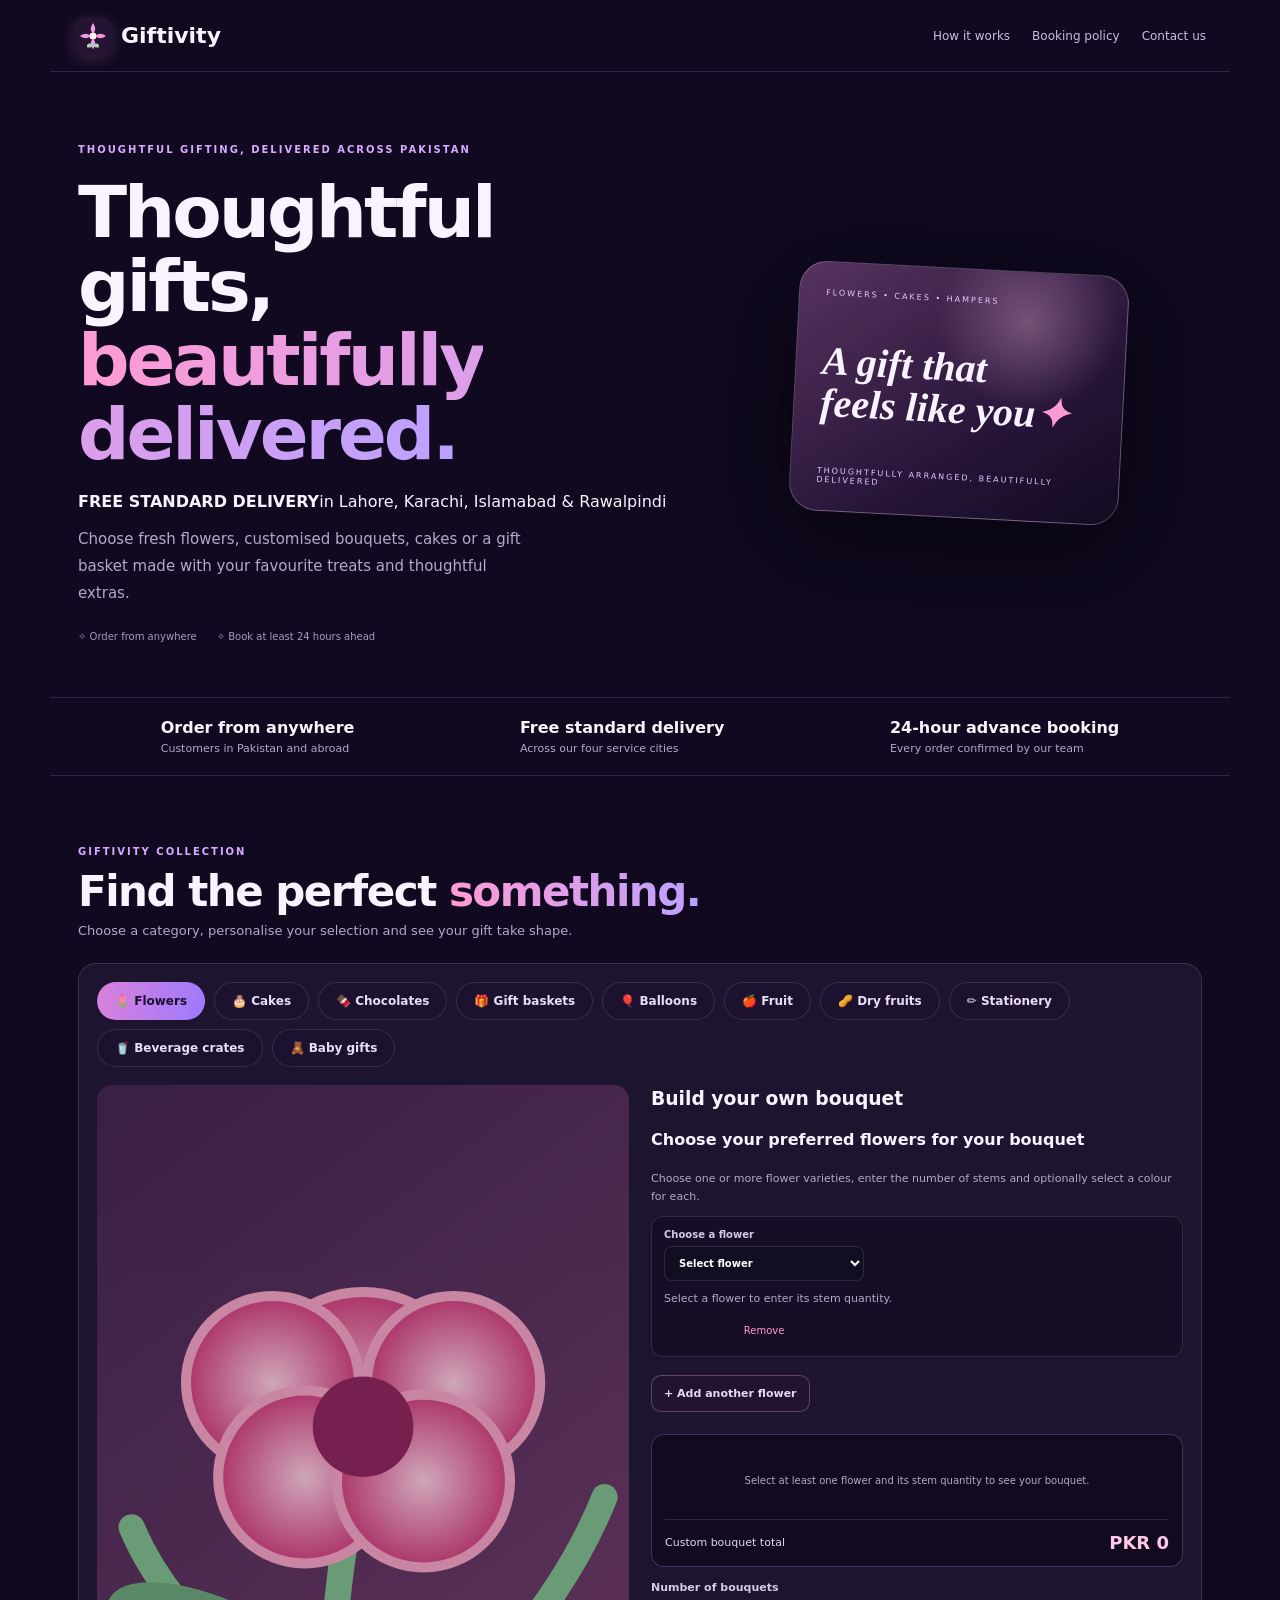
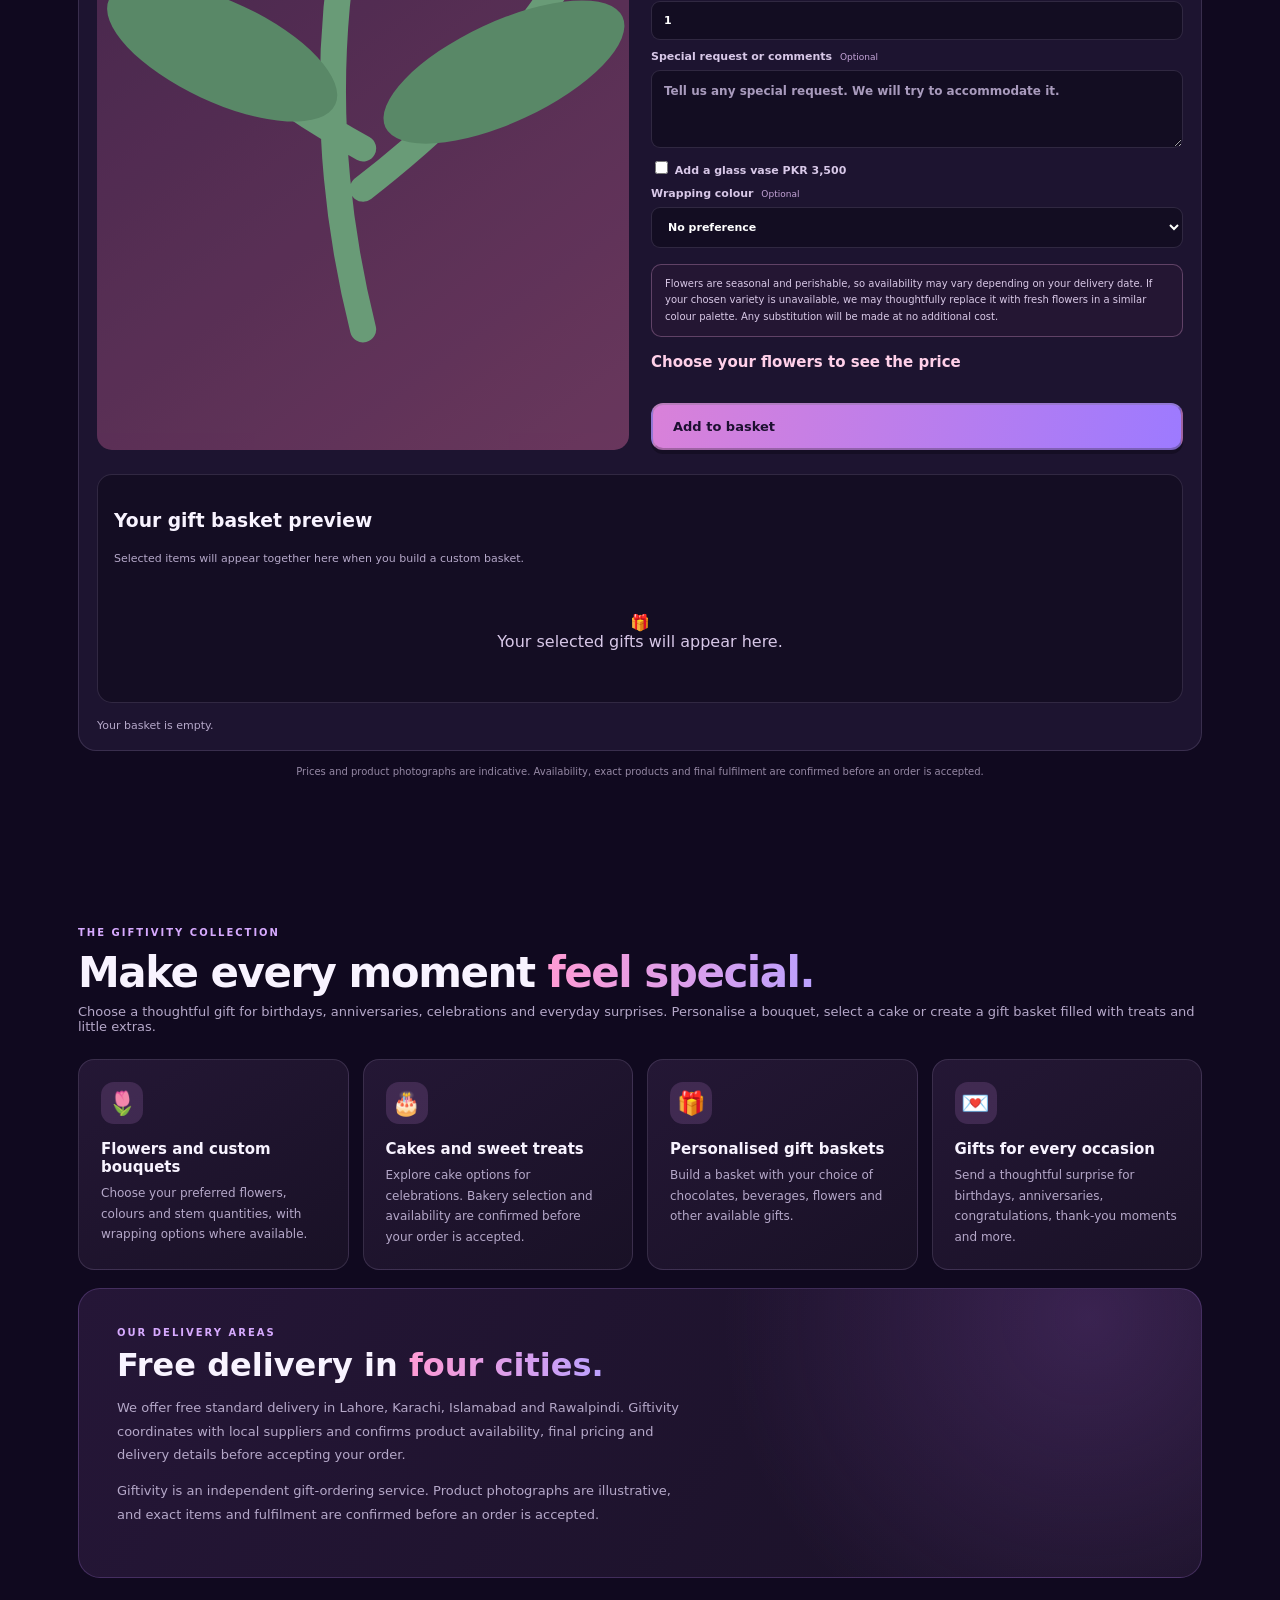
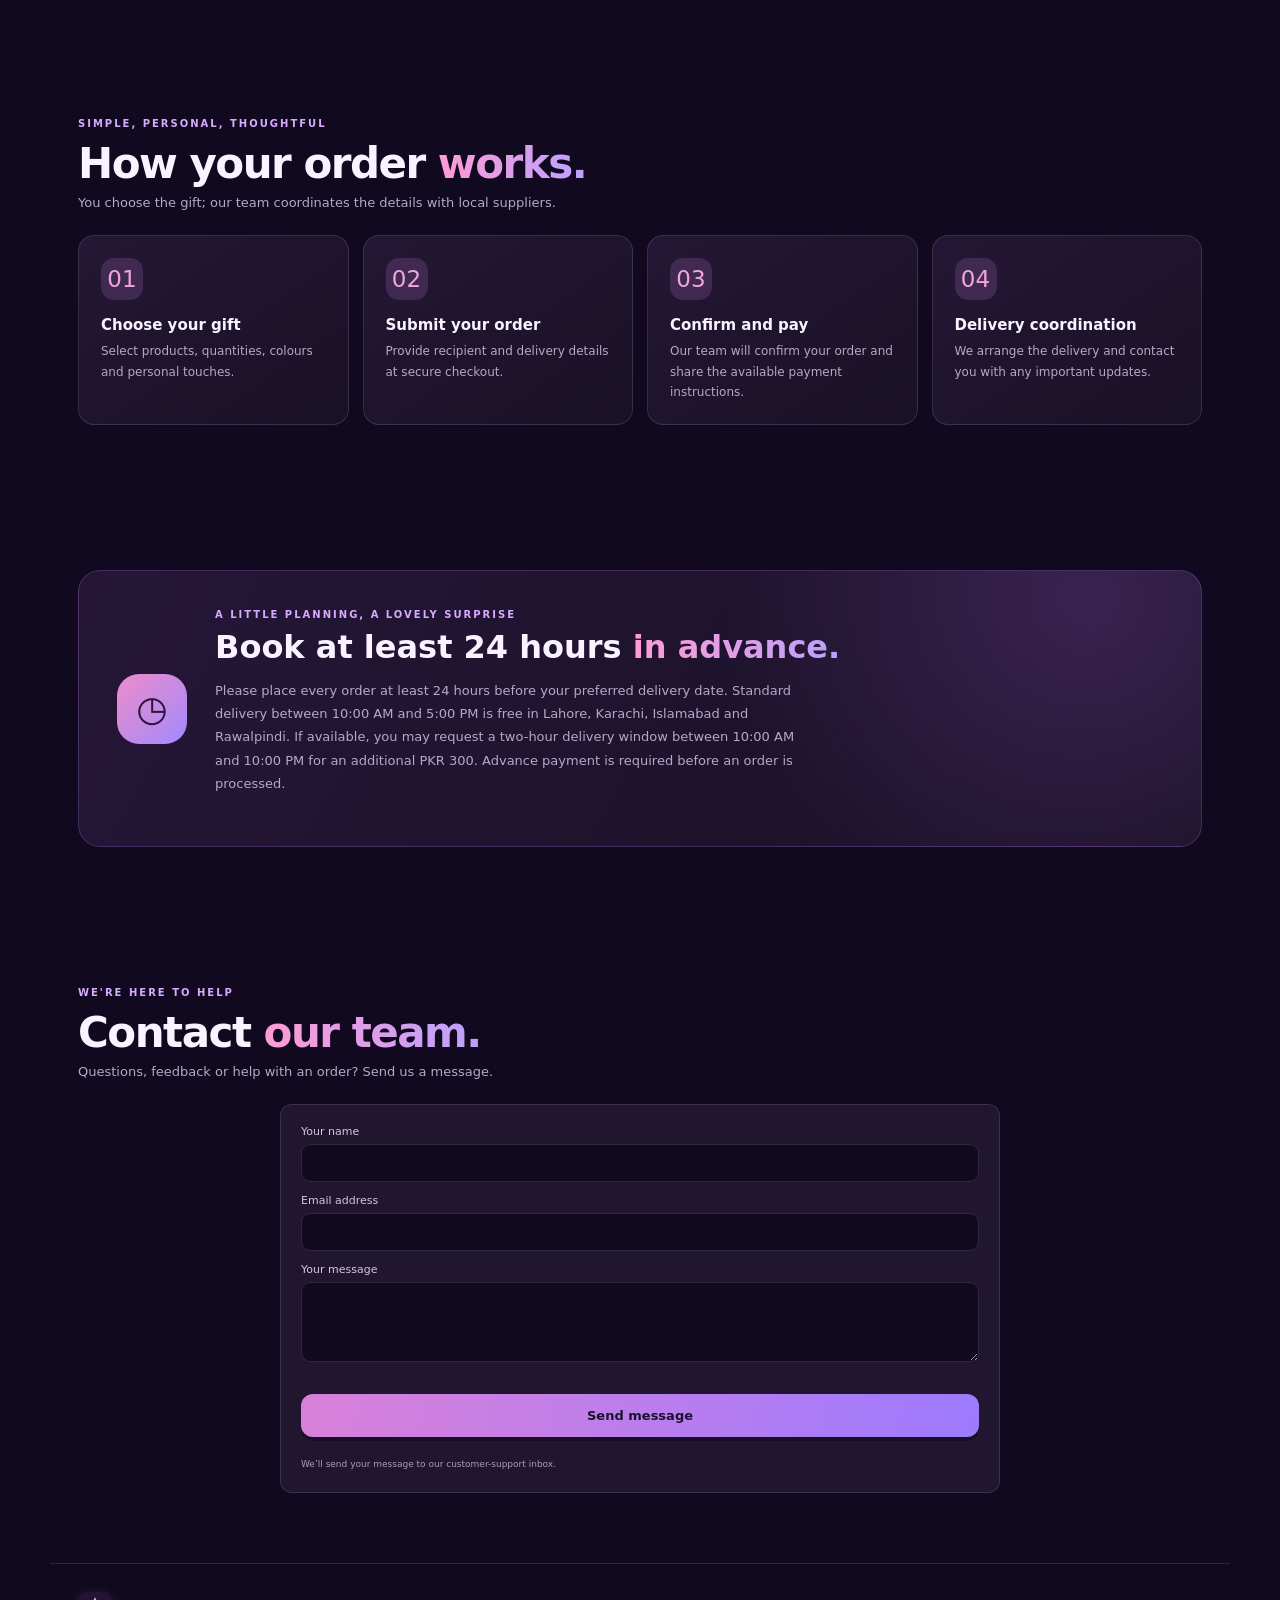
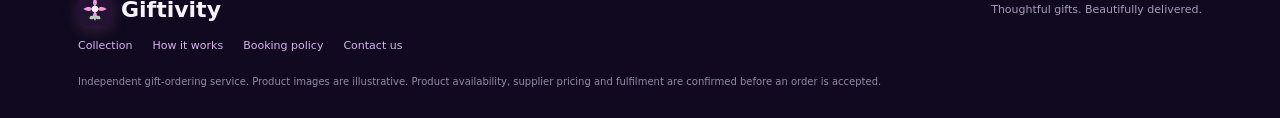
==== commit ee103594: "Improve Giftivity homepage copy and free delivery messaging" ====
--- a/index.html
+++ b/index.html
@@ -43,16 +43,15 @@
 <body><div class="ambient ambient-one"></div><div class="ambient ambient-two"></div>
 <header class="topbar"><a class="brand" href="#home"><img class="brand-mark" src="/assets/gift-atelier-logo.svg" alt="Giftivity logo"><span>Giftivity</span></a><nav><a href="#how">How it works</a><a href="#booking">Booking policy</a><a href="#contact">Contact us</a></nav></header>
 <main id="home">
-<section class="hero gift-hero"><div class="hero-copy"><div class="eyebrow">A LITTLE MAGIC, DELIVERED IN PAKISTAN</div><h1>Thoughtful gifts,<br><span>beautifully delivered.</span></h1><p>Find the perfect something. Create a personal gift, build a basket, or send flowers, cakes and thoughtful surprises to someone special.</p><div class="hero-notes"><span>✧ Order from anywhere</span><span>✧ Delivery in four cities</span></div></div><div class="hero-art"><div class="hero-visual"><div class="visual-ribbon">FLOWERS • CAKES • HAMPERS</div><div class="visual-title">A gift that<br>feels like you<span>✦</span></div><div class="visual-foot">THOUGHTFULLY ARRANGED, BEAUTIFULLY DELIVERED</div></div></div></section>
-<section class="stats-strip"><div><strong>Order from anywhere</strong><span>Pakistan and worldwide</span></div><div><strong>Four delivery cities</strong><span>Lahore · Karachi · Islamabad · Rawalpindi</span></div><div><strong>24-hour advance booking</strong><span>Every request confirmed by our team</span></div></section>
+<section class="hero gift-hero"><div class="hero-copy"><div class="eyebrow">THOUGHTFUL GIFTING, DELIVERED ACROSS PAKISTAN</div><h1>Thoughtful gifts,<br><span>beautifully delivered.</span></h1><div class="free-delivery-banner"><strong>FREE STANDARD DELIVERY</strong><span>in Lahore, Karachi, Islamabad &amp; Rawalpindi</span></div><p>Choose fresh flowers, customised bouquets, cakes or a gift basket made with your favourite treats and thoughtful extras.</p><div class="hero-notes"><span>✧ Order from anywhere</span><span>✧ Book at least 24 hours ahead</span></div></div><div class="hero-art"><div class="hero-visual"><div class="visual-ribbon">FLOWERS • CAKES • HAMPERS</div><div class="visual-title">A gift that<br>feels like you<span>✦</span></div><div class="visual-foot">THOUGHTFULLY ARRANGED, BEAUTIFULLY DELIVERED</div></div></div></section>
+<section class="stats-strip"><div><strong>Order from anywhere</strong><span>Customers in Pakistan and abroad</span></div><div><strong>Free standard delivery</strong><span>Across our four service cities</span></div><div><strong>24-hour advance booking</strong><span>Every order confirmed by our team</span></div></section>
 <section class="section live-section" id="shop"><div class="section-heading"><div><div class="eyebrow">GIFTIVITY COLLECTION</div><h2>Find the perfect <span>something.</span></h2><p>Choose a category, personalise your selection and see your gift take shape.</p></div></div>
 <div class="guided-shop"><div class="category-pills" id="categoryPills">
 <button type="button" class="category-choice active" data-category="flowers">🌷 Flowers</button><button type="button" class="category-choice" data-category="cakes">🎂 Cakes</button><button type="button" class="category-choice" data-category="chocolates">🍫 Chocolates</button><button type="button" class="category-choice" data-category="baskets">🎁 Gift baskets</button><button type="button" class="category-choice" data-category="balloons">🎈 Balloons</button><button type="button" class="category-choice" data-category="fruit">🍎 Fruit</button><button type="button" class="category-choice" data-category="dryfruit">🥜 Dry fruits</button><button type="button" class="category-choice" data-category="stationery">✏️ Stationery</button><button type="button" class="category-choice" data-category="beverages">🥤 Beverage crates</button><button type="button" class="category-choice" data-category="baby">🧸 Baby gifts</button>
 </div><div class="guided-shop-layout"><div class="guided-visual" id="categoryVisual"><img src="https://upload.wikimedia.org/wikipedia/commons/8/85/Rose_Bouquet_%28Unsplash%29.jpg" alt="Flower bouquet"><span>🌷</span><b>Fresh flowers, thoughtfully arranged</b></div><div class="guided-options"><div id="categoryOptions"></div><div class="selection-price" id="selectionPrice">Choose an option to see its price</div><button type="button" class="primary-btn" id="addCategoryItem" disabled>Add to basket</button></div></div>
 
 <div class="basket-preview-wrap" id="basketPreviewWrap"><h3>Your gift basket preview</h3><p class="muted">Selected items will appear together here when you build a custom basket.</p><div id="basketPreview" class="basket-preview"><div class="basket-preview-empty">🎁<br>Your selected gifts will appear here.</div></div></div><div id="categoryResults" class="category-results"></div></div><p class="data-note">Prices and product photographs are indicative. Availability, exact products and final fulfilment are confirmed before an order is accepted.</p></section>
-<section class="section" id="gift-services"><div class="section-heading"><div><div class="eyebrow">GIFTIVITY GIFTING SERVICES IN PAKISTAN</div><h2>Personalised gifts, <span>made meaningful.</span></h2><p>Giftivity helps you arrange thoughtful gifts for birthdays, anniversaries, celebrations and special moments. Choose fresh flowers, a customised bouquet, cakes, chocolates or build a personalised gift basket with selected add-ons.</p></div></div><div class="feature-grid"><article class="feature-tile"><span>🌷</span><h3>Flowers and customised bouquets</h3><p>Explore flower bouquet options and personalise selected details such as flower colours, stems and wrapping where available.</p></article><article class="feature-tile"><span>🎂</span><h3>Cakes and sweet gifts</h3><p>Browse cake options and request a cake for a special occasion. Final bakery selection and availability are confirmed by our team.</p></article><article class="feature-tile"><span>🎁</span><h3>Custom gift baskets and hampers</h3><p>Build a gift basket by choosing from available treats, beverages, flowers and thoughtful extras.</p></article><article class="feature-tile"><span>💌</span><h3>Gifts for special occasions</h3><p>Arrange a thoughtful surprise for birthdays, anniversaries, congratulations, thank-you moments and other celebrations.</p></article></div><div class="community-card" style="margin-top:18px"><div><div class="eyebrow">OUR DELIVERY SERVICE AREAS</div><h2>Gifting services in Lahore, Karachi, Islamabad <span>and Rawalpindi.</span></h2><p>Giftivity accepts gift requests from customers in Pakistan and abroad for delivery in four cities: Lahore, Karachi, Islamabad and Rawalpindi. We coordinate with local suppliers, then contact you to confirm product availability, final pricing and delivery details. Please place orders at least 24 hours before the requested delivery date.</p><p><strong>Lahore:</strong> gift delivery coordination, flower bouquets, customised gifts, cakes and gift baskets.</p><p><strong>Karachi:</strong> gift delivery coordination, flower bouquets, customised gifts, cakes and gift baskets.</p><p><strong>Islamabad:</strong> gift delivery coordination, flower bouquets, customised gifts, cakes and gift baskets.</p><p><strong>Rawalpindi:</strong> gift delivery coordination, flower bouquets, customised gifts, cakes and gift baskets.</p><p class="muted">Giftivity is an independent gift-ordering service. Product photographs and prices are indicative; exact items, supplier availability and fulfilment are confirmed before an order is accepted.</p></div></section><section class="section" id="how"><div class="section-heading"><div><div class="eyebrow">SIMPLE, PERSONAL, THOUGHTFUL</div><h2>How your order <span>works.</span></h2><p>You choose the gift; our team coordinates the details with local suppliers.</p></div></div><div class="feature-grid"><article class="feature-tile"><span>01</span><h3>Choose your gift</h3><p>Select products, quantities, colours and personal touches.</p></article><article class="feature-tile"><span>02</span><h3>Submit your order</h3><p>Provide recipient and delivery details at secure checkout.</p></article><article class="feature-tile"><span>03</span><h3>Confirm and pay</h3><p>Advance payment is required by cash collection or bank deposit / bank transfer.</p></article><article class="feature-tile"><span>04</span><h3>Delivery coordination</h3><p>We arrange the delivery and contact you with any important updates.</p></article></div></section>
-<section class="section booking-section" id="booking"><div class="community-card"><div class="community-symbol">◷</div><div><div class="eyebrow">OUR BOOKING POLICY</div><h2>24-hour advance booking<br><span>is required for every order.</span></h2><p>Please place your order at least 24 hours before delivery. Standard delivery is 10:00 AM–5:00 PM. A selected two-hour delivery window between 10:00 AM and 10:00 PM adds PKR 300. Standard delivery is free. Advance payment is required before an order is processed. Customers may pay by cash collection or bank deposit / bank transfer.</p><span class="coming-soon">LAHORE · KARACHI · ISLAMABAD · RAWALPINDI</span></div></div></section>
-<section class="section" id="contact"><div class="section-heading"><div><div class="eyebrow">WE'RE HERE TO HELP</div><h2>Contact <span>our team.</span></h2><p>Questions, feedback or help with an order? Send us a message.</p></div></div><div class="seller-panel contact-panel"><form id="contactForm" class="sell-form"><label>Your name<input name="name" required maxlength="100"></label><label>Email address<input name="email" type="email" required maxlength="160"></label><label>Your message<textarea name="message" rows="4" required maxlength="2000"></textarea></label><input name="website" class="website-trap" tabindex="-1" autocomplete="off" aria-hidden="true"><button class="primary-btn" type="submit">Send message</button><p id="contactStatus" class="form-note" role="status">We’ll send your message to our customer-support inbox.</p></form></div></section>
+<section class="section" id="gift-services"><div class="section-heading"><div><div class="eyebrow">THE GIFTIVITY COLLECTION</div><h2>Make every moment <span>feel special.</span></h2><p>Choose a thoughtful gift for birthdays, anniversaries, celebrations and everyday surprises. Personalise a bouquet, select a cake or create a gift basket filled with treats and little extras.</p></div></div><div class="feature-grid"><article class="feature-tile"><span>🌷</span><h3>Flowers and custom bouquets</h3><p>Choose your preferred flowers, colours and stem quantities, with wrapping options where available.</p></article><article class="feature-tile"><span>🎂</span><h3>Cakes and sweet treats</h3><p>Explore cake options for celebrations. Bakery selection and availability are confirmed before your order is accepted.</p></article><article class="feature-tile"><span>🎁</span><h3>Personalised gift baskets</h3><p>Build a basket with your choice of chocolates, beverages, flowers and other available gifts.</p></article><article class="feature-tile"><span>💌</span><h3>Gifts for every occasion</h3><p>Send a thoughtful surprise for birthdays, anniversaries, congratulations, thank-you moments and more.</p></article></div><div class="community-card" style="margin-top:18px"><div><div class="eyebrow">OUR DELIVERY AREAS</div><h2>Free delivery in <span>four cities.</span></h2><p>We offer free standard delivery in Lahore, Karachi, Islamabad and Rawalpindi. Giftivity coordinates with local suppliers and confirms product availability, final pricing and delivery details before accepting your order.</p><p class="muted">Giftivity is an independent gift-ordering service. Product photographs are illustrative, and exact items and fulfilment are confirmed before an order is accepted.</p></div></div></section><section class="section" id="how"><div class="section-heading"><div><div class="eyebrow">SIMPLE, PERSONAL, THOUGHTFUL</div><h2>How your order <span>works.</span></h2><p>You choose the gift; our team coordinates the details with local suppliers.</p></div></div><div class="feature-grid"><article class="feature-tile"><span>01</span><h3>Choose your gift</h3><p>Select products, quantities, colours and personal touches.</p></article><article class="feature-tile"><span>02</span><h3>Submit your order</h3><p>Provide recipient and delivery details at secure checkout.</p></article><article class="feature-tile"><span>03</span><h3>Confirm and pay</h3><p>Our team will confirm your order and share the available payment instructions.</p></article><article class="feature-tile"><span>04</span><h3>Delivery coordination</h3><p>We arrange the delivery and contact you with any important updates.</p></article></div></section>
+<section class="section booking-section" id="booking"><div class="community-card"><div class="community-symbol">◷</div><div><div class="eyebrow">A LITTLE PLANNING, A LOVELY SURPRISE</div><h2>Book at least 24 hours <span>in advance.</span></h2><p>Please place every order at least 24 hours before your preferred delivery date. Standard delivery between 10:00 AM and 5:00 PM is free in Lahore, Karachi, Islamabad and Rawalpindi. If available, you may request a two-hour delivery window between 10:00 AM and 10:00 PM for an additional PKR 300. Advance payment is required before an order is processed.</p></div></div></section><section class="section" id="contact"><div class="section-heading"><div><div class="eyebrow">WE'RE HERE TO HELP</div><h2>Contact <span>our team.</span></h2><p>Questions, feedback or help with an order? Send us a message.</p></div></div><div class="seller-panel contact-panel"><form id="contactForm" class="sell-form"><label>Your name<input name="name" required maxlength="100"></label><label>Email address<input name="email" type="email" required maxlength="160"></label><label>Your message<textarea name="message" rows="4" required maxlength="2000"></textarea></label><input name="website" class="website-trap" tabindex="-1" autocomplete="off" aria-hidden="true"><button class="primary-btn" type="submit">Send message</button><p id="contactStatus" class="form-note" role="status">We’ll send your message to our customer-support inbox.</p></form></div></section>
 </main><footer><a class="brand" href="#home"><img class="brand-mark" src="/assets/gift-atelier-logo.svg" alt="Giftivity logo"><span>Giftivity</span></a><p>Thoughtful gifts. Beautifully delivered.</p><div class="footer-links"><a href="#shop">Collection</a><a href="#how">How it works</a><a href="#booking">Booking policy</a><a href="#contact">Contact us</a></div><small>Independent gift-ordering service. Product images are illustrative. Product availability, supplier pricing and fulfilment are confirmed before an order is accepted.</small></footer>
 </body></html>
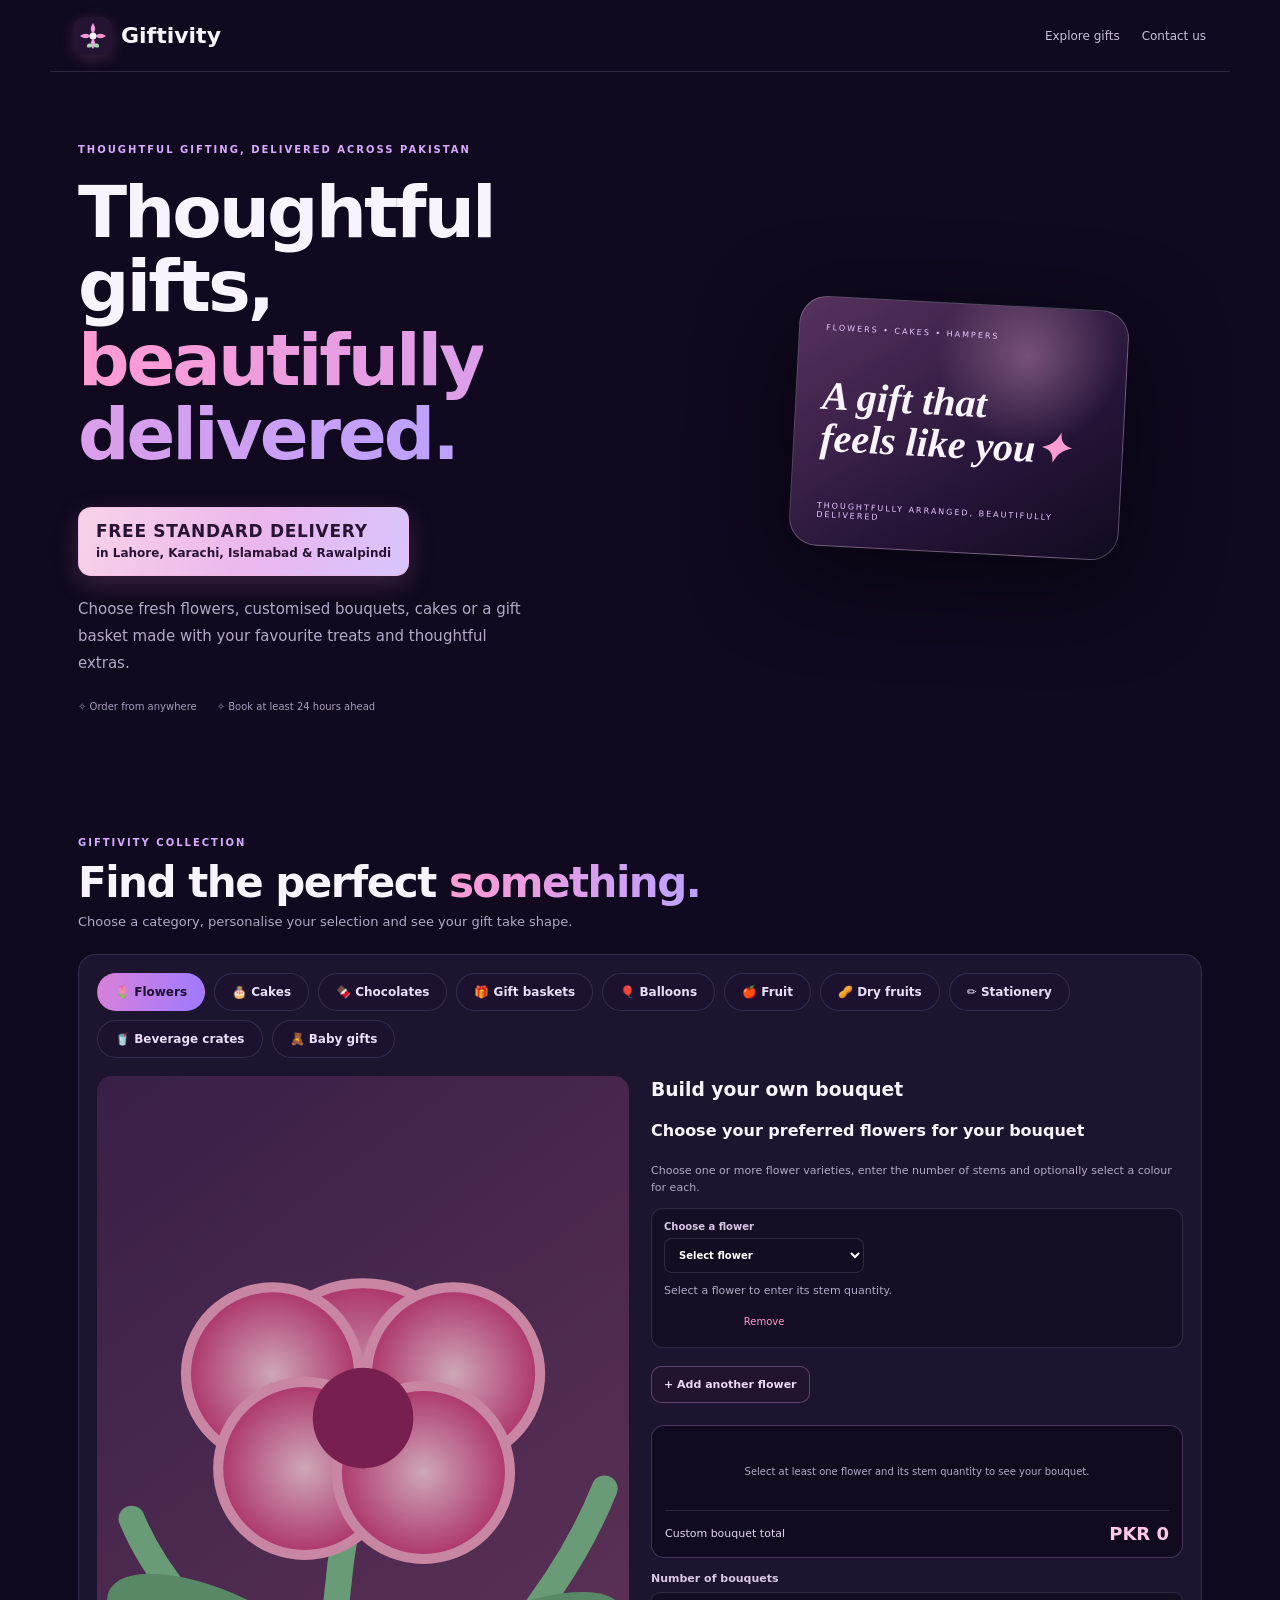
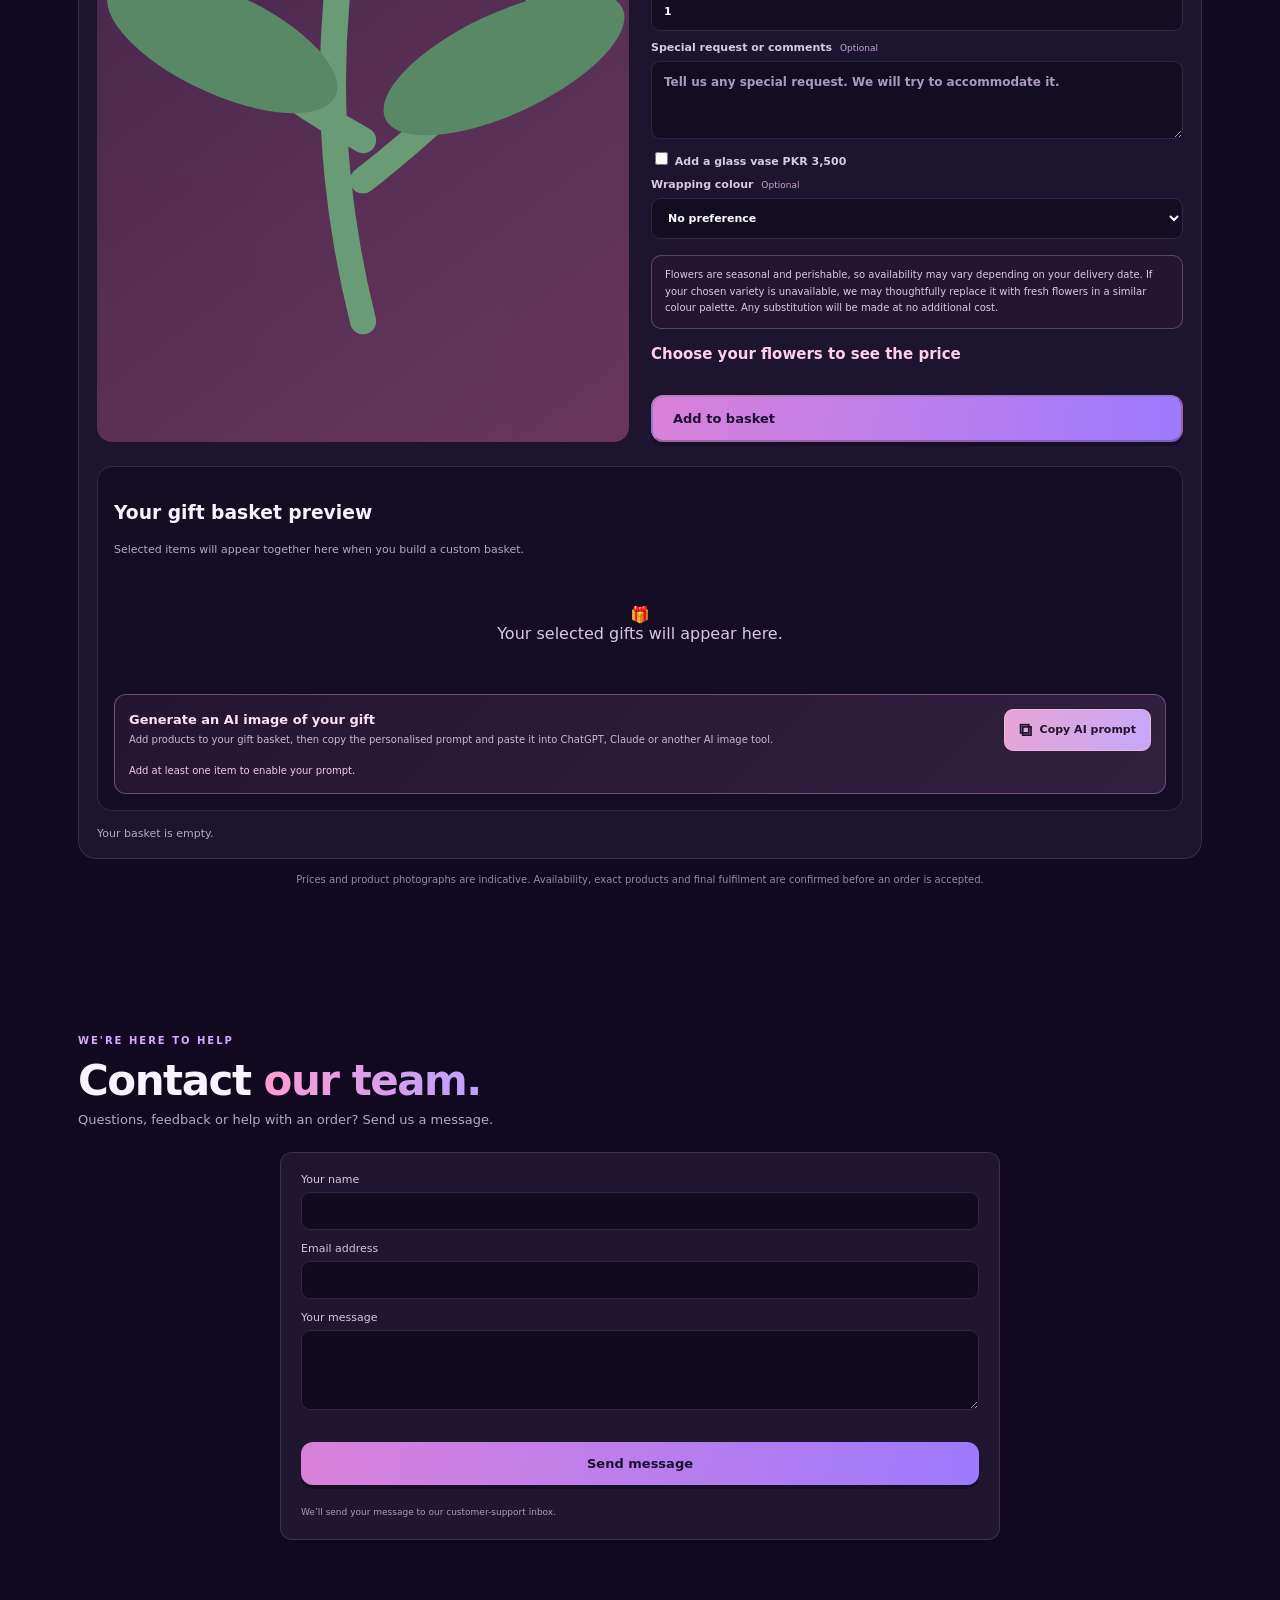
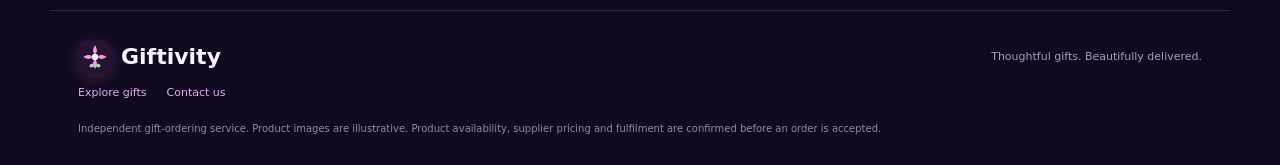
==== commit 9971f83c: "Simplify Giftivity homepage and show AI prompt in basket preview" ====
--- a/index.html
+++ b/index.html
@@ -41,17 +41,17 @@
 }
 </script></head>
 <body><div class="ambient ambient-one"></div><div class="ambient ambient-two"></div>
-<header class="topbar"><a class="brand" href="#home"><img class="brand-mark" src="/assets/gift-atelier-logo.svg" alt="Giftivity logo"><span>Giftivity</span></a><nav><a href="#how">How it works</a><a href="#booking">Booking policy</a><a href="#contact">Contact us</a></nav></header>
+<header class="topbar"><a class="brand" href="#home"><img class="brand-mark" src="/assets/gift-atelier-logo.svg" alt="Giftivity logo"><span>Giftivity</span></a><nav><a href="#shop">Explore gifts</a><a href="#contact">Contact us</a></nav></header>
 <main id="home">
 <section class="hero gift-hero"><div class="hero-copy"><div class="eyebrow">THOUGHTFUL GIFTING, DELIVERED ACROSS PAKISTAN</div><h1>Thoughtful gifts,<br><span>beautifully delivered.</span></h1><div class="free-delivery-banner"><strong>FREE STANDARD DELIVERY</strong><span>in Lahore, Karachi, Islamabad &amp; Rawalpindi</span></div><p>Choose fresh flowers, customised bouquets, cakes or a gift basket made with your favourite treats and thoughtful extras.</p><div class="hero-notes"><span>✧ Order from anywhere</span><span>✧ Book at least 24 hours ahead</span></div></div><div class="hero-art"><div class="hero-visual"><div class="visual-ribbon">FLOWERS • CAKES • HAMPERS</div><div class="visual-title">A gift that<br>feels like you<span>✦</span></div><div class="visual-foot">THOUGHTFULLY ARRANGED, BEAUTIFULLY DELIVERED</div></div></div></section>
-<section class="stats-strip"><div><strong>Order from anywhere</strong><span>Customers in Pakistan and abroad</span></div><div><strong>Free standard delivery</strong><span>Across our four service cities</span></div><div><strong>24-hour advance booking</strong><span>Every order confirmed by our team</span></div></section>
+
 <section class="section live-section" id="shop"><div class="section-heading"><div><div class="eyebrow">GIFTIVITY COLLECTION</div><h2>Find the perfect <span>something.</span></h2><p>Choose a category, personalise your selection and see your gift take shape.</p></div></div>
 <div class="guided-shop"><div class="category-pills" id="categoryPills">
 <button type="button" class="category-choice active" data-category="flowers">🌷 Flowers</button><button type="button" class="category-choice" data-category="cakes">🎂 Cakes</button><button type="button" class="category-choice" data-category="chocolates">🍫 Chocolates</button><button type="button" class="category-choice" data-category="baskets">🎁 Gift baskets</button><button type="button" class="category-choice" data-category="balloons">🎈 Balloons</button><button type="button" class="category-choice" data-category="fruit">🍎 Fruit</button><button type="button" class="category-choice" data-category="dryfruit">🥜 Dry fruits</button><button type="button" class="category-choice" data-category="stationery">✏️ Stationery</button><button type="button" class="category-choice" data-category="beverages">🥤 Beverage crates</button><button type="button" class="category-choice" data-category="baby">🧸 Baby gifts</button>
 </div><div class="guided-shop-layout"><div class="guided-visual" id="categoryVisual"><img src="https://upload.wikimedia.org/wikipedia/commons/8/85/Rose_Bouquet_%28Unsplash%29.jpg" alt="Flower bouquet"><span>🌷</span><b>Fresh flowers, thoughtfully arranged</b></div><div class="guided-options"><div id="categoryOptions"></div><div class="selection-price" id="selectionPrice">Choose an option to see its price</div><button type="button" class="primary-btn" id="addCategoryItem" disabled>Add to basket</button></div></div>
 
-<div class="basket-preview-wrap" id="basketPreviewWrap"><h3>Your gift basket preview</h3><p class="muted">Selected items will appear together here when you build a custom basket.</p><div id="basketPreview" class="basket-preview"><div class="basket-preview-empty">🎁<br>Your selected gifts will appear here.</div></div></div><div id="categoryResults" class="category-results"></div></div><p class="data-note">Prices and product photographs are indicative. Availability, exact products and final fulfilment are confirmed before an order is accepted.</p></section>
-<section class="section" id="gift-services"><div class="section-heading"><div><div class="eyebrow">THE GIFTIVITY COLLECTION</div><h2>Make every moment <span>feel special.</span></h2><p>Choose a thoughtful gift for birthdays, anniversaries, celebrations and everyday surprises. Personalise a bouquet, select a cake or create a gift basket filled with treats and little extras.</p></div></div><div class="feature-grid"><article class="feature-tile"><span>🌷</span><h3>Flowers and custom bouquets</h3><p>Choose your preferred flowers, colours and stem quantities, with wrapping options where available.</p></article><article class="feature-tile"><span>🎂</span><h3>Cakes and sweet treats</h3><p>Explore cake options for celebrations. Bakery selection and availability are confirmed before your order is accepted.</p></article><article class="feature-tile"><span>🎁</span><h3>Personalised gift baskets</h3><p>Build a basket with your choice of chocolates, beverages, flowers and other available gifts.</p></article><article class="feature-tile"><span>💌</span><h3>Gifts for every occasion</h3><p>Send a thoughtful surprise for birthdays, anniversaries, congratulations, thank-you moments and more.</p></article></div><div class="community-card" style="margin-top:18px"><div><div class="eyebrow">OUR DELIVERY AREAS</div><h2>Free delivery in <span>four cities.</span></h2><p>We offer free standard delivery in Lahore, Karachi, Islamabad and Rawalpindi. Giftivity coordinates with local suppliers and confirms product availability, final pricing and delivery details before accepting your order.</p><p class="muted">Giftivity is an independent gift-ordering service. Product photographs are illustrative, and exact items and fulfilment are confirmed before an order is accepted.</p></div></div></section><section class="section" id="how"><div class="section-heading"><div><div class="eyebrow">SIMPLE, PERSONAL, THOUGHTFUL</div><h2>How your order <span>works.</span></h2><p>You choose the gift; our team coordinates the details with local suppliers.</p></div></div><div class="feature-grid"><article class="feature-tile"><span>01</span><h3>Choose your gift</h3><p>Select products, quantities, colours and personal touches.</p></article><article class="feature-tile"><span>02</span><h3>Submit your order</h3><p>Provide recipient and delivery details at secure checkout.</p></article><article class="feature-tile"><span>03</span><h3>Confirm and pay</h3><p>Our team will confirm your order and share the available payment instructions.</p></article><article class="feature-tile"><span>04</span><h3>Delivery coordination</h3><p>We arrange the delivery and contact you with any important updates.</p></article></div></section>
-<section class="section booking-section" id="booking"><div class="community-card"><div class="community-symbol">◷</div><div><div class="eyebrow">A LITTLE PLANNING, A LOVELY SURPRISE</div><h2>Book at least 24 hours <span>in advance.</span></h2><p>Please place every order at least 24 hours before your preferred delivery date. Standard delivery between 10:00 AM and 5:00 PM is free in Lahore, Karachi, Islamabad and Rawalpindi. If available, you may request a two-hour delivery window between 10:00 AM and 10:00 PM for an additional PKR 300. Advance payment is required before an order is processed.</p></div></div></section><section class="section" id="contact"><div class="section-heading"><div><div class="eyebrow">WE'RE HERE TO HELP</div><h2>Contact <span>our team.</span></h2><p>Questions, feedback or help with an order? Send us a message.</p></div></div><div class="seller-panel contact-panel"><form id="contactForm" class="sell-form"><label>Your name<input name="name" required maxlength="100"></label><label>Email address<input name="email" type="email" required maxlength="160"></label><label>Your message<textarea name="message" rows="4" required maxlength="2000"></textarea></label><input name="website" class="website-trap" tabindex="-1" autocomplete="off" aria-hidden="true"><button class="primary-btn" type="submit">Send message</button><p id="contactStatus" class="form-note" role="status">We’ll send your message to our customer-support inbox.</p></form></div></section>
-</main><footer><a class="brand" href="#home"><img class="brand-mark" src="/assets/gift-atelier-logo.svg" alt="Giftivity logo"><span>Giftivity</span></a><p>Thoughtful gifts. Beautifully delivered.</p><div class="footer-links"><a href="#shop">Collection</a><a href="#how">How it works</a><a href="#booking">Booking policy</a><a href="#contact">Contact us</a></div><small>Independent gift-ordering service. Product images are illustrative. Product availability, supplier pricing and fulfilment are confirmed before an order is accepted.</small></footer>
+<div class="basket-preview-wrap" id="basketPreviewWrap"><h3>Your gift basket preview</h3><p class="muted">Selected items will appear together here when you build a custom basket.</p><div id="basketPreview" class="basket-preview"><div class="basket-preview-empty">🎁<br>Your selected gifts will appear here.</div><div class="basket-ai-prompt"><div><strong>Generate an AI image of your gift</strong><p>Add products to your gift basket, then copy the personalised prompt and paste it into ChatGPT, Claude or another AI image tool.</p></div><button type="button" class="copy-ai-prompt" id="copyBasketPrompt" disabled><span aria-hidden="true">⧉</span> Copy AI prompt</button><p class="basket-prompt-status" id="basketPromptStatus" role="status" aria-live="polite">Add at least one item to enable your prompt.</p></div></div></div><div id="categoryResults" class="category-results"></div></div><p class="data-note">Prices and product photographs are indicative. Availability, exact products and final fulfilment are confirmed before an order is accepted.</p></section>
+
+<section class="section" id="contact"><div class="section-heading"><div><div class="eyebrow">WE'RE HERE TO HELP</div><h2>Contact <span>our team.</span></h2><p>Questions, feedback or help with an order? Send us a message.</p></div></div><div class="seller-panel contact-panel"><form id="contactForm" class="sell-form"><label>Your name<input name="name" required maxlength="100"></label><label>Email address<input name="email" type="email" required maxlength="160"></label><label>Your message<textarea name="message" rows="4" required maxlength="2000"></textarea></label><input name="website" class="website-trap" tabindex="-1" autocomplete="off" aria-hidden="true"><button class="primary-btn" type="submit">Send message</button><p id="contactStatus" class="form-note" role="status">We’ll send your message to our customer-support inbox.</p></form></div></section>
+</main><footer><a class="brand" href="#home"><img class="brand-mark" src="/assets/gift-atelier-logo.svg" alt="Giftivity logo"><span>Giftivity</span></a><p>Thoughtful gifts. Beautifully delivered.</p><div class="footer-links"><a href="#shop">Explore gifts</a><a href="#contact">Contact us</a></div><small>Independent gift-ordering service. Product images are illustrative. Product availability, supplier pricing and fulfilment are confirmed before an order is accepted.</small></footer>
 </body></html>
--- a/styles.css
+++ b/styles.css
@@ -256,3 +256,16 @@
 
 .brand-logo{width:42px;height:42px;object-fit:contain;display:block;flex:0 0 42px;border-radius:12px}
 .payment-collection label{display:block;margin-top:12px}
+
+/* Free-delivery offer and AI gift-basket prompt */
+.free-delivery-banner{display:inline-flex;flex-direction:column;gap:4px;margin:15px 0 5px;padding:13px 17px;border:1px solid #f2b5df88;border-radius:13px;background:linear-gradient(110deg,#f8d2e8 0%,#eab6ed 55%,#d8c5ff 100%);color:#291334;box-shadow:0 8px 26px #e98dc933}
+.free-delivery-banner strong{font-size:clamp(13px,2vw,17px);font-weight:900;letter-spacing:.7px}
+.free-delivery-banner span{font-size:12px;font-weight:700;line-height:1.45}
+.basket-ai-prompt{display:flex;flex-wrap:wrap;align-items:center;justify-content:space-between;gap:12px;margin-top:16px;padding:14px;border:1px solid #d99bdb66;border-radius:12px;background:linear-gradient(135deg,#241633,#30203f)}
+.basket-ai-prompt>div{flex:1 1 220px}
+.basket-ai-prompt strong{display:block;color:#ffe0f2;font-size:13px}
+.basket-ai-prompt p{margin:5px 0 0;color:#c9b8d8;font-size:10px;line-height:1.6}
+.copy-ai-prompt{display:inline-flex;align-items:center;justify-content:center;gap:8px;border:1px solid #edb5df;border-radius:9px;padding:11px 14px;background:linear-gradient(100deg,#e8a5d5,#c5a8fa);color:#24132f;font-size:11px;font-weight:800;cursor:pointer}
+.copy-ai-prompt span{font-size:18px;line-height:1}
+.basket-ai-prompt .basket-prompt-status{flex-basis:100%;margin:0;color:#f2c8e5}
+@media(max-width:600px){.free-delivery-banner{display:flex;width:fit-content;max-width:100%;box-sizing:border-box}.basket-ai-prompt{align-items:stretch}.copy-ai-prompt{width:100%}}
